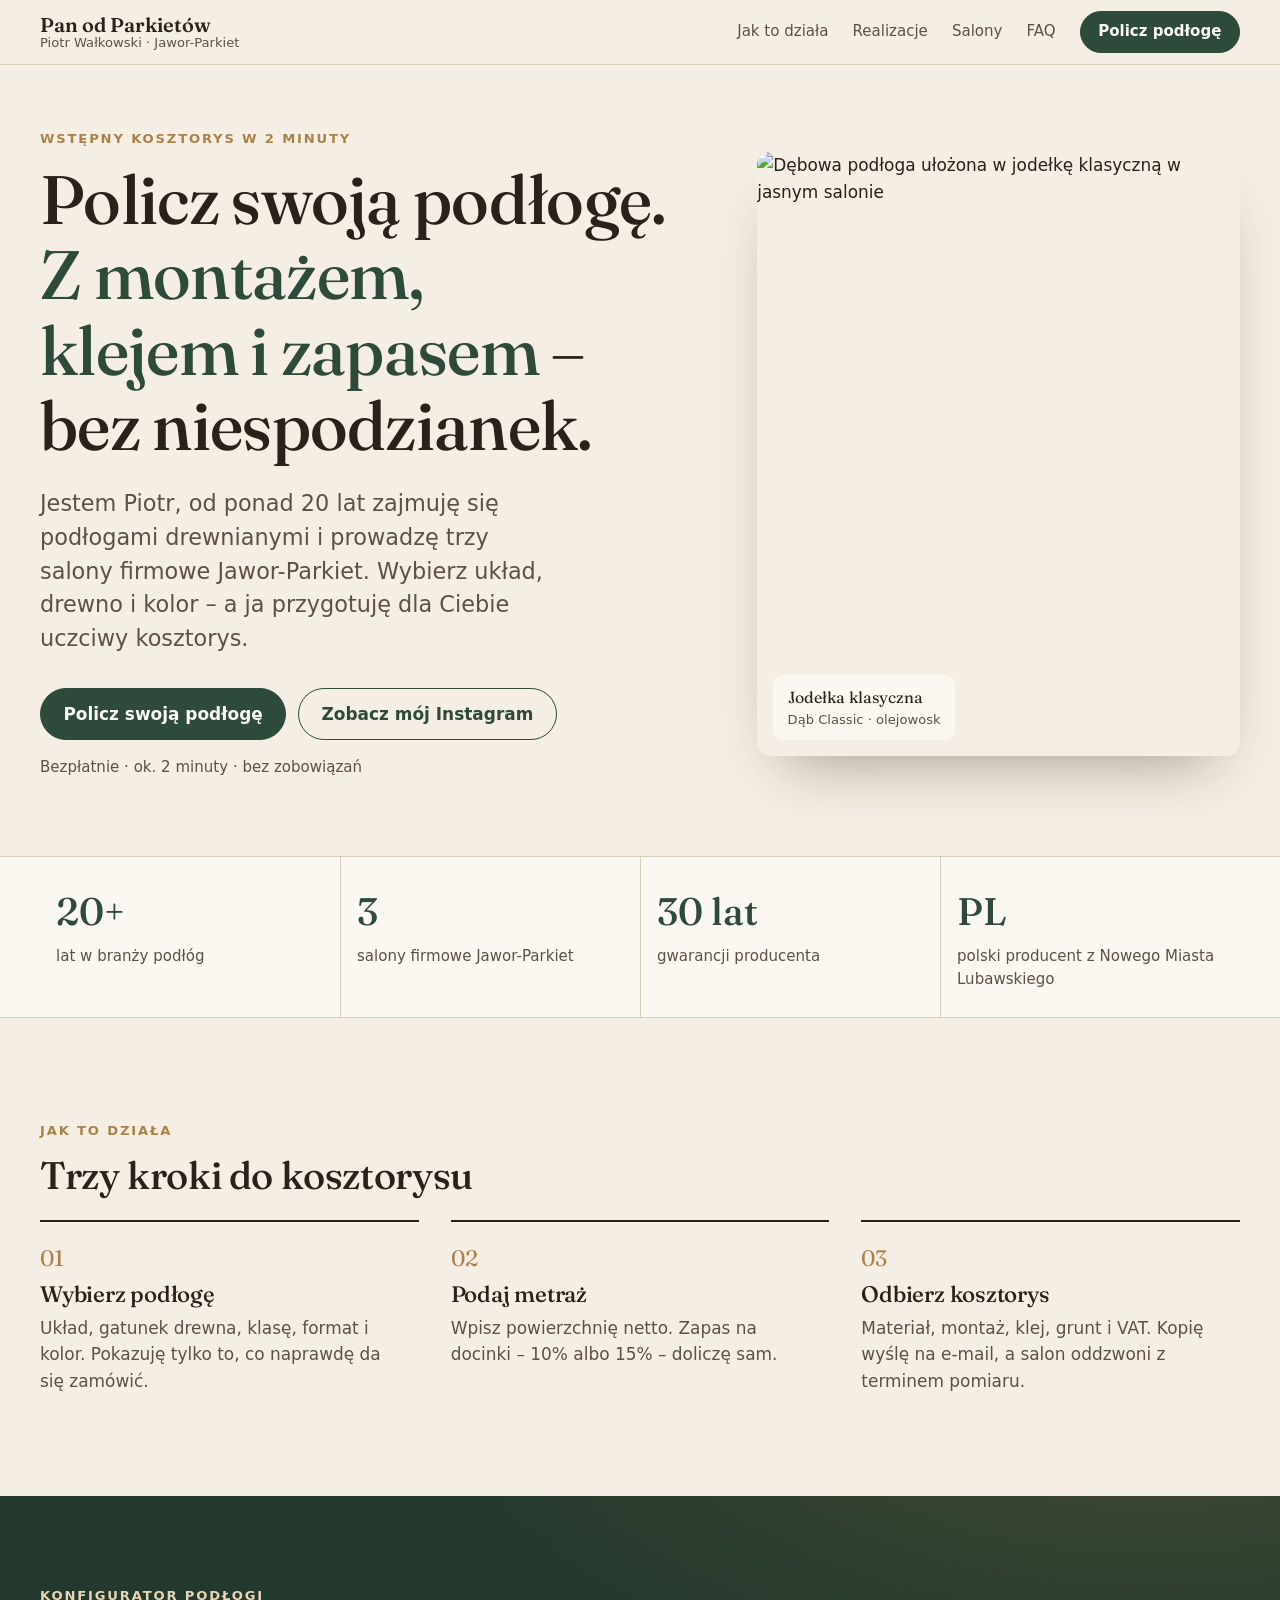
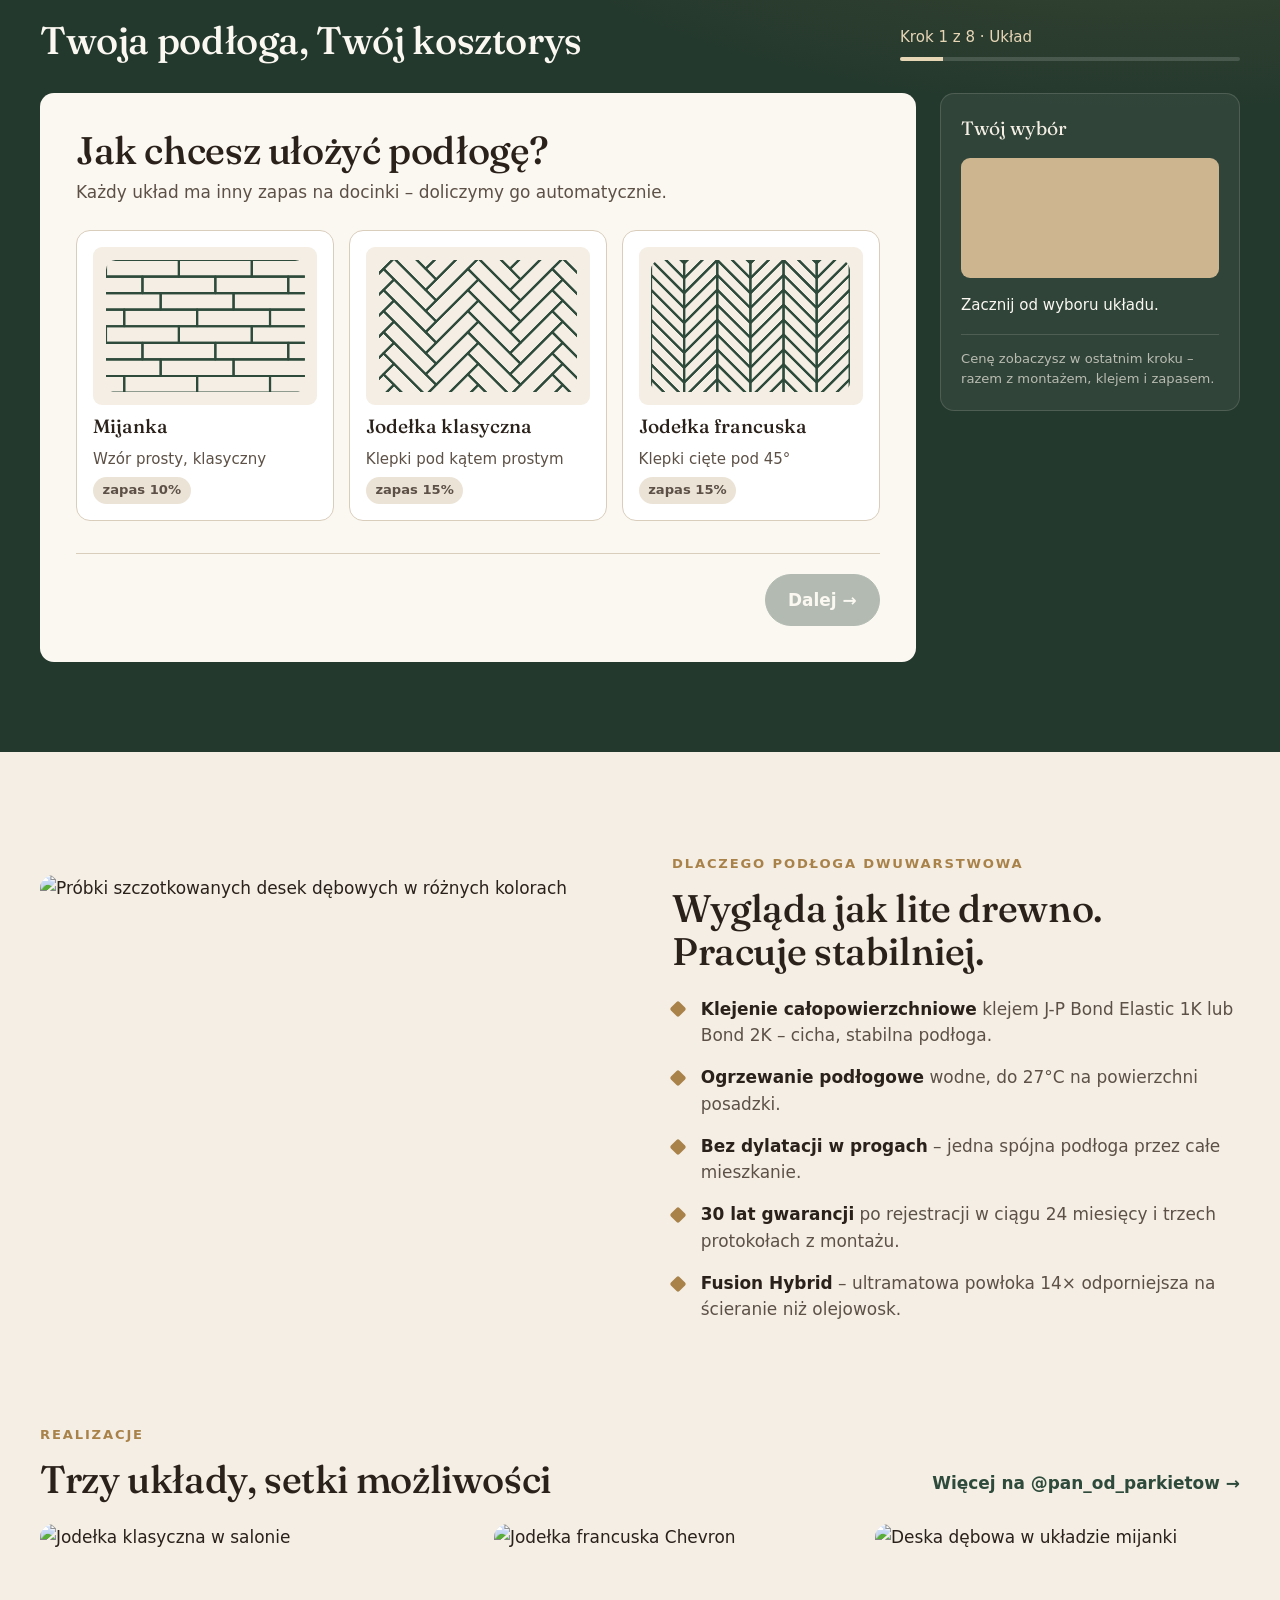
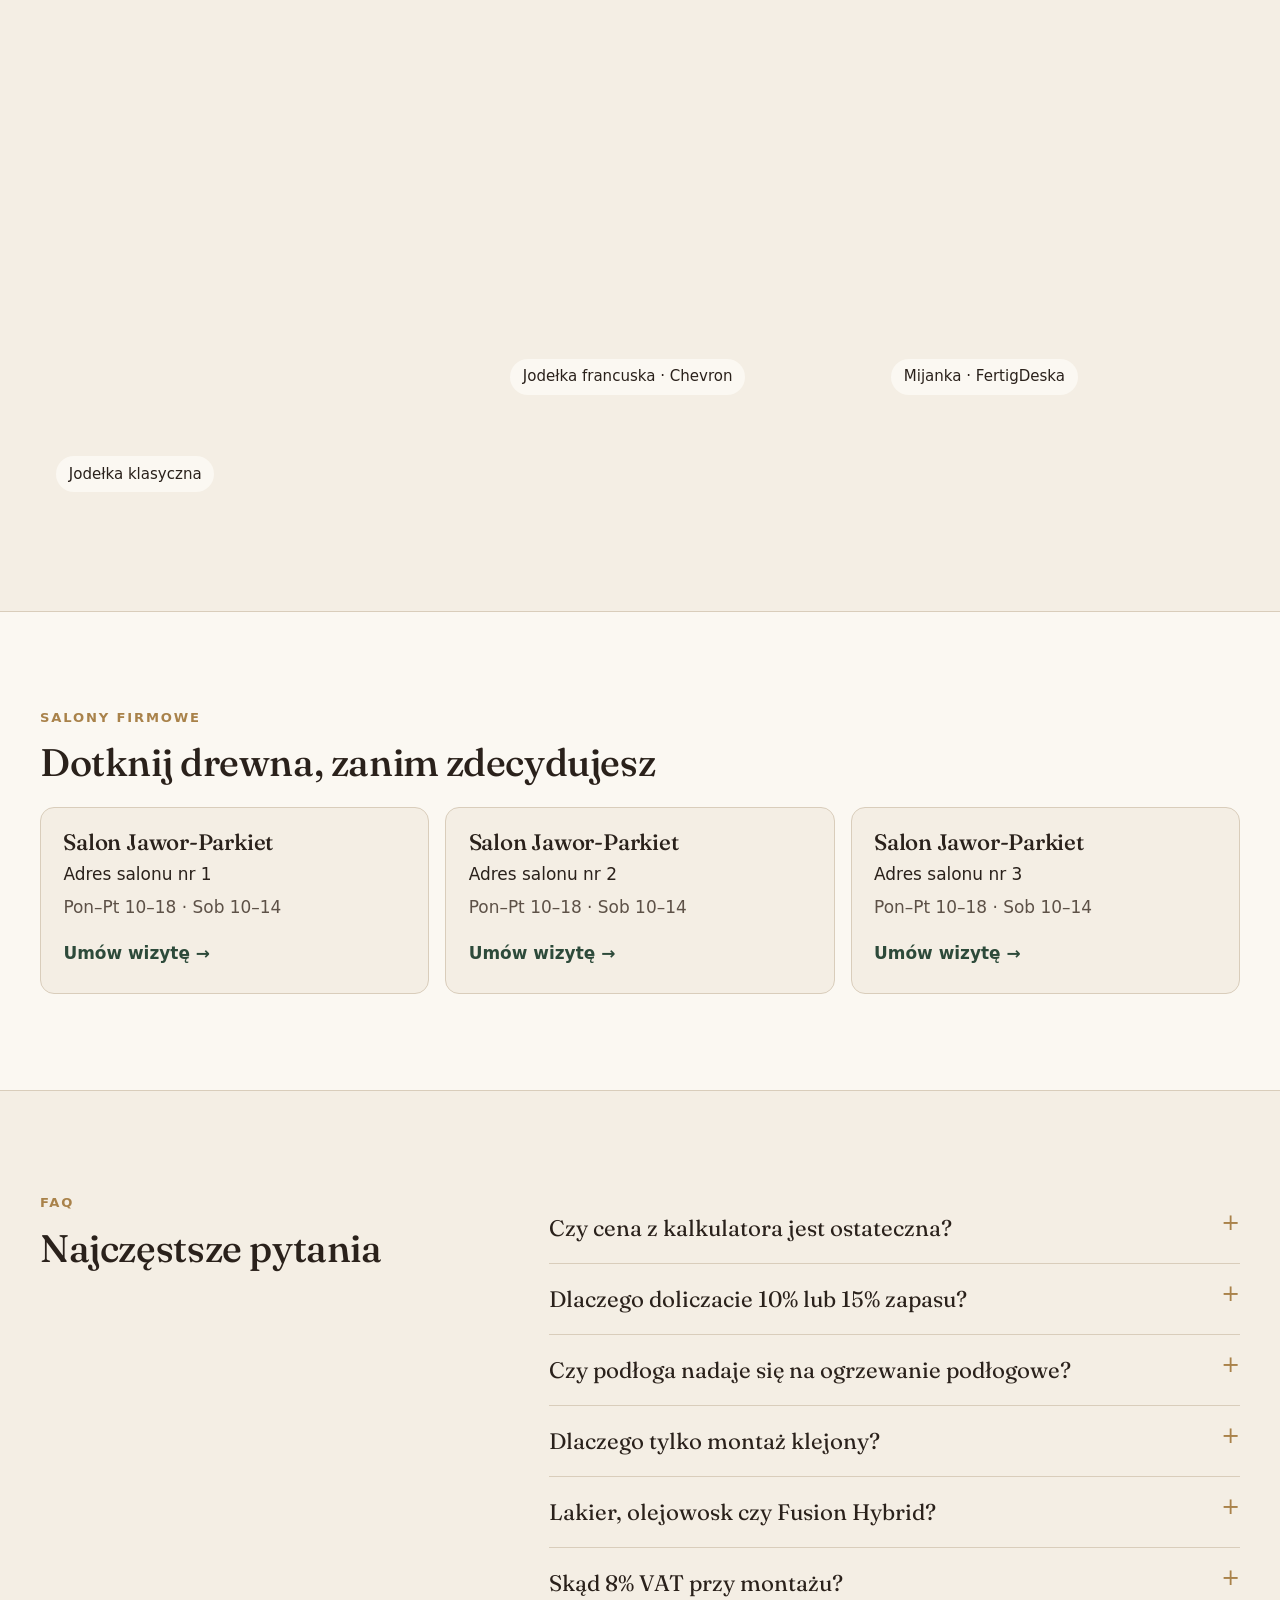
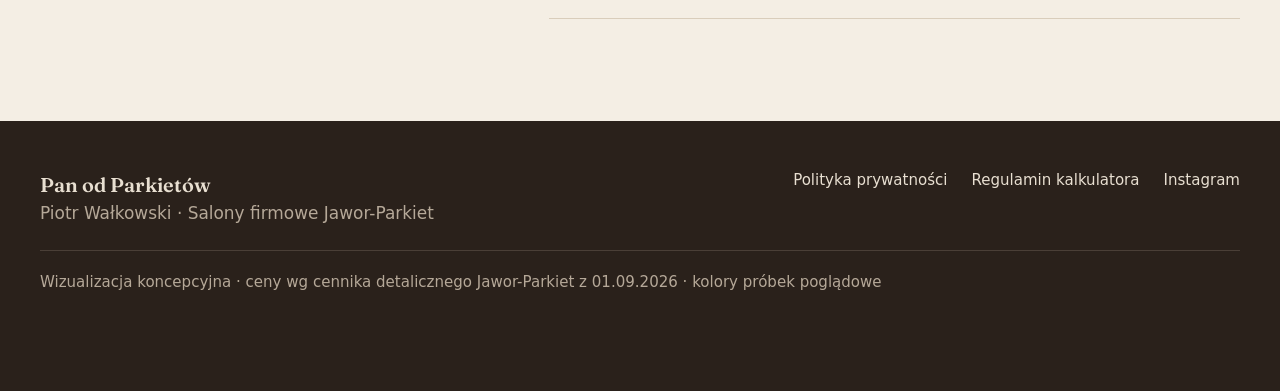
==== index.html @ 178636e3 "Add files via upload" ====
<!doctype html>
<html lang="pl">
<head>
<meta charset="utf-8">
<meta name="viewport" content="width=device-width, initial-scale=1">
<title>Pan od Parkietów – policz swoją podłogę</title>
<meta name="description" content="Wstępny kosztorys podłogi drewnianej Jawor-Parkiet w 2 minuty. Materiał, montaż, klej, zapas i VAT.">
<link rel="preconnect" href="https://fonts.googleapis.com">
<link rel="preconnect" href="https://fonts.gstatic.com" crossorigin>
<link href="https://fonts.googleapis.com/css2?family=Fraunces:opsz,wght@9..144,400;9..144,500;9..144,600&display=swap" rel="stylesheet">
<link href="https://api.fontshare.com/v2/css?f[]=general-sans@400,500,600&display=swap" rel="stylesheet">
<link rel="stylesheet" href="style.css">
<link rel="icon" href="data:image/svg+xml,%3Csvg xmlns=%22http://www.w3.org/2000/svg%22 viewBox=%220 0 32 32%22%3E%3Crect width=%2232%22 height=%2232%22 rx=%226%22 fill=%22%232d4a3a%22/%3E%3Ctext x=%2216%22 y=%2222%22 font-size=%2216%22 text-anchor=%22middle%22 fill=%22%23f4eee4%22 font-family=%22Georgia%22%3EP%3C/text%3E%3C/svg%3E">
</head>
<body>

<header class="topbar">
  <div class="wrap topbar__in">
    <a href="#top" class="brand" aria-label="Pan od Parkietów – strona główna">
      <span class="brand__name">Pan od Parkietów</span>
      <span class="brand__sub">Piotr Wałkowski · Jawor-Parkiet</span>
    </a>
    <nav class="topnav" aria-label="Nawigacja">
      <a href="#jak">Jak to działa</a>
      <a href="#realizacje">Realizacje</a>
      <a href="#salony">Salony</a>
      <a href="#faq">FAQ</a>
    </nav>
    <a href="#kalkulator" class="btn btn--sm">Policz podłogę</a>
  </div>
</header>

<main id="top">

<!-- HERO -->
<section class="hero">
  <div class="wrap hero__grid">
    <div class="hero__copy">
      <p class="eyebrow">Wstępny kosztorys w 2 minuty</p>
      <h1>Policz swoją podłogę. <em>Z montażem, klejem i zapasem</em> – bez niespodzianek.</h1>
      <p class="lead">Jestem Piotr, od ponad 20 lat zajmuję się podłogami drewnianymi i prowadzę trzy salony firmowe Jawor-Parkiet. Wybierz układ, drewno i kolor – a ja przygotuję dla Ciebie uczciwy kosztorys.</p>
      <div class="hero__cta">
        <a href="#kalkulator" class="btn">Policz swoją podłogę</a>
        <a href="https://www.instagram.com/pan_od_parkietow/" target="_blank" rel="noopener" class="btn btn--ghost">Zobacz mój Instagram</a>
      </div>
      <p class="micro">Bezpłatnie · ok. 2 minuty · bez zobowiązań</p>
    </div>
    <figure class="hero__media">
      <img src="img/hero.jpg" alt="Dębowa podłoga ułożona w jodełkę klasyczną w jasnym salonie" width="876" height="1313">
      <figcaption class="hero__tag"><span>Jodełka klasyczna</span>Dąb Classic · olejowosk</figcaption>
    </figure>
  </div>
</section>

<!-- TRUST -->
<section class="trust" aria-label="Dlaczego warto">
  <div class="wrap trust__grid">
    <div><strong>20+</strong><span>lat w branży podłóg</span></div>
    <div><strong>3</strong><span>salony firmowe Jawor-Parkiet</span></div>
    <div><strong>30 lat</strong><span>gwarancji producenta</span></div>
    <div><strong>PL</strong><span>polski producent z Nowego Miasta Lubawskiego</span></div>
  </div>
</section>

<!-- HOW -->
<section class="how" id="jak">
  <div class="wrap">
    <p class="eyebrow">Jak to działa</p>
    <h2>Trzy kroki do kosztorysu</h2>
    <ol class="how__list">
      <li><span class="how__n">01</span><h3>Wybierz podłogę</h3><p>Układ, gatunek drewna, klasę, format i kolor. Pokazuję tylko to, co naprawdę da się zamówić.</p></li>
      <li><span class="how__n">02</span><h3>Podaj metraż</h3><p>Wpisz powierzchnię netto. Zapas na docinki – 10% albo 15% – doliczę sam.</p></li>
      <li><span class="how__n">03</span><h3>Odbierz kosztorys</h3><p>Materiał, montaż, klej, grunt i VAT. Kopię wyślę na e-mail, a salon oddzwoni z terminem pomiaru.</p></li>
    </ol>
  </div>
</section>

<!-- CONFIGURATOR -->
<section class="calc" id="kalkulator" aria-labelledby="calc-title">
  <div class="wrap">
    <div class="calc__head">
      <div>
        <p class="eyebrow eyebrow--light">Konfigurator podłogi</p>
        <h2 id="calc-title">Twoja podłoga, Twój kosztorys</h2>
      </div>
      <div class="progress" aria-live="polite">
        <span class="progress__label" id="progLabel">Krok 1 z 8</span>
        <div class="progress__bar"><i id="progBar"></i></div>
      </div>
    </div>

    <div class="calc__body">
      <div class="calc__panel" id="panel"><!-- steps rendered by JS --></div>
      <aside class="summary" id="summary" aria-label="Twój wybór">
        <p class="summary__title">Twój wybór</p>
        <div class="summary__swatch" id="sumSwatch"></div>
        <dl id="sumList"></dl>
        <p class="summary__note">Cenę zobaczysz w ostatnim kroku – razem z montażem, klejem i zapasem.</p>
      </aside>
    </div>
  </div>
</section>

<!-- WHY -->
<section class="why">
  <div class="wrap why__grid">
    <figure class="why__img"><img src="img/craft.jpg" alt="Próbki szczotkowanych desek dębowych w różnych kolorach" loading="lazy"></figure>
    <div>
      <p class="eyebrow">Dlaczego podłoga dwuwarstwowa</p>
      <h2>Wygląda jak lite drewno. Pracuje stabilniej.</h2>
      <ul class="ticks">
        <li><b>Klejenie całopowierzchniowe</b> klejem J-P Bond Elastic 1K lub Bond 2K – cicha, stabilna podłoga.</li>
        <li><b>Ogrzewanie podłogowe</b> wodne, do 27°C na powierzchni posadzki.</li>
        <li><b>Bez dylatacji w progach</b> – jedna spójna podłoga przez całe mieszkanie.</li>
        <li><b>30 lat gwarancji</b> po rejestracji w ciągu 24 miesięcy i trzech protokołach z montażu.</li>
        <li><b>Fusion Hybrid</b> – ultramatowa powłoka 14× odporniejsza na ścieranie niż olejowosk.</li>
      </ul>
    </div>
  </div>
</section>

<!-- GALLERY -->
<section class="gallery" id="realizacje">
  <div class="wrap">
    <div class="gallery__head">
      <div><p class="eyebrow">Realizacje</p><h2>Trzy układy, setki możliwości</h2></div>
      <a href="https://www.instagram.com/pan_od_parkietow/" target="_blank" rel="noopener" class="link">Więcej na @pan_od_parkietow →</a>
    </div>
    <div class="gallery__grid">
      <figure><img src="img/hero.jpg" alt="Jodełka klasyczna w salonie" loading="lazy"><figcaption>Jodełka klasyczna</figcaption></figure>
      <figure><img src="img/chevron.jpg" alt="Jodełka francuska Chevron" loading="lazy"><figcaption>Jodełka francuska · Chevron</figcaption></figure>
      <figure><img src="img/mijanka.jpg" alt="Deska dębowa w układzie mijanki" loading="lazy"><figcaption>Mijanka · FertigDeska</figcaption></figure>
    </div>
  </div>
</section>

<!-- SALONS -->
<section class="salons" id="salony">
  <div class="wrap">
    <p class="eyebrow">Salony firmowe</p>
    <h2>Dotknij drewna, zanim zdecydujesz</h2>
    <div class="salons__grid">
      <article class="salon"><h3>Salon Jawor-Parkiet</h3><p class="salon__addr">Adres salonu nr 1</p><p class="muted">Pon–Pt 10–18 · Sob 10–14</p><a href="#kalkulator" class="link">Umów wizytę →</a></article>
      <article class="salon"><h3>Salon Jawor-Parkiet</h3><p class="salon__addr">Adres salonu nr 2</p><p class="muted">Pon–Pt 10–18 · Sob 10–14</p><a href="#kalkulator" class="link">Umów wizytę →</a></article>
      <article class="salon"><h3>Salon Jawor-Parkiet</h3><p class="salon__addr">Adres salonu nr 3</p><p class="muted">Pon–Pt 10–18 · Sob 10–14</p><a href="#kalkulator" class="link">Umów wizytę →</a></article>
    </div>
  </div>
</section>

<!-- FAQ -->
<section class="faq" id="faq">
  <div class="wrap faq__wrap">
    <div><p class="eyebrow">FAQ</p><h2>Najczęstsze pytania</h2></div>
    <div class="faq__list">
      <details><summary>Czy cena z kalkulatora jest ostateczna?</summary><p>To wstępny kosztorys. Ostateczną cenę potwierdzamy po pomiarze i sprawdzeniu podłoża (wilgotność CM, równość).</p></details>
      <details><summary>Dlaczego doliczacie 10% lub 15% zapasu?</summary><p>To zapas na docinki. Przy mijance wystarcza 10%, przy jodełce klasycznej i francuskiej docinek jest więcej – dlatego 15%.</p></details>
      <details><summary>Czy podłoga nadaje się na ogrzewanie podłogowe?</summary><p>Tak – na wodne ogrzewanie podłogowe, przy temperaturze powierzchni do 27°C. Przed montażem wymagany jest 30-dniowy cykl wygrzewania jastrychu.</p></details>
      <details><summary>Dlaczego tylko montaż klejony?</summary><p>Tego wymaga producent i warunki 30-letniej gwarancji. Klej całopowierzchniowy daje ciszę, stabilność i dobre przewodzenie ciepła.</p></details>
      <details><summary>Lakier, olejowosk czy Fusion Hybrid?</summary><p>Lakier UV (8 warstw) – najłatwiejszy w utrzymaniu. Olejowosk – naturalny dotyk, możliwa miejscowa renowacja. Fusion Hybrid – ultramatowy wygląd surowego drewna i 14× wyższa odporność na ścieranie niż olejowosk.</p></details>
      <details><summary>Skąd 8% VAT przy montażu?</summary><p>Obniżona stawka obowiązuje przy dostawie z montażem w budownictwie mieszkaniowym. Przy zakupie samego materiału obowiązuje 23%.</p></details>
    </div>
  </div>
</section>

</main>

<footer class="footer">
  <div class="wrap footer__in">
    <div><span class="brand__name">Pan od Parkietów</span><p class="muted">Piotr Wałkowski · Salony firmowe Jawor-Parkiet</p></div>
    <div class="footer__links"><a href="#">Polityka prywatności</a><a href="#">Regulamin kalkulatora</a><a href="https://www.instagram.com/pan_od_parkietow/" target="_blank" rel="noopener">Instagram</a></div>
    <p class="muted small">Wizualizacja koncepcyjna · ceny wg cennika detalicznego Jawor-Parkiet z 01.09.2026 · kolory próbek poglądowe</p>
  </div>
</footer>

<div class="mobile-cta" id="mobileCta"><a href="#kalkulator" class="btn btn--block">Policz swoją podłogę</a></div>
<div class="toast" id="toast" role="status"></div>

<script src="data.js"></script>
<script src="app.js"></script>
</body>
</html>
---- style.css ----
:root{
  --bg:#f4eee4; --bg2:#ebe3d5; --paper:#fbf8f2; --ink:#2a211b; --ink2:#5d5147; --line:#d9cdbb;
  --green:#2d4a3a; --green2:#24392d; --brass:#a9824a; --brass-l:#e7d6b6; --ok:#3f6b4f; --bad:#a3402a;
  --serif:'Fraunces', Georgia, serif; --sans:'General Sans', system-ui, sans-serif;
  --r:14px; --r-s:9px;
  --t-xs:clamp(.75rem,.72rem + .15vw,.82rem); --t-sm:clamp(.86rem,.83rem + .15vw,.94rem); --t-b:clamp(1rem,.97rem + .15vw,1.06rem);
  --t-lg:clamp(1.15rem,1.05rem + .5vw,1.4rem); --t-xl:clamp(1.6rem,1.3rem + 1.4vw,2.4rem); --t-hero:clamp(2.2rem,1.4rem + 3.6vw,4.4rem);
}
*{box-sizing:border-box;margin:0;padding:0}
html{scroll-behavior:smooth;scroll-padding-top:72px;-webkit-text-size-adjust:100%}
body{font-family:var(--sans);font-size:var(--t-b);line-height:1.55;color:var(--ink);background:var(--bg);-webkit-font-smoothing:antialiased}
img{display:block;max-width:100%;height:auto}
a{color:inherit}
button,input,select{font:inherit;color:inherit}
.wrap{width:min(1200px,100% - 2.5rem);margin-inline:auto}
h1,h2,h3{font-family:var(--serif);font-weight:500;line-height:1.1;letter-spacing:-.01em;text-wrap:balance}
h2{font-size:var(--t-xl);margin-bottom:1.5rem}
h1 em,h2 em{font-style:normal;color:var(--green)}
.eyebrow{font-size:var(--t-xs);text-transform:uppercase;letter-spacing:.14em;font-weight:600;color:var(--brass);margin-bottom:.8rem}
.eyebrow--light{color:var(--brass-l)}
.muted{color:var(--ink2)} .small{font-size:var(--t-sm)}
.sr{position:absolute;width:1px;height:1px;overflow:hidden;clip:rect(0 0 0 0)}
:focus-visible{outline:2px solid var(--brass);outline-offset:3px}

.btn{display:inline-flex;align-items:center;justify-content:center;gap:.5rem;min-height:48px;padding:.75rem 1.4rem;border-radius:999px;border:1.5px solid var(--green);background:var(--green);color:#fbf8f2;text-decoration:none;font-weight:600;cursor:pointer;transition:background .2s,transform .15s,opacity .2s}
.btn:hover{background:var(--green2)} .btn:active{transform:translateY(1px)}
.btn:disabled{opacity:.35;cursor:not-allowed}
.btn--ghost{background:transparent;color:var(--green)} .btn--ghost:hover{background:rgba(45,74,58,.07)}
.btn--sm{min-height:40px;padding:.5rem 1.1rem;font-size:var(--t-sm)}
.btn--block{width:100%}
.link{background:none;border:0;color:var(--green);font-weight:600;text-decoration:none;cursor:pointer;padding:.25rem 0}
.link:hover{text-decoration:underline}

/* topbar */
.topbar{position:sticky;top:0;z-index:30;background:rgba(244,238,228,.88);backdrop-filter:blur(10px);border-bottom:1px solid var(--line)}
.topbar__in{display:flex;align-items:center;gap:1.5rem;height:64px}
.brand{text-decoration:none;display:flex;flex-direction:column;line-height:1.1;margin-right:auto}
.brand__name{font-family:var(--serif);font-size:1.25rem;font-weight:600}
.brand__sub{font-size:var(--t-xs);color:var(--ink2)}
.topnav{display:flex;gap:1.5rem;font-size:var(--t-sm)} .topnav a{text-decoration:none;color:var(--ink2)} .topnav a:hover{color:var(--ink)}

/* hero */
.hero{padding:clamp(2.5rem,5vw,5rem) 0 clamp(3rem,6vw,6rem)}
.hero__grid{display:grid;grid-template-columns:1.15fr .85fr;gap:clamp(2rem,5vw,5rem);align-items:center}
.hero h1{font-size:var(--t-hero);margin-bottom:1.5rem}
.lead{font-size:var(--t-lg);color:var(--ink2);max-width:36ch;line-height:1.5;margin-bottom:2rem}
.hero__cta{display:flex;flex-wrap:wrap;gap:.75rem}
.micro{margin-top:1rem;font-size:var(--t-sm);color:var(--ink2)}
.hero__media{position:relative;border-radius:var(--r);overflow:hidden;aspect-ratio:4/5;box-shadow:0 30px 60px -30px rgba(42,33,27,.45)}
.hero__media img{width:100%;height:100%;object-fit:cover}
.hero__tag{position:absolute;left:1rem;bottom:1rem;background:var(--paper);border-radius:var(--r-s);padding:.6rem .9rem;font-size:var(--t-xs);color:var(--ink2);display:flex;flex-direction:column}
.hero__tag span{font-family:var(--serif);font-size:1rem;color:var(--ink)}

/* trust */
.trust{border-block:1px solid var(--line);background:var(--paper)}
.trust__grid{display:grid;grid-template-columns:repeat(4,1fr)}
.trust__grid div{padding:1.6rem 1rem;display:flex;flex-direction:column;gap:.2rem;border-left:1px solid var(--line)}
.trust__grid div:first-child{border-left:0}
.trust strong{font-family:var(--serif);font-size:var(--t-xl);font-weight:500;color:var(--green)}
.trust span{font-size:var(--t-sm);color:var(--ink2)}

/* how */
.how{padding:clamp(4rem,8vw,7rem) 0}
.how__list{list-style:none;display:grid;grid-template-columns:repeat(3,1fr);gap:2rem}
.how__list li{border-top:2px solid var(--ink);padding-top:1.2rem}
.how__n{font-family:var(--serif);color:var(--brass);font-size:var(--t-lg)}
.how__list h3{font-size:var(--t-lg);margin:.4rem 0 .5rem}
.how__list p{color:var(--ink2);max-width:34ch}

/* calculator */
.calc{background:var(--green2);color:#f4eee4;padding:clamp(3.5rem,7vw,6rem) 0;background-image:radial-gradient(1200px 500px at 90% -10%,rgba(169,130,74,.22),transparent 60%)}
.calc h2{color:#fbf8f2;margin:0}
.calc__head{display:flex;justify-content:space-between;align-items:flex-end;gap:2rem;margin-bottom:2rem;flex-wrap:wrap}
.progress{min-width:260px;flex:0 1 340px}
.progress__label{font-size:var(--t-sm);color:var(--brass-l)}
.progress__bar{height:4px;background:rgba(255,255,255,.15);border-radius:4px;margin-top:.5rem;overflow:hidden}
.progress__bar i{display:block;height:100%;background:var(--brass-l);width:12%;transition:width .4s ease}
.calc__body{display:grid;grid-template-columns:1fr 300px;gap:1.5rem;align-items:start}
.calc__panel{background:var(--paper);color:var(--ink);border-radius:var(--r);padding:clamp(1.25rem,3vw,2.25rem);min-height:480px;display:flex;flex-direction:column}
.step{flex:1;animation:fade .2s ease}
@keyframes fade{from{opacity:0;transform:translateY(6px)}to{opacity:1;transform:none}}
.step__t{font-size:var(--t-xl);margin-bottom:.5rem}
.step__s{color:var(--ink2);margin-bottom:1.5rem;max-width:60ch}
.opts{display:grid;gap:.9rem}
.opts--2{grid-template-columns:repeat(2,1fr)} .opts--3{grid-template-columns:repeat(3,1fr)} .opts--4{grid-template-columns:repeat(4,1fr)}
.opts--list{grid-template-columns:1fr 1fr}
.opt{position:relative;text-align:left;background:#fff;border:1.5px solid var(--line);border-radius:var(--r);padding:1rem;display:flex;flex-direction:column;gap:.45rem;cursor:pointer;transition:border-color .2s,box-shadow .2s,transform .15s;min-height:56px}
.opt:hover:not(:disabled){border-color:var(--brass);box-shadow:0 8px 24px -14px rgba(42,33,27,.35)}
.opt.is-sel{border-color:var(--green);box-shadow:0 0 0 2px var(--green) inset}
.opt.is-sel::after{content:"✓";position:absolute;top:.6rem;right:.7rem;width:22px;height:22px;border-radius:50%;background:var(--green);color:#fff;font-size:.75rem;display:grid;place-items:center}
.opt:disabled{opacity:.42;cursor:not-allowed;background:var(--bg)}
.opt__n{font-family:var(--serif);font-size:1.2rem;font-weight:500;display:flex;align-items:center;gap:.5rem;flex-wrap:wrap}
.opt__d{font-size:var(--t-sm);color:var(--ink2);line-height:1.4}
.opt__d--note{color:var(--brass);margin-top:.15rem}
.opt__pic{background:var(--bg);border-radius:var(--r-s);padding:.8rem;color:var(--green);display:block}
.picto{width:100%;height:auto;display:block}
.chip{align-self:flex-start;font-size:var(--t-xs);font-weight:600;padding:.2rem .6rem;border-radius:999px;background:var(--bg2);color:var(--ink2);white-space:nowrap}
.chip--ok{background:#e1ebe3;color:var(--ok)} .chip--acc{background:var(--brass-l);color:#6b4f25}
.row{display:flex;justify-content:space-between;align-items:center;gap:1rem;width:100%}
.row>span{display:flex;flex-direction:column;gap:.3rem}
.plank{width:150px;flex:none;height:auto} .plank rect{fill:#c9a578;stroke:#8a6a43;stroke-width:.8}

/* wood swatches */
.wood{display:block;height:84px;border-radius:var(--r-s);background-color:var(--tone);
  background-image:repeating-linear-gradient(92deg,rgba(0,0,0,.07) 0 2px,transparent 2px 9px,rgba(255,255,255,.06) 9px 11px,transparent 11px 19px),
  repeating-linear-gradient(90deg,transparent 0 31%,rgba(0,0,0,.12) 31% calc(31% + 1px),transparent calc(31% + 1px) 66%,rgba(0,0,0,.12) 66% calc(66% + 1px));
  box-shadow:inset 0 0 0 1px rgba(0,0,0,.08)}
.wood--sq{height:auto;aspect-ratio:1}
.knots{display:flex;gap:4px} .knots i{width:10px;height:10px;border-radius:50%;background:var(--bg2)} .knots i.on{background:var(--brass)}

.tabs{display:inline-flex;background:var(--bg);border-radius:999px;padding:4px;margin:.5rem 0 1.5rem;flex-wrap:wrap}
.tab{border:0;background:none;padding:.55rem 1rem;border-radius:999px;cursor:pointer;font-weight:600;font-size:var(--t-sm);color:var(--ink2);min-height:40px}
.tab.is-sel{background:#fff;color:var(--ink);box-shadow:0 1px 4px rgba(0,0,0,.08)}
.tab:disabled{opacity:.4;cursor:not-allowed}
.toggles{display:grid;grid-template-columns:1fr 1fr;gap:.9rem;margin-top:.9rem}
.toggle{display:flex;align-items:center;gap:.8rem;background:#fff;border:1.5px solid var(--line);border-radius:var(--r);padding:.9rem 1rem;cursor:pointer;position:relative}
.toggle>span:first-child{display:flex;flex-direction:column;margin-right:auto} .toggle small{color:var(--ink2);font-size:var(--t-xs)}
.toggle input{position:absolute;opacity:0;pointer-events:none}
.sw{width:42px;height:24px;border-radius:999px;background:var(--bg2);position:relative;flex:none;transition:background .2s}
.sw::after{content:"";position:absolute;top:3px;left:3px;width:18px;height:18px;border-radius:50%;background:#fff;box-shadow:0 1px 3px rgba(0,0,0,.2);transition:transform .2s}
.toggle input:checked+.sw{background:var(--green)} .toggle input:checked+.sw::after{transform:translateX(18px)}
.toggle input:focus-visible+.sw{outline:2px solid var(--brass);outline-offset:2px}
.toggle.is-inc{cursor:default;background:var(--bg)}
.colors{display:grid;grid-template-columns:repeat(8,1fr);gap:.6rem;margin-bottom:1.25rem}
.color{border:0;background:none;cursor:pointer;display:flex;flex-direction:column;gap:.3rem;font-size:var(--t-xs);color:var(--ink2);padding:3px;border-radius:var(--r-s)}
.color .wood{border-radius:7px}
.color.is-sel{box-shadow:0 0 0 2px var(--green);color:var(--ink);font-weight:600}

.field{display:flex;flex-direction:column;gap:.35rem;font-size:var(--t-sm);font-weight:500}
.field small{font-weight:400;color:var(--ink2)}
.field input,.field select{min-height:48px;border:1.5px solid var(--line);border-radius:var(--r-s);padding:.6rem .85rem;background:#fff;font-size:var(--t-b);width:100%}
.field input:focus,.field select:focus{outline:none;border-color:var(--green);box-shadow:0 0 0 3px rgba(45,74,58,.15)}
.field.is-bad input{border-color:var(--bad)}
.field--big{max-width:420px}
.field__wrap{position:relative;display:block}
.field--big input{font-family:var(--serif);font-size:2rem;min-height:72px;padding-right:3.5rem}
.field__wrap b{position:absolute;right:1rem;top:50%;transform:translateY(-50%);font-family:var(--serif);font-size:1.4rem;color:var(--ink2);font-weight:400}
.hint{margin-top:1rem;color:var(--green);font-weight:600;min-height:1.5em}
.rooms{margin-top:1.5rem;max-width:560px}
.rooms summary{cursor:pointer;color:var(--green);font-weight:600}
.room{display:grid;grid-template-columns:1.4fr 1fr auto 1fr auto;gap:.5rem;align-items:center;margin-top:.6rem}
.room input{min-height:44px;border:1.5px solid var(--line);border-radius:var(--r-s);padding:.5rem .7rem;background:#fff;width:100%;min-width:0}
.room__x{width:36px;height:36px;border-radius:50%;border:1px solid var(--line);background:#fff;cursor:pointer}
.rooms .link{margin-top:.6rem}
.grid2{display:grid;grid-template-columns:1fr 1fr;gap:1rem}
.consents{border:0;margin-top:1.4rem;display:flex;flex-direction:column;gap:.7rem}
.check{display:flex;gap:.7rem;align-items:flex-start;font-size:var(--t-sm);line-height:1.45;cursor:pointer;padding:.2rem;border-radius:6px}
.check input{width:20px;height:20px;flex:none;margin-top:1px;accent-color:var(--green)}
.check b{color:var(--bad)}
.check.is-bad{background:#f6e3dd}
.rodo{font-size:var(--t-xs);color:var(--ink2);border-top:1px solid var(--line);padding-top:.8rem;margin-top:.3rem}
.err{color:var(--bad);font-weight:600;min-height:1.4em;margin-top:.6rem}

.nav{display:flex;justify-content:space-between;align-items:center;gap:1rem;margin-top:2rem;padding-top:1.25rem;border-top:1px solid var(--line)}

/* summary */
.summary{background:rgba(251,248,242,.06);border:1px solid rgba(251,248,242,.14);border-radius:var(--r);padding:1.25rem;position:sticky;top:84px}
.summary__title{font-family:var(--serif);font-size:1.2rem;margin-bottom:.9rem}
.summary__swatch{--tone:#cdb58f;height:120px;border-radius:var(--r-s);background:var(--tone);margin-bottom:1rem;color:rgba(0,0,0,.35);overflow:hidden;transition:background .3s}
.summary__swatch .picto{height:100%;width:100%;object-fit:cover} .summary__swatch .picto g{stroke-width:1.6}
.summary dl{display:grid;grid-template-columns:auto 1fr;gap:.45rem .9rem;font-size:var(--t-sm)}
.summary dt{color:var(--brass-l)} .summary dd{color:#fbf8f2}
.summary__note{margin-top:1rem;font-size:var(--t-xs);color:rgba(244,238,228,.7);border-top:1px solid rgba(251,248,242,.14);padding-top:.9rem}

/* quote */
.quote{animation:fade .4s ease}
.quote__head{display:flex;justify-content:space-between;gap:1rem;flex-wrap:wrap;align-items:flex-start;margin-bottom:1.25rem}
.quote__meta{display:flex;flex-direction:column;text-align:right;font-size:var(--t-xs);color:var(--ink2)}
.quote__spec{display:grid;grid-template-columns:160px 1fr;gap:1.25rem;align-items:center;background:var(--bg);border-radius:var(--r);padding:1rem;margin-bottom:1.25rem}
.quote__vis{--tone:#cdb58f;background:var(--tone);border-radius:var(--r-s);aspect-ratio:3/2;color:rgba(0,0,0,.35);overflow:hidden}
.quote__spec dl{display:grid;grid-template-columns:auto 1fr;gap:.35rem 1rem;font-size:var(--t-sm)} .quote__spec dt{color:var(--ink2)} .quote__spec dd{font-weight:500}
.qt{width:100%;border-collapse:collapse;font-variant-numeric:tabular-nums}
.qt td{padding:.8rem 0;border-bottom:1px solid var(--line);vertical-align:top}
.qt td:last-child{text-align:right;white-space:nowrap;padding-left:1rem;font-weight:500}
.qt small{display:block;color:var(--ink2);font-size:var(--t-xs);margin-top:.15rem}
.qt__sub td{font-weight:600}
.qt tfoot td{border:0;padding-top:1rem;font-family:var(--serif);font-size:var(--t-xl);color:var(--green)}
.qt tfoot td:first-child{font-size:var(--t-lg);color:var(--ink)}
.quote__glue,.quote__tech{background:var(--bg);border-radius:var(--r);padding:1rem 1.1rem;margin-top:1rem}
.quote__glue ul{list-style:none;margin:.5rem 0;display:flex;flex-direction:column;gap:.4rem}
.quote__glue small{color:var(--ink2)}
.bucket{display:inline-grid;place-items:center;min-width:2.4rem;height:2rem;border-radius:6px;background:var(--green);color:#fff;font-weight:600;margin-right:.5rem;font-size:var(--t-sm)}
.disclaimer{font-size:var(--t-xs);color:var(--ink2);margin-top:1rem}
.quote__cta{display:flex;flex-wrap:wrap;gap:.7rem;margin-top:1.5rem}
.restart{margin-top:1rem}

/* why */
.why{padding:clamp(4rem,8vw,7rem) 0}
.why__grid{display:grid;grid-template-columns:1fr 1fr;gap:clamp(2rem,5vw,5rem);align-items:center}
.why__img{border-radius:var(--r);overflow:hidden;aspect-ratio:4/3} .why__img img{width:100%;height:100%;object-fit:cover}
.ticks{list-style:none;display:flex;flex-direction:column;gap:1rem}
.ticks li{padding-left:1.8rem;position:relative;color:var(--ink2)}
.ticks li::before{content:"";position:absolute;left:0;top:.45em;width:12px;height:12px;border-radius:2px;background:var(--brass);transform:rotate(45deg)}
.ticks b{color:var(--ink);font-weight:600}

/* gallery */
.gallery{padding:0 0 clamp(4rem,8vw,7rem)}
.gallery__head{display:flex;justify-content:space-between;align-items:flex-end;gap:1rem;flex-wrap:wrap;margin-bottom:1.5rem} .gallery__head h2{margin:0}
.gallery__grid{display:grid;grid-template-columns:1.2fr 1fr 1fr;gap:1rem}
.gallery figure{border-radius:var(--r);overflow:hidden;position:relative;aspect-ratio:3/4}
.gallery img{width:100%;height:100%;object-fit:cover;transition:transform .6s ease}
.gallery figure:hover img{transform:scale(1.04)}
.gallery figcaption{position:absolute;left:1rem;bottom:1rem;background:var(--paper);padding:.4rem .8rem;border-radius:999px;font-size:var(--t-sm);font-weight:500}

/* salons */
.salons{background:var(--paper);border-block:1px solid var(--line);padding:clamp(4rem,8vw,6rem) 0}
.salons__grid{display:grid;grid-template-columns:repeat(3,1fr);gap:1rem}
.salon{border:1px solid var(--line);border-radius:var(--r);padding:1.4rem;display:flex;flex-direction:column;gap:.4rem;background:var(--bg)}
.salon h3{font-size:var(--t-lg)} .salon__addr{font-weight:500} .salon .link{margin-top:.6rem;align-self:flex-start}

/* faq */
.faq{padding:clamp(4rem,8vw,7rem) 0}
.faq__wrap{display:grid;grid-template-columns:.8fr 1.2fr;gap:3rem}
.faq details{border-bottom:1px solid var(--line);padding:1.1rem 0}
.faq summary{cursor:pointer;font-family:var(--serif);font-size:var(--t-lg);list-style:none;display:flex;justify-content:space-between;gap:1rem}
.faq summary::after{content:"+";color:var(--brass);font-family:var(--sans);font-size:1.4rem;line-height:1}
.faq details[open] summary::after{content:"–"}
.faq details p{color:var(--ink2);margin-top:.7rem;max-width:62ch}

.footer{background:var(--ink);color:#e8dfd1;padding:3rem 0 6rem}
.footer .muted{color:#b5a898}
.footer__in{display:grid;grid-template-columns:1fr auto;gap:1.5rem}
.footer__links{display:flex;gap:1.5rem;font-size:var(--t-sm)} .footer__links a{text-decoration:none}
.footer__in>p{grid-column:1/-1;border-top:1px solid #4a3f37;padding-top:1.25rem}

.mobile-cta{display:none}
.toast{opacity:0;visibility:hidden;position:fixed;left:50%;bottom:1.5rem;transform:translate(-50%,150%);background:var(--ink);color:#fbf8f2;padding:.9rem 1.2rem;border-radius:var(--r-s);font-size:var(--t-sm);max-width:min(92vw,520px);z-index:50;transition:transform .35s ease;box-shadow:0 12px 30px rgba(0,0,0,.25)}
.toast.is-on{transform:translate(-50%,0);opacity:1;visibility:visible}
.calc__body.is-done{grid-template-columns:minmax(0,860px)} .calc__body.is-done .summary{display:none}

@media (max-width:980px){
  .calc__body{grid-template-columns:1fr} .summary{position:static;order:-1;display:grid;grid-template-columns:90px 1fr;gap:.2rem 1rem;padding:1rem}
  .summary__title{grid-column:1/-1;margin-bottom:.4rem} .summary__swatch{height:70px;margin:0} .summary__note{grid-column:1/-1}
  .opts--4{grid-template-columns:repeat(2,1fr)} .colors{grid-template-columns:repeat(4,1fr)}
  .topnav{display:none}
}
@media (max-width:760px){
  .hero__grid,.why__grid,.faq__wrap{grid-template-columns:1fr}
  .hero__media{aspect-ratio:4/3;order:-1}
  .trust__grid{grid-template-columns:1fr 1fr} .trust__grid div:nth-child(3){border-left:0} .trust__grid div:nth-child(n+3){border-top:1px solid var(--line)}
  .how__list,.salons__grid{grid-template-columns:1fr}
  .gallery__grid{grid-template-columns:1fr 1fr} .gallery__grid figure:first-child{grid-column:1/-1;aspect-ratio:4/3}
  .opts--3,.opts--2,.opts--list,.toggles,.grid2{grid-template-columns:1fr}
  .opts--3 .opt{flex-direction:row;flex-wrap:wrap;align-items:center}
  .opts--3 .opt__pic{width:110px;padding:.5rem}
  .opts--3 .opt__n{flex:1 1 140px}
  .opts--3 .opt__d{flex-basis:100%}
  .quote__spec{grid-template-columns:1fr} .quote__vis{max-width:220px}
  .quote__meta{text-align:left}
  .footer__in{grid-template-columns:1fr}
  .mobile-cta{display:block;position:fixed;left:0;right:0;bottom:0;padding:.75rem 1rem calc(.75rem + env(safe-area-inset-bottom));background:rgba(244,238,228,.94);backdrop-filter:blur(8px);border-top:1px solid var(--line);z-index:40;transition:transform .3s}
  .mobile-cta.is-hidden{transform:translateY(110%)}
  .topbar .btn--sm{display:none}
  .room{grid-template-columns:1fr 1fr auto 1fr auto}
  .summary{grid-template-columns:64px 1fr;align-items:center}
  .summary__title,.summary__note{display:none}
  .summary__swatch{height:48px}
  .summary dl{display:flex;flex-wrap:wrap;gap:0;font-size:var(--t-xs)}
  .summary dt{display:none}
  .summary dd:not(:last-child)::after{content:" · ";color:var(--brass-l);white-space:pre}
  .plank{width:96px}
}
@media (prefers-reduced-motion:reduce){*{animation:none!important;transition:none!important}html{scroll-behavior:auto}}
@media print{
  .topbar,.hero,.trust,.how,.why,.gallery,.salons,.faq,.footer,.mobile-cta,.summary,.calc__head,.quote__cta,.restart,.toast{display:none!important}
  body,.calc{background:#fff!important;color:#000} .calc{padding:0} .calc__panel{box-shadow:none;padding:0}
}
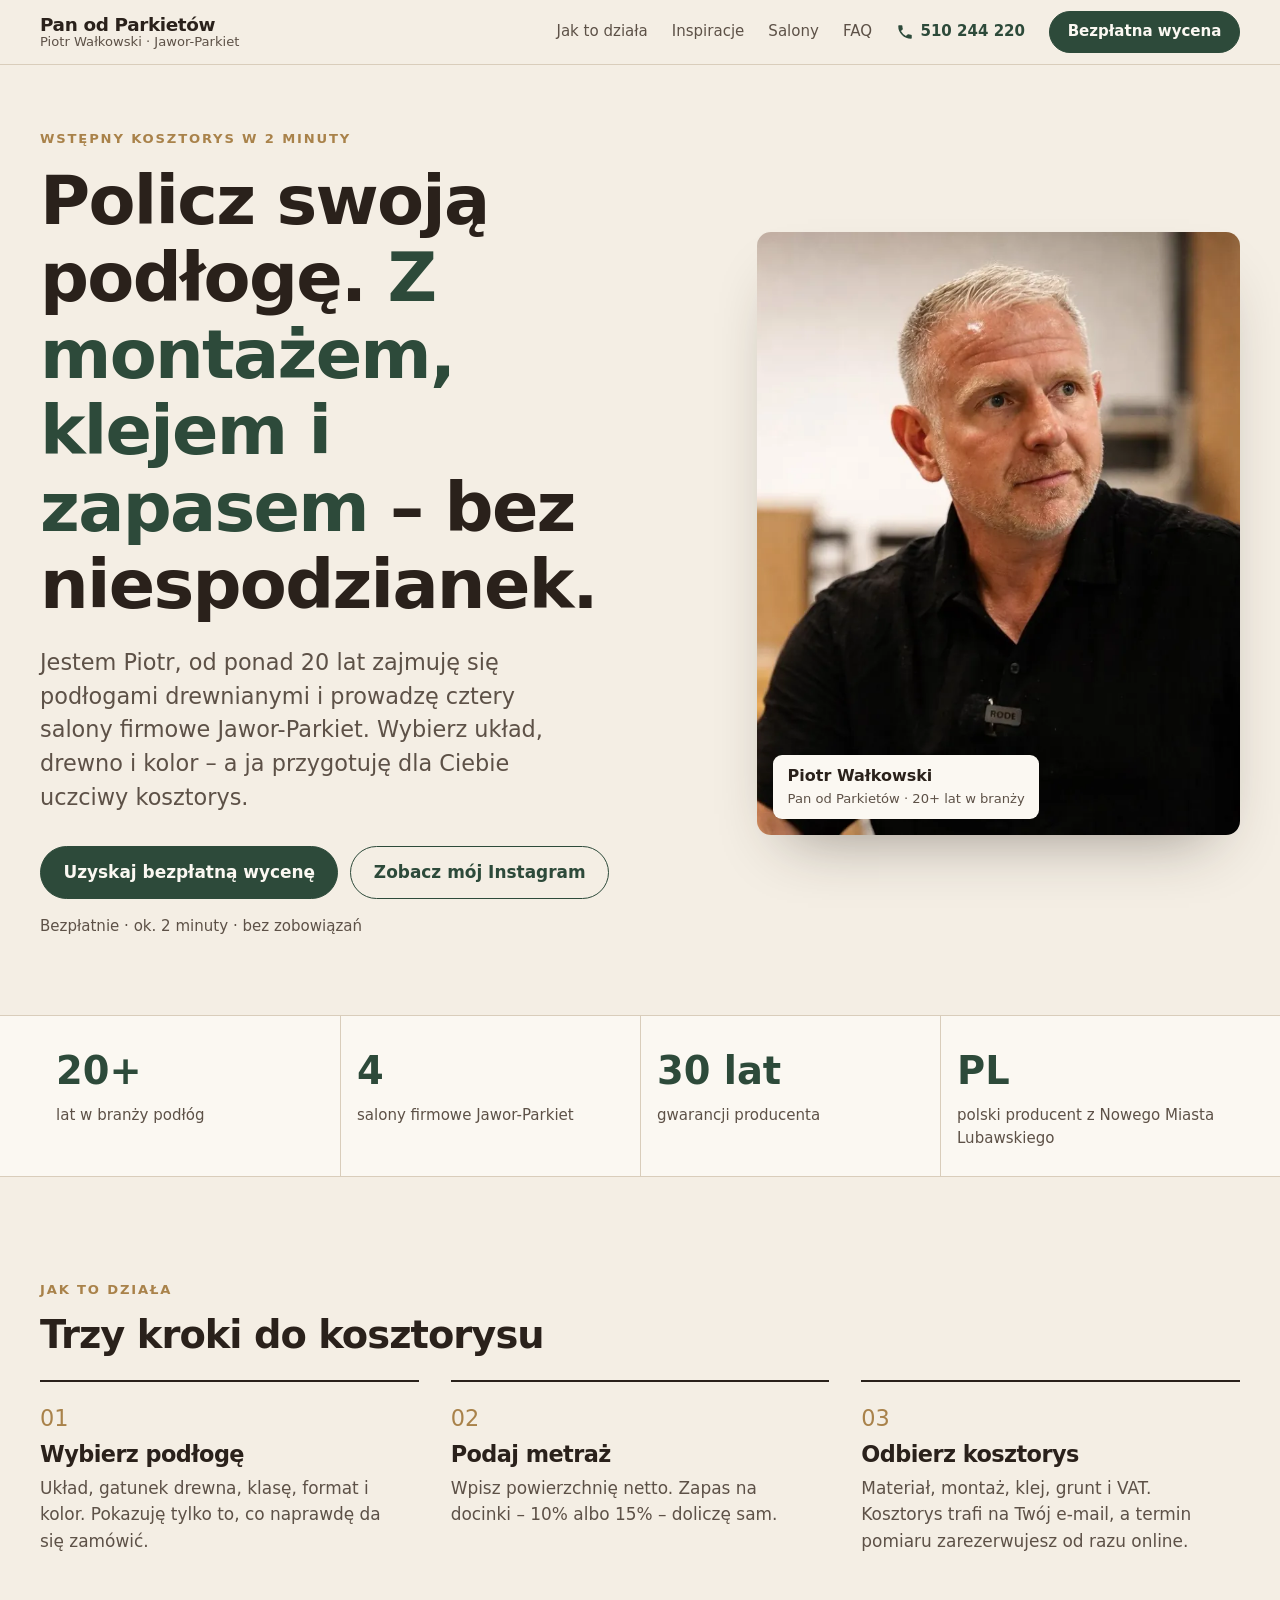
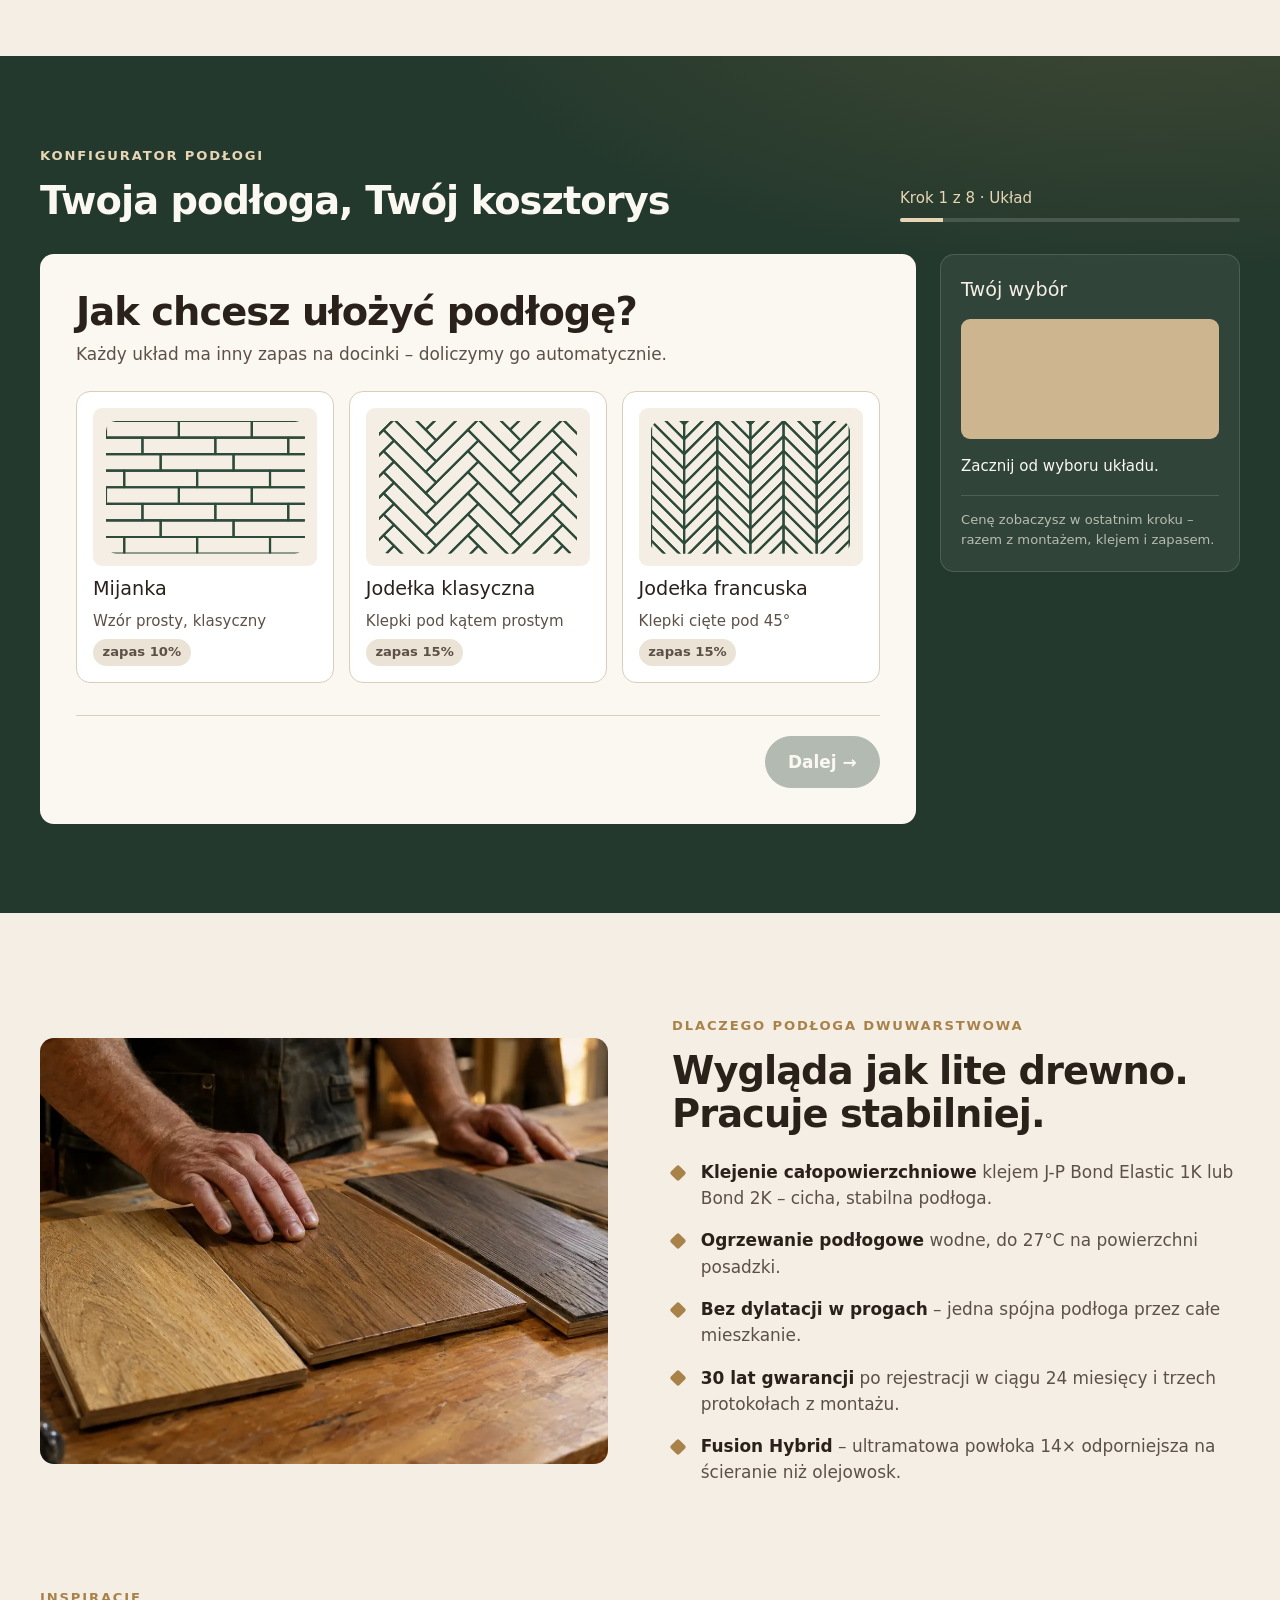
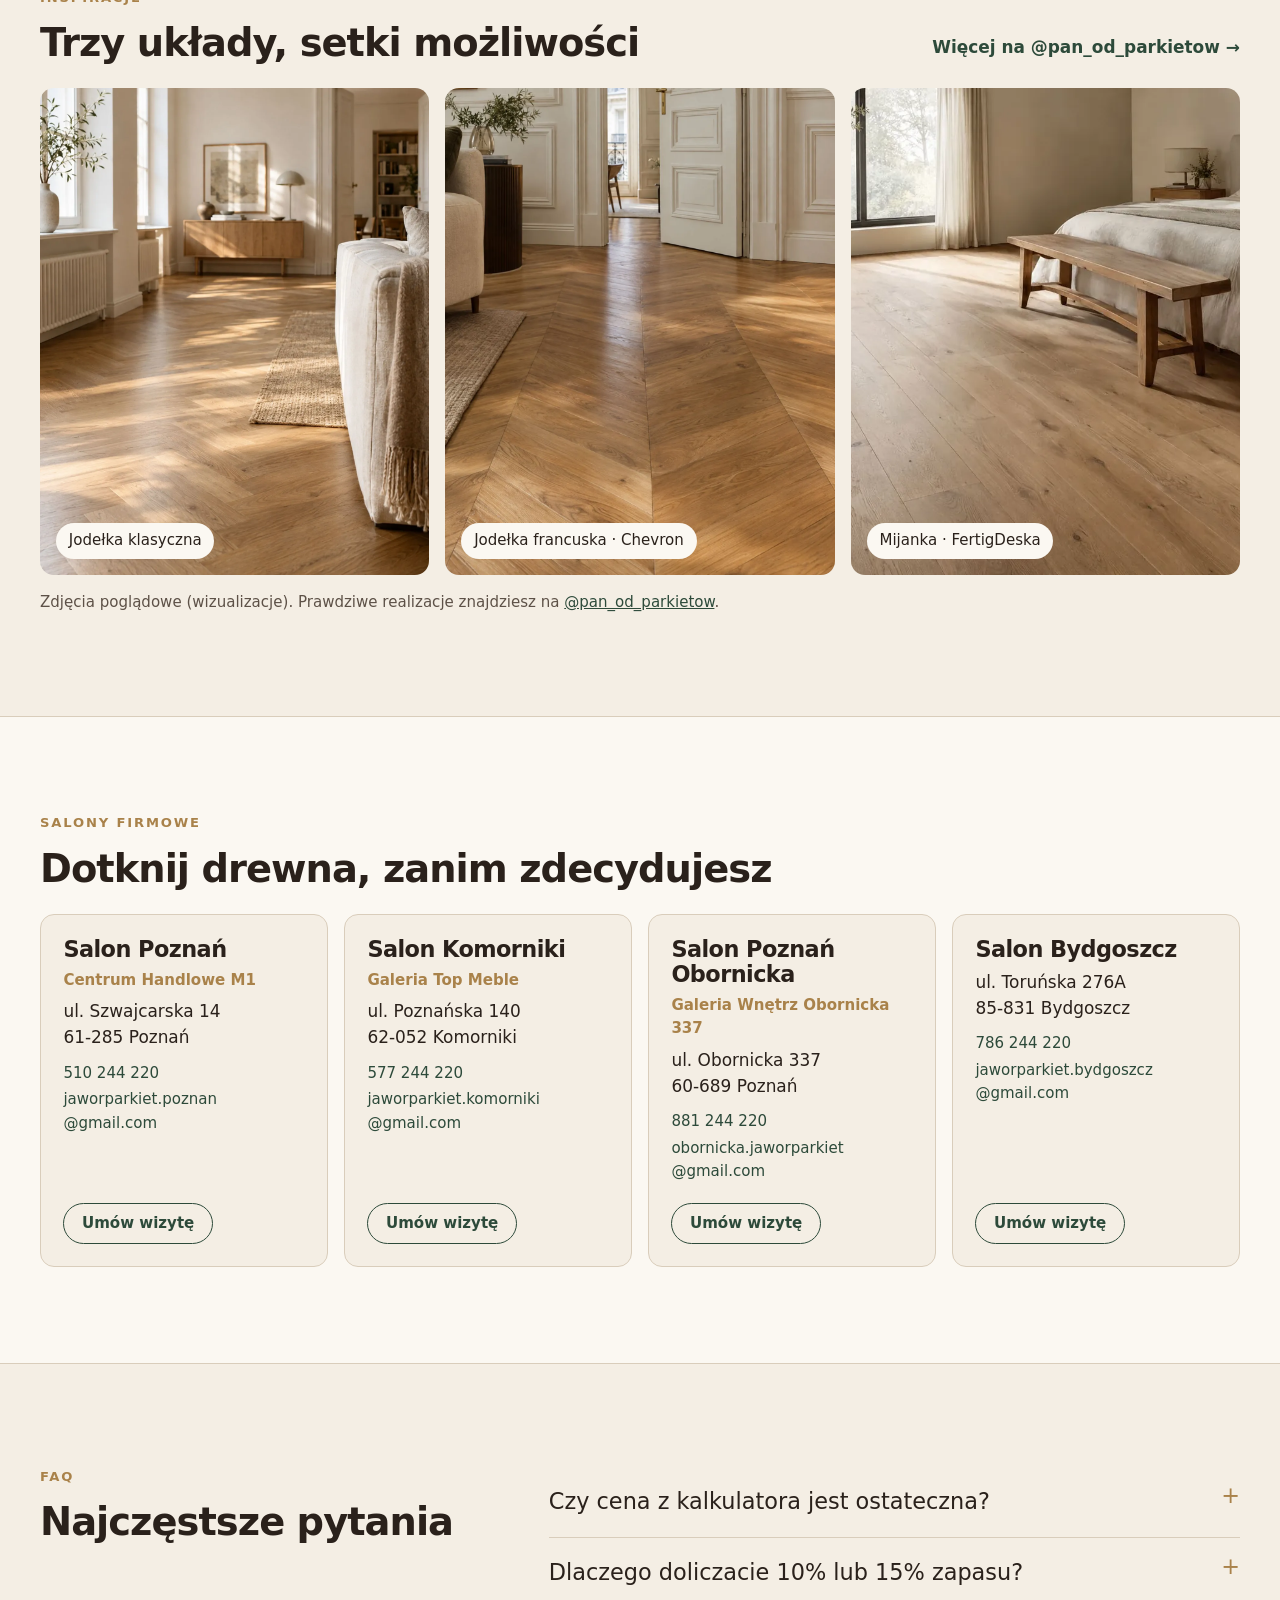
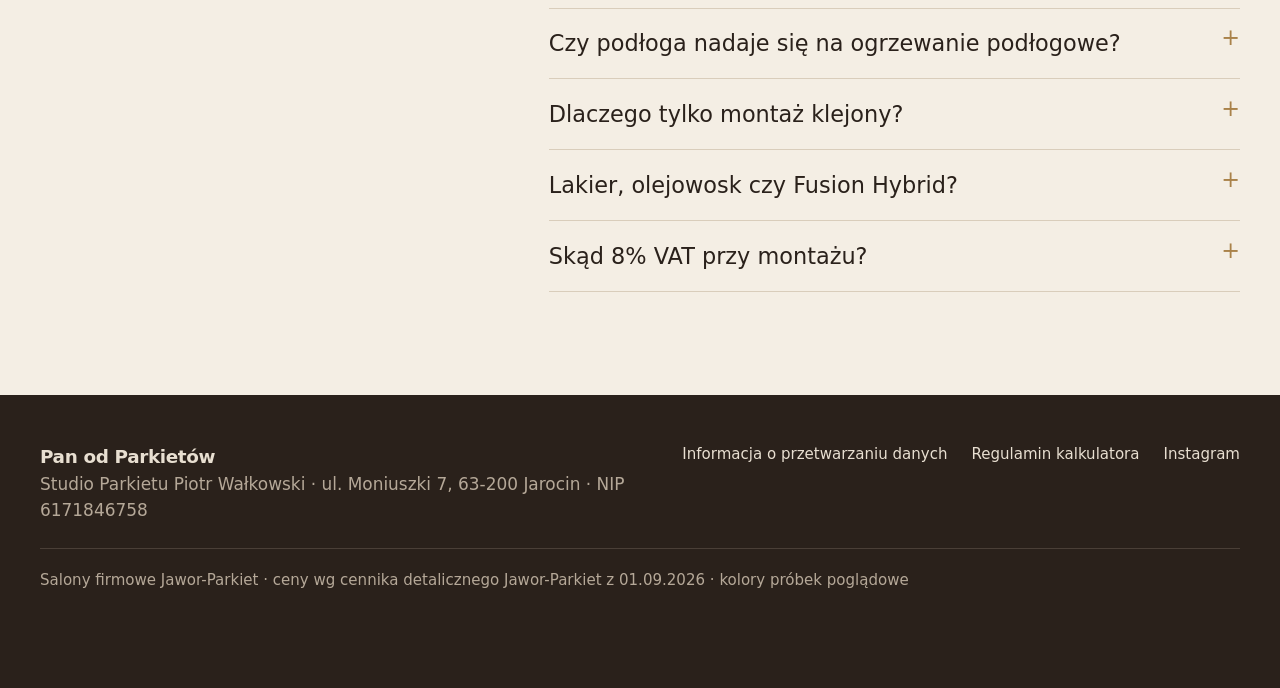
==== commit 7c025606: "Demo konfiguratora Pan od Parkietów (v3) Zastępuje poprzednią wersję: wycena liczona na serwerze, ka" ====
--- a/index.html
+++ b/index.html
@@ -3,16 +3,36 @@
 <head>
 <meta charset="utf-8">
 <meta name="viewport" content="width=device-width, initial-scale=1">
+<meta name="robots" content="noindex, nofollow"><!-- DEMO: usuń przed publikacją na docelowej domenie -->
 <title>Pan od Parkietów – policz swoją podłogę</title>
 <meta name="description" content="Wstępny kosztorys podłogi drewnianej Jawor-Parkiet w 2 minuty. Materiał, montaż, klej, zapas i VAT.">
-<link rel="preconnect" href="https://fonts.googleapis.com">
-<link rel="preconnect" href="https://fonts.gstatic.com" crossorigin>
-<link href="https://fonts.googleapis.com/css2?family=Fraunces:opsz,wght@9..144,400;9..144,500;9..144,600&display=swap" rel="stylesheet">
-<link href="https://api.fontshare.com/v2/css?f[]=general-sans@400,500,600&display=swap" rel="stylesheet">
+<meta name="theme-color" content="#24392d">
+<!-- SITE_URL: po publikacji podmień https://panodparkietow.pl na właściwą domenę (canonical, og:url, og:image, schema) -->
+<link rel="canonical" href="https://panodparkietow.pl/">
+<meta property="og:type" content="website">
+<meta property="og:locale" content="pl_PL">
+<meta property="og:site_name" content="Pan od Parkietów">
+<meta property="og:title" content="Pan od Parkietów – policz swoją podłogę w 2 minuty">
+<meta property="og:description" content="Wstępny kosztorys podłogi drewnianej Jawor-Parkiet: materiał, montaż, klej, zapas i VAT. 4 salony – Poznań, Komorniki, Bydgoszcz.">
+<meta property="og:url" content="https://panodparkietow.pl/">
+<meta property="og:image" content="https://panodparkietow.pl/img/og.jpg">
+<meta property="og:image:width" content="1200"><meta property="og:image:height" content="630">
+<meta name="twitter:card" content="summary_large_image">
+<link rel="preload" href="fonts/InterVariable.woff2" as="font" type="font/woff2" crossorigin>
 <link rel="stylesheet" href="style.css">
+<script type="application/ld+json">
+{"@context":"https://schema.org","@graph":[
+{"@type":"Organization","@id":"https://panodparkietow.pl/#org","name":"Studio Parkietu Piotr Wałkowski","alternateName":"Pan od Parkietów","url":"https://panodparkietow.pl/","logo":"https://panodparkietow.pl/img/og.jpg","vatID":"PL6171846758","founder":{"@type":"Person","name":"Piotr Wałkowski"},"sameAs":["https://www.instagram.com/pan_od_parkietow/"],"address":{"@type":"PostalAddress","streetAddress":"ul. Moniuszki 7","postalCode":"63-200","addressLocality":"Jarocin","addressCountry":"PL"}},
+{"@type":"HomeGoodsStore","name":"Jawor-Parkiet Salon Poznań – CH M1","parentOrganization":{"@id":"https://panodparkietow.pl/#org"},"telephone":"+48510244220","email":"jaworparkiet.poznan@gmail.com","address":{"@type":"PostalAddress","streetAddress":"ul. Szwajcarska 14","postalCode":"61-285","addressLocality":"Poznań","addressCountry":"PL"}},
+{"@type":"HomeGoodsStore","name":"Jawor-Parkiet Salon Komorniki – Galeria Top Meble","parentOrganization":{"@id":"https://panodparkietow.pl/#org"},"telephone":"+48577244220","email":"jaworparkiet.komorniki@gmail.com","address":{"@type":"PostalAddress","streetAddress":"ul. Poznańska 140","postalCode":"62-052","addressLocality":"Komorniki","addressCountry":"PL"}},
+{"@type":"HomeGoodsStore","name":"Jawor-Parkiet Salon Poznań Obornicka","parentOrganization":{"@id":"https://panodparkietow.pl/#org"},"telephone":"+48881244220","email":"obornicka.jaworparkiet@gmail.com","address":{"@type":"PostalAddress","streetAddress":"ul. Obornicka 337","postalCode":"60-689","addressLocality":"Poznań","addressCountry":"PL"}},
+{"@type":"HomeGoodsStore","name":"Jawor-Parkiet Salon Bydgoszcz","parentOrganization":{"@id":"https://panodparkietow.pl/#org"},"telephone":"+48786244220","email":"jaworparkiet.bydgoszcz@gmail.com","address":{"@type":"PostalAddress","streetAddress":"ul. Toruńska 276A","postalCode":"85-831","addressLocality":"Bydgoszcz","addressCountry":"PL"}}
+]}
+</script>
 <link rel="icon" href="data:image/svg+xml,%3Csvg xmlns=%22http://www.w3.org/2000/svg%22 viewBox=%220 0 32 32%22%3E%3Crect width=%2232%22 height=%2232%22 rx=%226%22 fill=%22%232d4a3a%22/%3E%3Ctext x=%2216%22 y=%2222%22 font-size=%2216%22 text-anchor=%22middle%22 fill=%22%23f4eee4%22 font-family=%22Georgia%22%3EP%3C/text%3E%3C/svg%3E">
 </head>
 <body>
+<a href="#kalkulator" class="skip">Przejdź do kalkulatora</a>
 
 <header class="topbar">
   <div class="wrap topbar__in">
@@ -22,11 +42,12 @@
     </a>
     <nav class="topnav" aria-label="Nawigacja">
       <a href="#jak">Jak to działa</a>
-      <a href="#realizacje">Realizacje</a>
+      <a href="#realizacje">Inspiracje</a>
       <a href="#salony">Salony</a>
       <a href="#faq">FAQ</a>
     </nav>
-    <a href="#kalkulator" class="btn btn--sm">Policz podłogę</a>
+    <a href="tel:+48510244220" class="topcall" aria-label="Zadzwoń: 510 244 220"><svg viewBox="0 0 24 24" width="18" height="18" aria-hidden="true"><path fill="currentColor" d="M6.6 10.8a15.1 15.1 0 0 0 6.6 6.6l2.2-2.2a1 1 0 0 1 1-.25 11.4 11.4 0 0 0 3.6.57 1 1 0 0 1 1 1V20a1 1 0 0 1-1 1A17 17 0 0 1 3 4a1 1 0 0 1 1-1h3.5a1 1 0 0 1 1 1c0 1.25.2 2.45.57 3.57a1 1 0 0 1-.25 1z"/></svg><span>510 244 220</span></a>
+    <a href="#kalkulator" class="btn btn--sm">Bezpłatna wycena</a>
   </div>
 </header>
 
@@ -38,16 +59,16 @@
     <div class="hero__copy">
       <p class="eyebrow">Wstępny kosztorys w 2 minuty</p>
       <h1>Policz swoją podłogę. <em>Z montażem, klejem i zapasem</em> – bez niespodzianek.</h1>
-      <p class="lead">Jestem Piotr, od ponad 20 lat zajmuję się podłogami drewnianymi i prowadzę trzy salony firmowe Jawor-Parkiet. Wybierz układ, drewno i kolor – a ja przygotuję dla Ciebie uczciwy kosztorys.</p>
+      <p class="lead">Jestem Piotr, od ponad 20 lat zajmuję się podłogami drewnianymi i prowadzę cztery salony firmowe Jawor-Parkiet. Wybierz układ, drewno i kolor – a ja przygotuję dla Ciebie uczciwy kosztorys.</p>
       <div class="hero__cta">
-        <a href="#kalkulator" class="btn">Policz swoją podłogę</a>
+        <a href="#kalkulator" class="btn">Uzyskaj bezpłatną wycenę</a>
         <a href="https://www.instagram.com/pan_od_parkietow/" target="_blank" rel="noopener" class="btn btn--ghost">Zobacz mój Instagram</a>
       </div>
       <p class="micro">Bezpłatnie · ok. 2 minuty · bez zobowiązań</p>
     </div>
     <figure class="hero__media">
-      <img src="img/hero.jpg" alt="Dębowa podłoga ułożona w jodełkę klasyczną w jasnym salonie" width="876" height="1313">
-      <figcaption class="hero__tag"><span>Jodełka klasyczna</span>Dąb Classic · olejowosk</figcaption>
+      <img src="img/piotr.webp" alt="Piotr Wałkowski – Pan od Parkietów" width="900" height="900" fetchpriority="high">
+      <figcaption class="hero__tag"><span>Piotr Wałkowski</span>Pan od Parkietów · 20+ lat w branży</figcaption>
     </figure>
   </div>
 </section>
@@ -56,7 +77,7 @@
 <section class="trust" aria-label="Dlaczego warto">
   <div class="wrap trust__grid">
     <div><strong>20+</strong><span>lat w branży podłóg</span></div>
-    <div><strong>3</strong><span>salony firmowe Jawor-Parkiet</span></div>
+    <div><strong>4</strong><span>salony firmowe Jawor-Parkiet</span></div>
     <div><strong>30 lat</strong><span>gwarancji producenta</span></div>
     <div><strong>PL</strong><span>polski producent z Nowego Miasta Lubawskiego</span></div>
   </div>
@@ -70,7 +91,7 @@
     <ol class="how__list">
       <li><span class="how__n">01</span><h3>Wybierz podłogę</h3><p>Układ, gatunek drewna, klasę, format i kolor. Pokazuję tylko to, co naprawdę da się zamówić.</p></li>
       <li><span class="how__n">02</span><h3>Podaj metraż</h3><p>Wpisz powierzchnię netto. Zapas na docinki – 10% albo 15% – doliczę sam.</p></li>
-      <li><span class="how__n">03</span><h3>Odbierz kosztorys</h3><p>Materiał, montaż, klej, grunt i VAT. Kopię wyślę na e-mail, a salon oddzwoni z terminem pomiaru.</p></li>
+      <li><span class="how__n">03</span><h3>Odbierz kosztorys</h3><p>Materiał, montaż, klej, grunt i VAT. Kosztorys trafi na Twój e-mail, a termin pomiaru zarezerwujesz od razu online.</p></li>
     </ol>
   </div>
 </section>
@@ -104,7 +125,7 @@
 <!-- WHY -->
 <section class="why">
   <div class="wrap why__grid">
-    <figure class="why__img"><img src="img/craft.jpg" alt="Próbki szczotkowanych desek dębowych w różnych kolorach" loading="lazy"></figure>
+    <figure class="why__img"><img src="img/craft.webp" alt="Próbki szczotkowanych desek dębowych w różnych kolorach" width="1200" height="800" loading="lazy" decoding="async"></figure>
     <div>
       <p class="eyebrow">Dlaczego podłoga dwuwarstwowa</p>
       <h2>Wygląda jak lite drewno. Pracuje stabilniej.</h2>
@@ -123,14 +144,15 @@
 <section class="gallery" id="realizacje">
   <div class="wrap">
     <div class="gallery__head">
-      <div><p class="eyebrow">Realizacje</p><h2>Trzy układy, setki możliwości</h2></div>
+      <div><p class="eyebrow">Inspiracje</p><h2>Trzy układy, setki możliwości</h2></div>
       <a href="https://www.instagram.com/pan_od_parkietow/" target="_blank" rel="noopener" class="link">Więcej na @pan_od_parkietow →</a>
     </div>
     <div class="gallery__grid">
-      <figure><img src="img/hero.jpg" alt="Jodełka klasyczna w salonie" loading="lazy"><figcaption>Jodełka klasyczna</figcaption></figure>
-      <figure><img src="img/chevron.jpg" alt="Jodełka francuska Chevron" loading="lazy"><figcaption>Jodełka francuska · Chevron</figcaption></figure>
-      <figure><img src="img/mijanka.jpg" alt="Deska dębowa w układzie mijanki" loading="lazy"><figcaption>Mijanka · FertigDeska</figcaption></figure>
-    </div>
+      <figure><img src="img/hero.webp" alt="Wizualizacja: dębowa jodełka klasyczna w jasnym salonie" width="1400" height="2100" loading="lazy" decoding="async"><figcaption>Jodełka klasyczna</figcaption></figure>
+      <figure><img src="img/chevron.webp" alt="Wizualizacja: dębowa jodełka francuska Chevron" width="1200" height="1800" loading="lazy" decoding="async"><figcaption>Jodełka francuska · Chevron</figcaption></figure>
+      <figure><img src="img/mijanka.webp" alt="Wizualizacja: szeroka deska dębowa w układzie mijanki w sypialni" width="1200" height="800" loading="lazy" decoding="async"><figcaption>Mijanka · FertigDeska</figcaption></figure>
+    </div>
+    <p class="muted small gallery__note">Zdjęcia poglądowe (wizualizacje). Prawdziwe realizacje znajdziesz na <a href="https://www.instagram.com/pan_od_parkietow/" target="_blank" rel="noopener">@pan_od_parkietow</a>.</p>
   </div>
 </section>
 
@@ -139,11 +161,7 @@
   <div class="wrap">
     <p class="eyebrow">Salony firmowe</p>
     <h2>Dotknij drewna, zanim zdecydujesz</h2>
-    <div class="salons__grid">
-      <article class="salon"><h3>Salon Jawor-Parkiet</h3><p class="salon__addr">Adres salonu nr 1</p><p class="muted">Pon–Pt 10–18 · Sob 10–14</p><a href="#kalkulator" class="link">Umów wizytę →</a></article>
-      <article class="salon"><h3>Salon Jawor-Parkiet</h3><p class="salon__addr">Adres salonu nr 2</p><p class="muted">Pon–Pt 10–18 · Sob 10–14</p><a href="#kalkulator" class="link">Umów wizytę →</a></article>
-      <article class="salon"><h3>Salon Jawor-Parkiet</h3><p class="salon__addr">Adres salonu nr 3</p><p class="muted">Pon–Pt 10–18 · Sob 10–14</p><a href="#kalkulator" class="link">Umów wizytę →</a></article>
-    </div>
+    <div class="salons__grid" id="salonsGrid"><!-- JS --></div>
   </div>
 </section>
 
@@ -166,16 +184,50 @@
 
 <footer class="footer">
   <div class="wrap footer__in">
-    <div><span class="brand__name">Pan od Parkietów</span><p class="muted">Piotr Wałkowski · Salony firmowe Jawor-Parkiet</p></div>
-    <div class="footer__links"><a href="#">Polityka prywatności</a><a href="#">Regulamin kalkulatora</a><a href="https://www.instagram.com/pan_od_parkietow/" target="_blank" rel="noopener">Instagram</a></div>
-    <p class="muted small">Wizualizacja koncepcyjna · ceny wg cennika detalicznego Jawor-Parkiet z 01.09.2026 · kolory próbek poglądowe</p>
+    <div><span class="brand__name">Pan od Parkietów</span><p class="muted">Studio Parkietu Piotr Wałkowski · ul. Moniuszki 7, 63-200 Jarocin · NIP 6171846758</p></div>
+    <div class="footer__links"><a href="polityka-prywatnosci.html" target="_blank" rel="noopener">Informacja o przetwarzaniu danych</a><a href="regulamin.html" target="_blank" rel="noopener">Regulamin kalkulatora</a><a href="https://www.instagram.com/pan_od_parkietow/" target="_blank" rel="noopener">Instagram</a></div>
+    <p class="muted small">Salony firmowe Jawor-Parkiet · ceny wg cennika detalicznego Jawor-Parkiet z 01.09.2026 · kolory próbek poglądowe</p>
   </div>
 </footer>
 
-<div class="mobile-cta" id="mobileCta"><a href="#kalkulator" class="btn btn--block">Policz swoją podłogę</a></div>
+<div class="mobile-cta" id="mobileCta"><a href="tel:+48510244220" class="btn btn--ghost btn--icon" aria-label="Zadzwoń: 510 244 220"><svg viewBox="0 0 24 24" width="20" height="20" aria-hidden="true"><path fill="currentColor" d="M6.6 10.8a15.1 15.1 0 0 0 6.6 6.6l2.2-2.2a1 1 0 0 1 1-.25 11.4 11.4 0 0 0 3.6.57 1 1 0 0 1 1 1V20a1 1 0 0 1-1 1A17 17 0 0 1 3 4a1 1 0 0 1 1-1h3.5a1 1 0 0 1 1 1c0 1.25.2 2.45.57 3.57a1 1 0 0 1-.25 1z"/></svg></a><a href="#kalkulator" class="btn btn--block">Uzyskaj bezpłatną wycenę</a></div>
 <div class="toast" id="toast" role="status"></div>
 
+<dialog class="modal" id="measureDlg" aria-labelledby="mTitle">
+  <form class="modal__in" id="measureForm" novalidate>
+    <button type="button" class="modal__x" id="mClose" aria-label="Zamknij">×</button>
+    <p class="eyebrow">Kalendarz salonu</p>
+    <h3 class="step__t" id="mTitle">Umów wizytę</h3>
+    <p class="step__s">Wybierz salon, rodzaj wizyty i wolny termin. Potwierdzenie i zaproszenie do kalendarza przyjdą na Twój e-mail.</p>
+    <div class="grid2">
+      <label class="field"><span>Salon</span><select name="salon" id="mSalon"></select></label>
+      <label class="field"><span>Rodzaj wizyty</span><select name="vtype" id="mType"></select></label>
+    </div>
+    <p class="field" style="margin-top:1rem" id="mDaysL"><span>Dzień</span></p>
+    <div class="days" id="mDays" role="group" aria-labelledby="mDaysL"></div>
+    <p class="field" style="margin-top:.8rem" id="mSlotsL"><span>Godzina</span></p>
+    <div class="slots" id="mSlots" role="group" aria-labelledby="mSlotsL" aria-live="polite"></div>
+    <p class="picked" id="mPicked" aria-live="polite"></p>
+    <div class="grid2" style="margin-top:.6rem">
+      <label class="field"><span>Imię i nazwisko</span><input name="name" autocomplete="name" required maxlength="80"></label>
+      <label class="field"><span>Telefon</span><input name="phone" type="tel" autocomplete="tel" placeholder="+48 ___ ___ ___" required maxlength="20"></label>
+      <label class="field"><span>E-mail</span><input name="email" type="email" autocomplete="email" required maxlength="120"></label>
+      <label class="field"><span>Miejscowość inwestycji <small>(wymagana przy pomiarze)</small></span><input name="city" autocomplete="address-level2" maxlength="60"></label>
+      <label class="field field--full"><span>Uwagi <small>(opcjonalnie)</small></span><input name="note" maxlength="500" placeholder="np. metraż, rodzaj podłoża, ogrzewanie podłogowe"></label>
+      <input name="website" tabindex="-1" autocomplete="off" class="sr" aria-hidden="true">
+    </div>
+    <label class="check" style="margin-top:1rem"><input type="checkbox" name="agree" required><span><b>*</b> Akceptuję <a href="regulamin.html" target="_blank" rel="noopener">regulamin</a> i zapoznałem/am się z <a href="polityka-prywatnosci.html" target="_blank" rel="noopener">informacją o przetwarzaniu danych osobowych</a>. Zgadzam się na kontakt w sprawie wizyty.</span></label>
+    <div class="ts" id="tsBook"></div>
+    <p class="err" id="mErr" role="alert"></p>
+    <div class="modal__foot">
+      <a class="link" id="mCall" href="#">Wolisz zadzwonić?</a>
+      <button type="submit" class="btn" id="mSend">Zarezerwuj termin</button>
+    </div>
+  </form>
+</dialog>
+
 <script src="data.js"></script>
+<script src="pricing.js"></script>
 <script src="app.js"></script>
 </body>
 </html>
--- a/style.css
+++ b/style.css
@@ -1,7 +1,10 @@
+/* Inter hostowany lokalnie (bez Google Fonts – brak przekazywania IP do Google).
+   Plik fonts/InterVariable.woff2: https://rsms.me/inter/ (licencja SIL OFL). Gdy go brak, strona użyje czcionki systemowej. */
+@font-face{font-family:'Inter';font-style:normal;font-weight:100 900;font-display:swap;src:url(fonts/InterVariable.woff2) format('woff2')}
 :root{
   --bg:#f4eee4; --bg2:#ebe3d5; --paper:#fbf8f2; --ink:#2a211b; --ink2:#5d5147; --line:#d9cdbb;
   --green:#2d4a3a; --green2:#24392d; --brass:#a9824a; --brass-l:#e7d6b6; --ok:#3f6b4f; --bad:#a3402a;
-  --serif:'Fraunces', Georgia, serif; --sans:'General Sans', system-ui, sans-serif;
+  --serif:'Inter', system-ui, -apple-system, 'Segoe UI', Roboto, sans-serif; --sans:var(--serif);
   --r:14px; --r-s:9px;
   --t-xs:clamp(.75rem,.72rem + .15vw,.82rem); --t-sm:clamp(.86rem,.83rem + .15vw,.94rem); --t-b:clamp(1rem,.97rem + .15vw,1.06rem);
   --t-lg:clamp(1.15rem,1.05rem + .5vw,1.4rem); --t-xl:clamp(1.6rem,1.3rem + 1.4vw,2.4rem); --t-hero:clamp(2.2rem,1.4rem + 3.6vw,4.4rem);
@@ -13,13 +16,14 @@
 a{color:inherit}
 button,input,select{font:inherit;color:inherit}
 .wrap{width:min(1200px,100% - 2.5rem);margin-inline:auto}
-h1,h2,h3{font-family:var(--serif);font-weight:500;line-height:1.1;letter-spacing:-.01em;text-wrap:balance}
+h1,h2,h3{font-family:var(--serif);font-weight:600;line-height:1.12;letter-spacing:-.025em;text-wrap:balance}
 h2{font-size:var(--t-xl);margin-bottom:1.5rem}
 h1 em,h2 em{font-style:normal;color:var(--green)}
 .eyebrow{font-size:var(--t-xs);text-transform:uppercase;letter-spacing:.14em;font-weight:600;color:var(--brass);margin-bottom:.8rem}
 .eyebrow--light{color:var(--brass-l)}
 .muted{color:var(--ink2)} .small{font-size:var(--t-sm)}
-.sr{position:absolute;width:1px;height:1px;overflow:hidden;clip:rect(0 0 0 0)}
+.sr{position:absolute!important;width:1px;height:1px;overflow:hidden;clip:rect(0 0 0 0);white-space:nowrap;border:0;padding:0;margin:-1px}
+.skip{position:absolute;left:1rem;top:-60px;z-index:100;background:var(--ink);color:#fff;padding:.6rem 1rem;border-radius:var(--r-s);text-decoration:none}.skip:focus{top:1rem}
 :focus-visible{outline:2px solid var(--brass);outline-offset:3px}
 
 .btn{display:inline-flex;align-items:center;justify-content:center;gap:.5rem;min-height:48px;padding:.75rem 1.4rem;border-radius:999px;border:1.5px solid var(--green);background:var(--green);color:#fbf8f2;text-decoration:none;font-weight:600;cursor:pointer;transition:background .2s,transform .15s,opacity .2s}
@@ -35,7 +39,7 @@
 .topbar{position:sticky;top:0;z-index:30;background:rgba(244,238,228,.88);backdrop-filter:blur(10px);border-bottom:1px solid var(--line)}
 .topbar__in{display:flex;align-items:center;gap:1.5rem;height:64px}
 .brand{text-decoration:none;display:flex;flex-direction:column;line-height:1.1;margin-right:auto}
-.brand__name{font-family:var(--serif);font-size:1.25rem;font-weight:600}
+.brand__name{font-family:var(--serif);font-size:1.15rem;font-weight:700;letter-spacing:-.02em}
 .brand__sub{font-size:var(--t-xs);color:var(--ink2)}
 .topnav{display:flex;gap:1.5rem;font-size:var(--t-sm)} .topnav a{text-decoration:none;color:var(--ink2)} .topnav a:hover{color:var(--ink)}
 
@@ -47,16 +51,16 @@
 .hero__cta{display:flex;flex-wrap:wrap;gap:.75rem}
 .micro{margin-top:1rem;font-size:var(--t-sm);color:var(--ink2)}
 .hero__media{position:relative;border-radius:var(--r);overflow:hidden;aspect-ratio:4/5;box-shadow:0 30px 60px -30px rgba(42,33,27,.45)}
-.hero__media img{width:100%;height:100%;object-fit:cover}
+.hero__media img{width:100%;height:100%;object-fit:cover;object-position:50% 20%}
 .hero__tag{position:absolute;left:1rem;bottom:1rem;background:var(--paper);border-radius:var(--r-s);padding:.6rem .9rem;font-size:var(--t-xs);color:var(--ink2);display:flex;flex-direction:column}
-.hero__tag span{font-family:var(--serif);font-size:1rem;color:var(--ink)}
+.hero__tag span{font-family:var(--serif);font-size:1rem;font-weight:600;color:var(--ink)}
 
 /* trust */
 .trust{border-block:1px solid var(--line);background:var(--paper)}
 .trust__grid{display:grid;grid-template-columns:repeat(4,1fr)}
 .trust__grid div{padding:1.6rem 1rem;display:flex;flex-direction:column;gap:.2rem;border-left:1px solid var(--line)}
 .trust__grid div:first-child{border-left:0}
-.trust strong{font-family:var(--serif);font-size:var(--t-xl);font-weight:500;color:var(--green)}
+.trust strong{font-family:var(--serif);font-size:var(--t-xl);font-weight:700;color:var(--green)}
 .trust span{font-size:var(--t-sm);color:var(--ink2)}
 
 /* how */
@@ -196,17 +200,33 @@
 /* gallery */
 .gallery{padding:0 0 clamp(4rem,8vw,7rem)}
 .gallery__head{display:flex;justify-content:space-between;align-items:flex-end;gap:1rem;flex-wrap:wrap;margin-bottom:1.5rem} .gallery__head h2{margin:0}
-.gallery__grid{display:grid;grid-template-columns:1.2fr 1fr 1fr;gap:1rem}
-.gallery figure{border-radius:var(--r);overflow:hidden;position:relative;aspect-ratio:3/4}
+.gallery__grid{display:grid;grid-template-columns:repeat(3,1fr);gap:1rem}
+.gallery figure{border-radius:var(--r);overflow:hidden;position:relative;aspect-ratio:4/5}
 .gallery img{width:100%;height:100%;object-fit:cover;transition:transform .6s ease}
 .gallery figure:hover img{transform:scale(1.04)}
 .gallery figcaption{position:absolute;left:1rem;bottom:1rem;background:var(--paper);padding:.4rem .8rem;border-radius:999px;font-size:var(--t-sm);font-weight:500}
 
 /* salons */
 .salons{background:var(--paper);border-block:1px solid var(--line);padding:clamp(4rem,8vw,6rem) 0}
-.salons__grid{display:grid;grid-template-columns:repeat(3,1fr);gap:1rem}
+.salons__grid{display:grid;grid-template-columns:repeat(4,1fr);gap:1rem}
 .salon{border:1px solid var(--line);border-radius:var(--r);padding:1.4rem;display:flex;flex-direction:column;gap:.4rem;background:var(--bg)}
-.salon h3{font-size:var(--t-lg)} .salon__addr{font-weight:500} .salon .link{margin-top:.6rem;align-self:flex-start}
+.salon h3{font-size:var(--t-lg)} .salon__place{color:var(--brass);font-size:var(--t-sm);font-weight:600} .salon__addr{font-weight:500}
+.salon__contact{display:flex;flex-direction:column;gap:.2rem;font-size:var(--t-sm);margin-top:.3rem;overflow-wrap:normal} .salon__contact a{color:var(--green);text-decoration:none} .salon__contact a:hover{text-decoration:underline}
+.salon .btn{margin-top:auto;align-self:flex-start} .salon__contact{margin-bottom:.8rem}
+/* modal */
+.modal{margin:auto;max-height:92dvh;overflow:auto;border:0;border-radius:var(--r);padding:0;max-width:min(640px,94vw);width:100%;background:var(--paper);color:var(--ink);box-shadow:0 30px 80px rgba(0,0,0,.35)}
+.modal::backdrop{background:rgba(42,33,27,.55)}
+.modal__in{padding:clamp(1.25rem,3vw,2rem);position:relative}
+.modal__x{position:absolute;top:.8rem;right:.8rem;width:40px;height:40px;border-radius:50%;border:1px solid var(--line);background:#fff;cursor:pointer;font-size:1.3rem;line-height:1}
+.field--full{grid-column:1/-1}
+.modal__foot{display:flex;justify-content:space-between;align-items:center;gap:1rem;flex-wrap:wrap;margin-top:1rem}
+.quote__brand{display:flex;justify-content:space-between;gap:1rem;flex-wrap:wrap;font-size:var(--t-xs);color:var(--ink2);border-bottom:1px solid var(--line);padding-bottom:.8rem;margin-bottom:1.2rem}
+.quote__brand b{color:var(--ink)}
+.quote.is-pdf{animation:none;background:#fff;padding:4px}
+/* legal pages */
+.legal{padding:clamp(2.5rem,5vw,4rem) 0 5rem} .legal .wrap{max-width:820px}
+.legal h1{font-size:var(--t-xl);margin-bottom:.6rem} .legal h2{font-size:var(--t-lg);margin:2rem 0 .6rem}
+.legal p,.legal li{color:var(--ink2);margin-bottom:.6rem} .legal ol,.legal ul{padding-left:1.3rem} .legal .meta{font-size:var(--t-sm);margin-bottom:2rem}
 
 /* faq */
 .faq{padding:clamp(4rem,8vw,7rem) 0}
@@ -229,6 +249,7 @@
 .calc__body.is-done{grid-template-columns:minmax(0,860px)} .calc__body.is-done .summary{display:none}
 
 @media (max-width:980px){
+  .salons__grid{grid-template-columns:repeat(2,1fr)}
   .calc__body{grid-template-columns:1fr} .summary{position:static;order:-1;display:grid;grid-template-columns:90px 1fr;gap:.2rem 1rem;padding:1rem}
   .summary__title{grid-column:1/-1;margin-bottom:.4rem} .summary__swatch{height:70px;margin:0} .summary__note{grid-column:1/-1}
   .opts--4{grid-template-columns:repeat(2,1fr)} .colors{grid-template-columns:repeat(4,1fr)}
@@ -236,10 +257,11 @@
 }
 @media (max-width:760px){
   .hero__grid,.why__grid,.faq__wrap{grid-template-columns:1fr}
-  .hero__media{aspect-ratio:4/3;order:-1}
+  .hero__media{order:-1}
   .trust__grid{grid-template-columns:1fr 1fr} .trust__grid div:nth-child(3){border-left:0} .trust__grid div:nth-child(n+3){border-top:1px solid var(--line)}
   .how__list,.salons__grid{grid-template-columns:1fr}
-  .gallery__grid{grid-template-columns:1fr 1fr} .gallery__grid figure:first-child{grid-column:1/-1;aspect-ratio:4/3}
+  .hero__media{aspect-ratio:1}
+  .gallery__grid{grid-template-columns:1fr}
   .opts--3,.opts--2,.opts--list,.toggles,.grid2{grid-template-columns:1fr}
   .opts--3 .opt{flex-direction:row;flex-wrap:wrap;align-items:center}
   .opts--3 .opt__pic{width:110px;padding:.5rem}
@@ -265,3 +287,35 @@
   .topbar,.hero,.trust,.how,.why,.gallery,.salons,.faq,.footer,.mobile-cta,.summary,.calc__head,.quote__cta,.restart,.toast{display:none!important}
   body,.calc{background:#fff!important;color:#000} .calc{padding:0} .calc__panel{box-shadow:none;padding:0}
 }
+.days{display:flex;gap:.45rem;overflow-x:auto;padding-bottom:.3rem;scrollbar-width:thin}
+.day{flex:none;width:62px;border:1.5px solid var(--line);background:#fff;border-radius:var(--r-s);padding:.45rem 0;display:flex;flex-direction:column;align-items:center;cursor:pointer;line-height:1.2}
+.day b{font-size:1.15rem} .day small{font-size:var(--t-xs);color:var(--ink2)}
+.day.is-sel{border-color:var(--green);background:var(--green);color:#fff} .day.is-sel small{color:#dfe8e1}
+.slots{display:flex;flex-wrap:wrap;gap:.45rem;min-height:44px;align-items:center}
+.slot{border:1.5px solid var(--line);background:#fff;border-radius:999px;padding:.5rem 1rem;cursor:pointer;font-weight:600;min-height:40px}
+.slot:hover,.day:hover{border-color:var(--brass)}
+.slot.is-sel{border-color:var(--green);background:var(--green);color:#fff}
+.picked{color:var(--green);font-weight:600;min-height:1.4em;margin-top:.6rem;font-size:var(--t-sm)}
+
+/* --- dodatki v2 --- */
+.topcall{display:inline-flex;align-items:center;gap:.4rem;text-decoration:none;font-weight:600;font-size:var(--t-sm);color:var(--green);white-space:nowrap}
+.topcall:hover{text-decoration:underline}
+.btn--icon{flex:none;width:48px;padding:0}
+.step__t:focus{outline:none}
+.gallery__note{margin-top:1rem} .gallery__note a{color:var(--green)}
+.status{border-radius:var(--r-s);padding:.75rem 1rem;margin:0 0 1.25rem;font-size:var(--t-sm);line-height:1.45}
+.status p+p{margin-top:.3rem}
+.status--wait{background:var(--bg);color:var(--ink2)}
+.status--ok{background:#e1ebe3;color:var(--ok)}
+.status--bad{background:#f6e3dd;color:var(--bad)} .status--bad .link{color:var(--bad);text-decoration:underline}
+.field.is-bad select{border-color:var(--bad)}
+.ts{margin-top:1rem;min-height:0} .ts:empty{display:none} .ts--inline{margin-top:.6rem}
+.calc .micro{color:var(--ink2);font-size:var(--t-xs);margin-top:1rem}
+@media (max-width:760px){
+  .topcall span{display:none}
+  .topcall{width:40px;height:40px;justify-content:center;border:1.5px solid var(--green);border-radius:50%}
+  .mobile-cta{display:flex;gap:.6rem}
+}
+.wood--cls{height:64px;margin-bottom:.15rem}
+.summary__swatch,.quote__vis{background-size:cover;background-position:center}
+.summary__swatch .picto,.quote__vis .picto{opacity:.85}
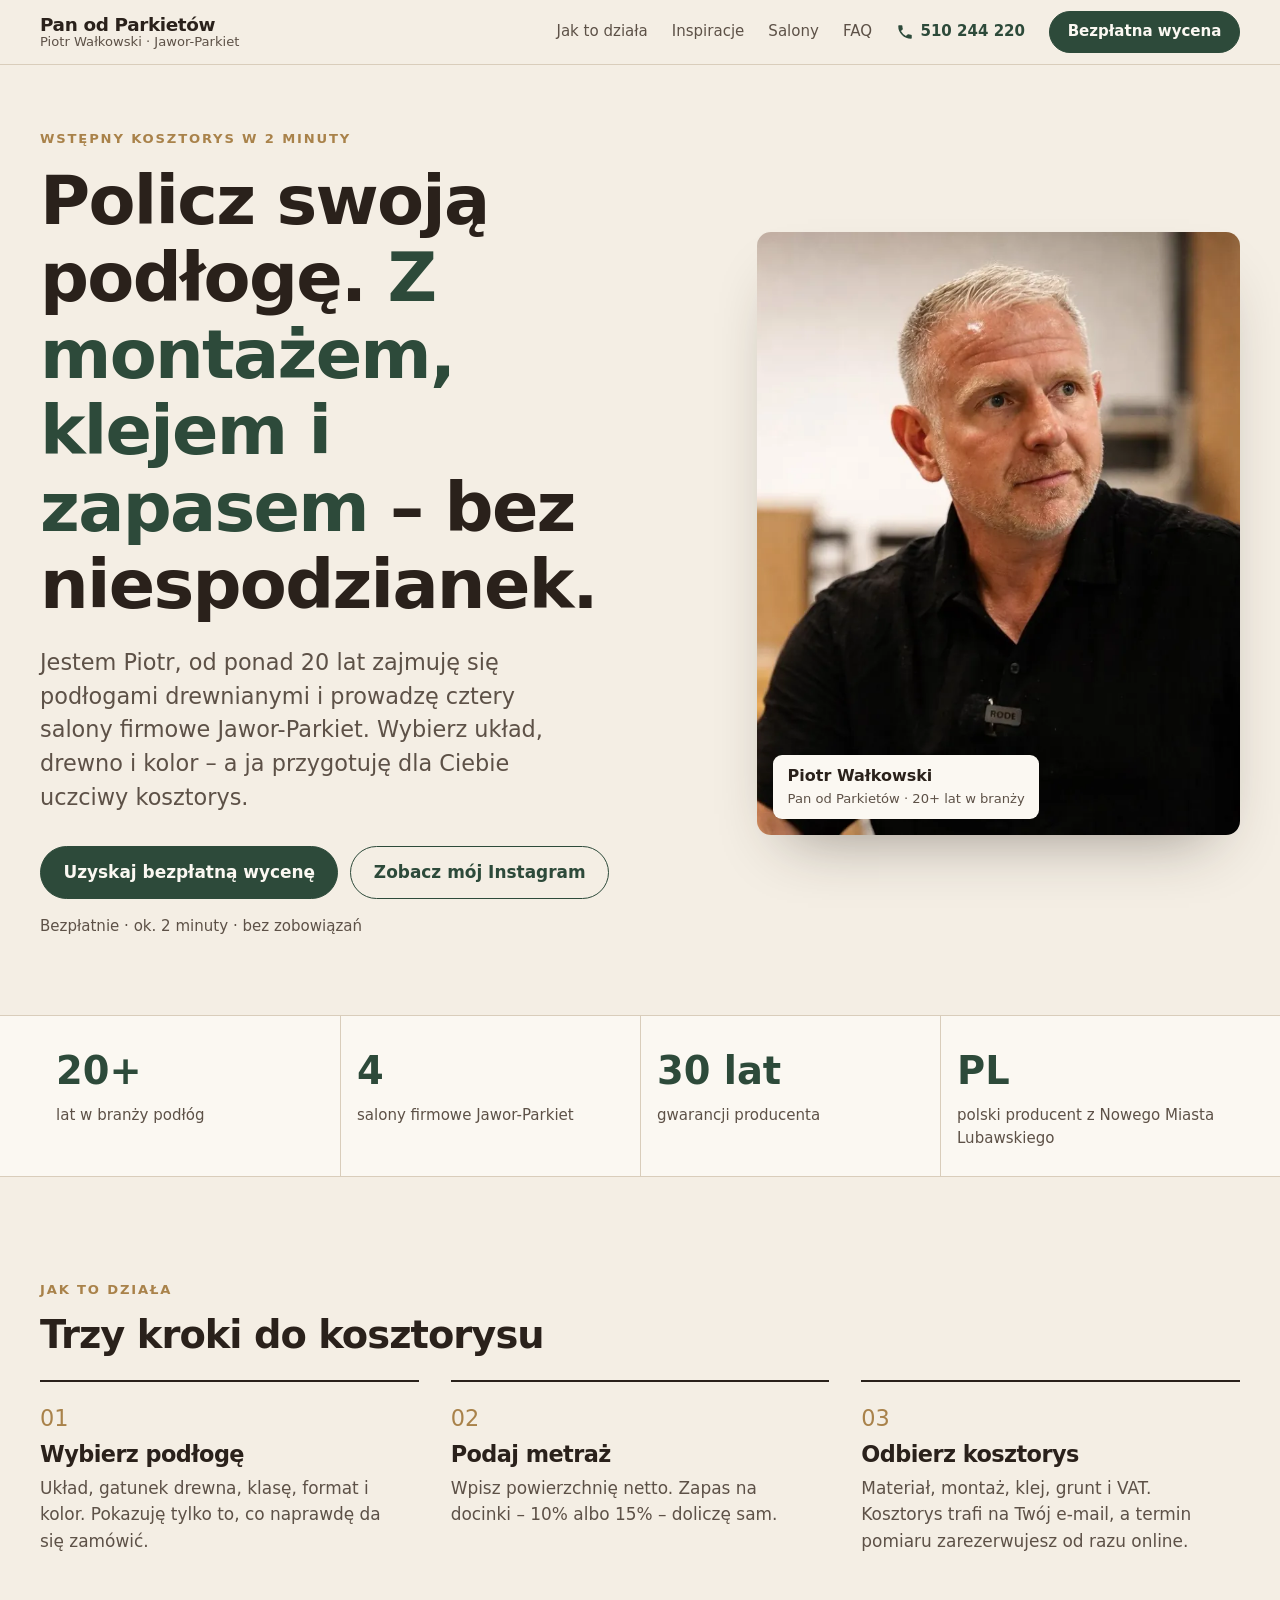
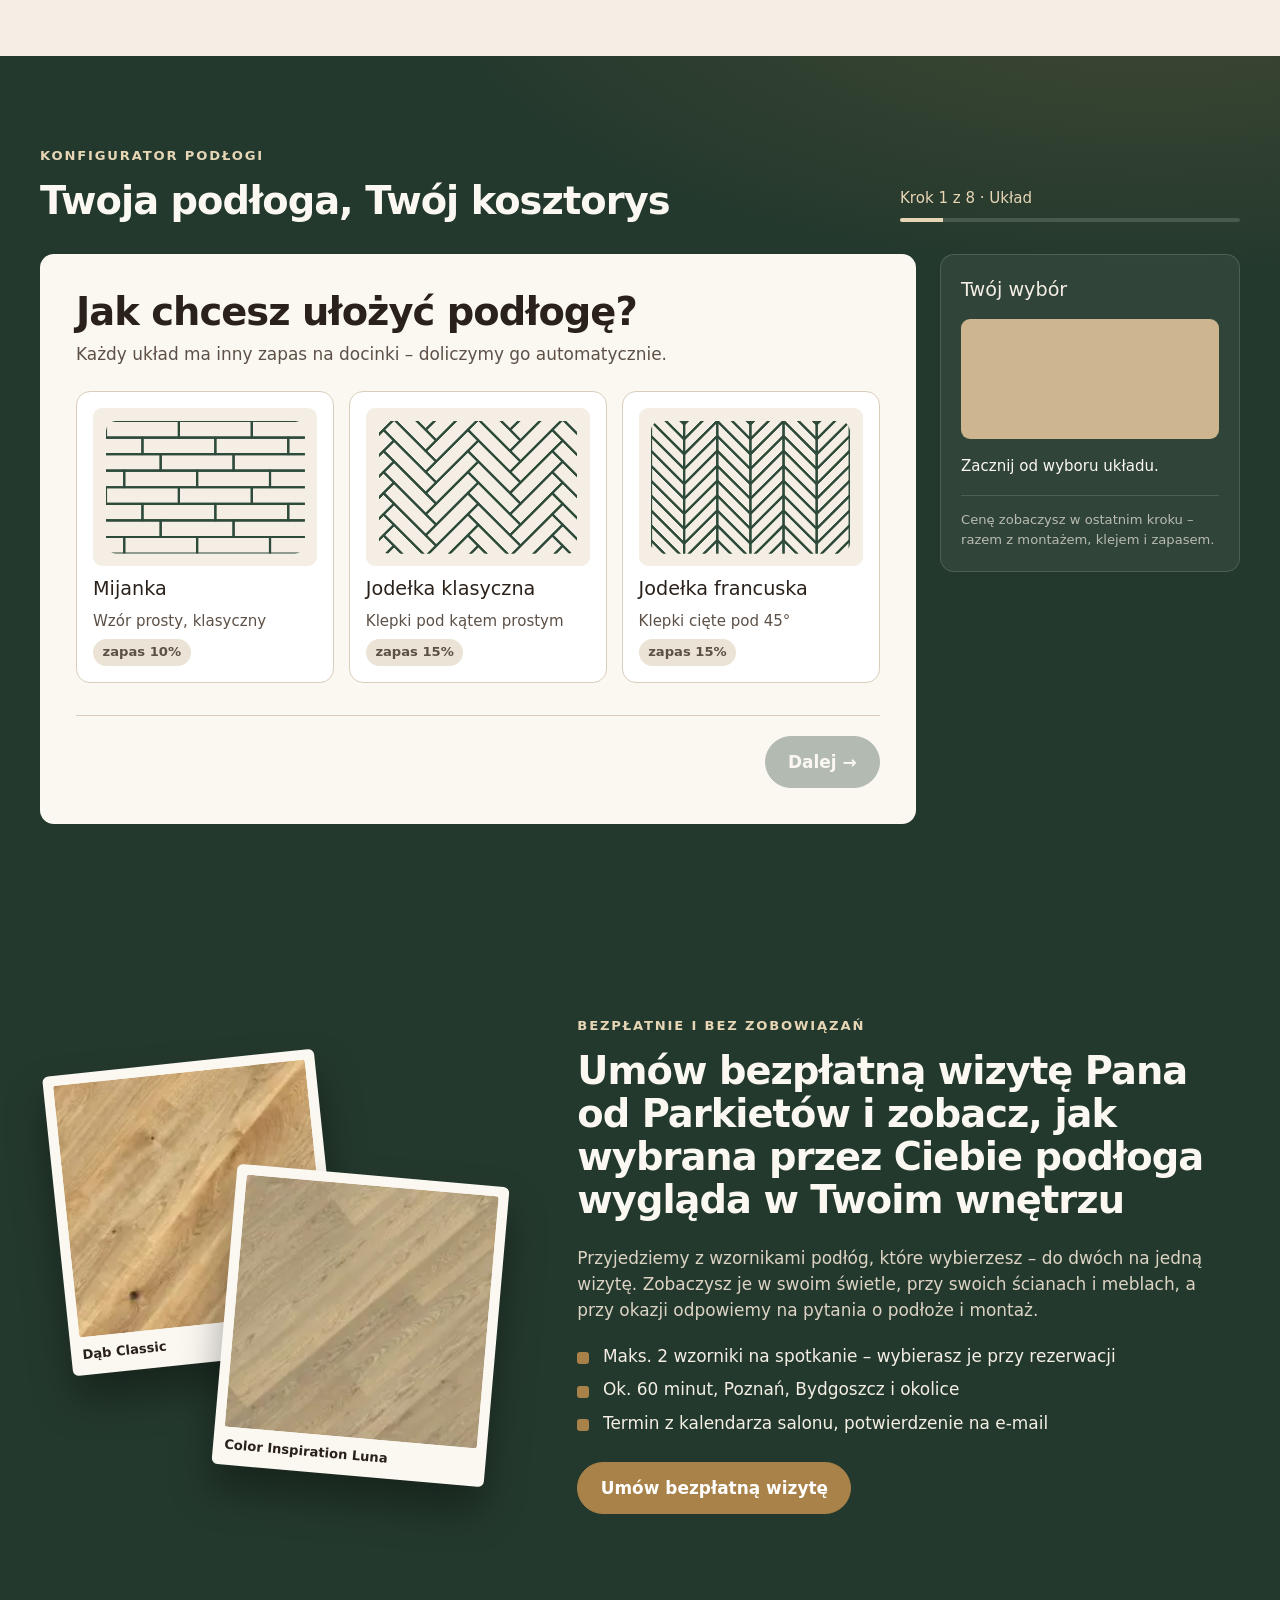
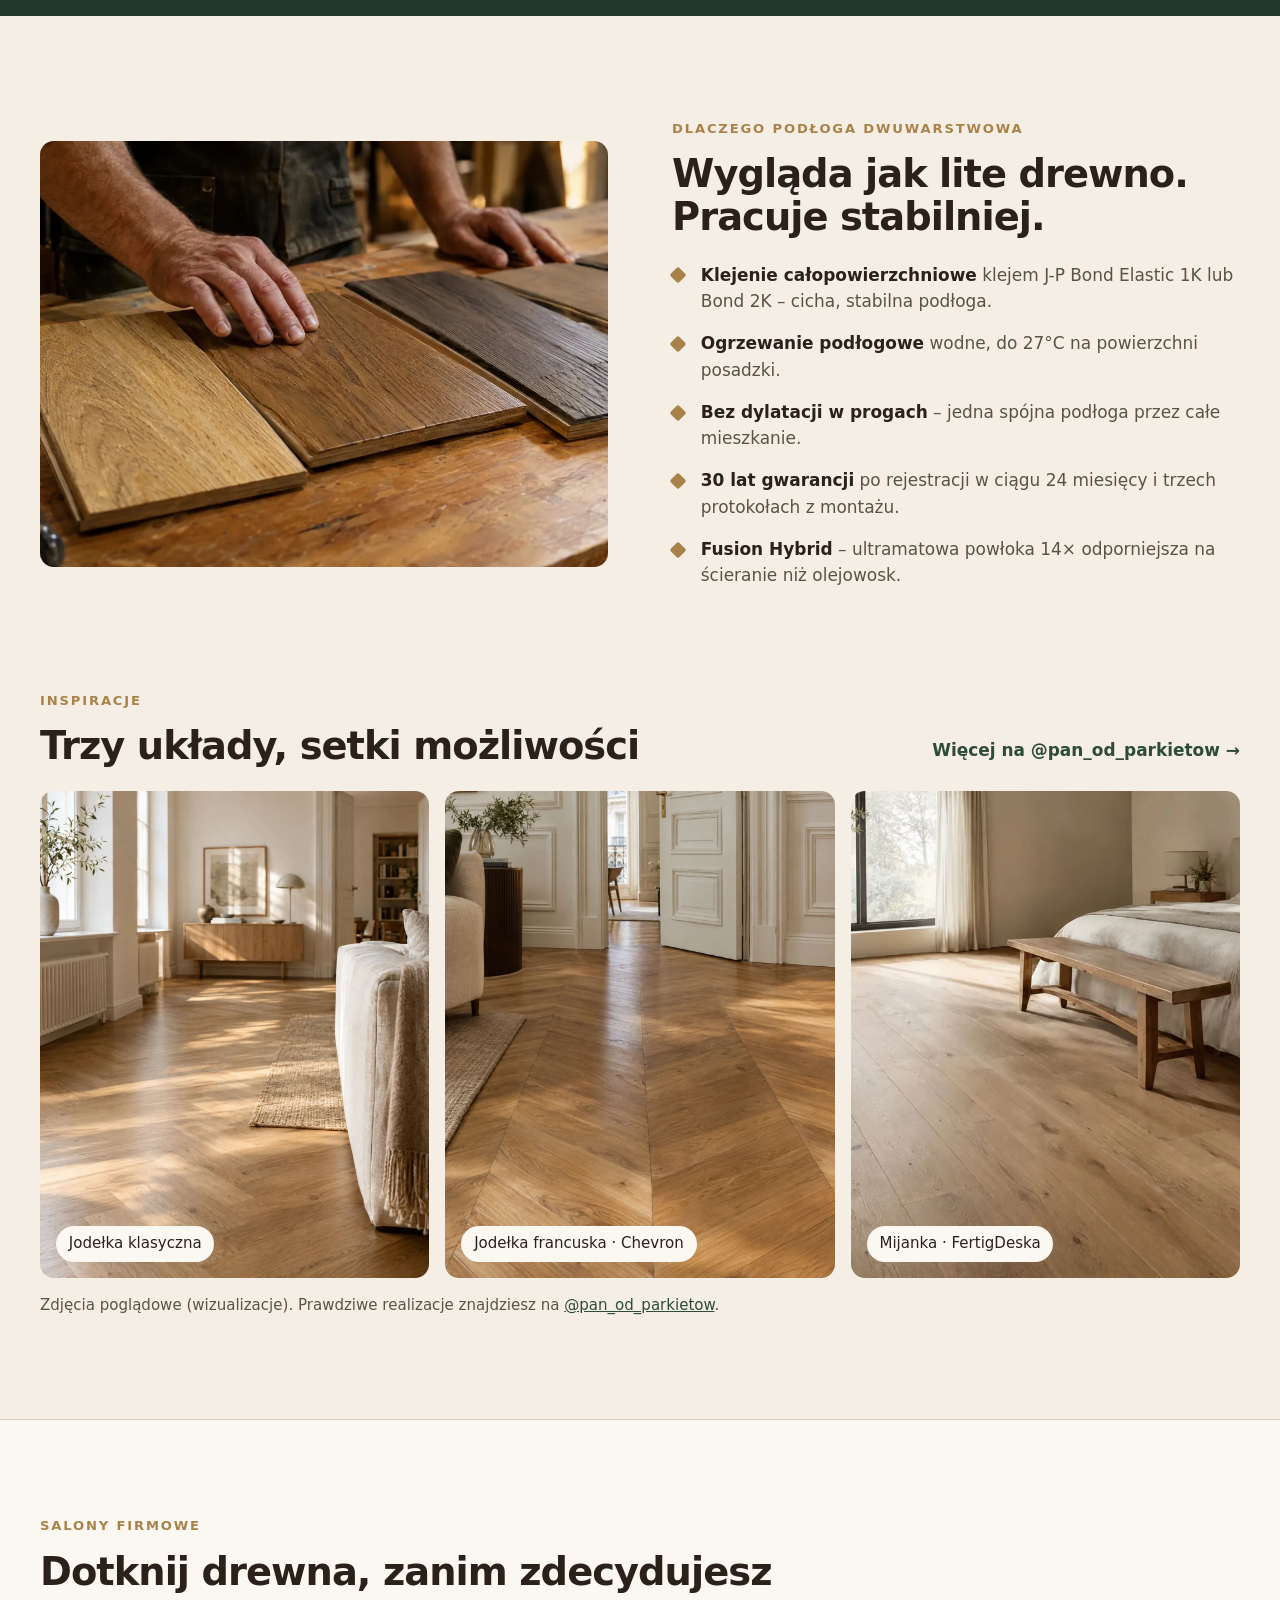
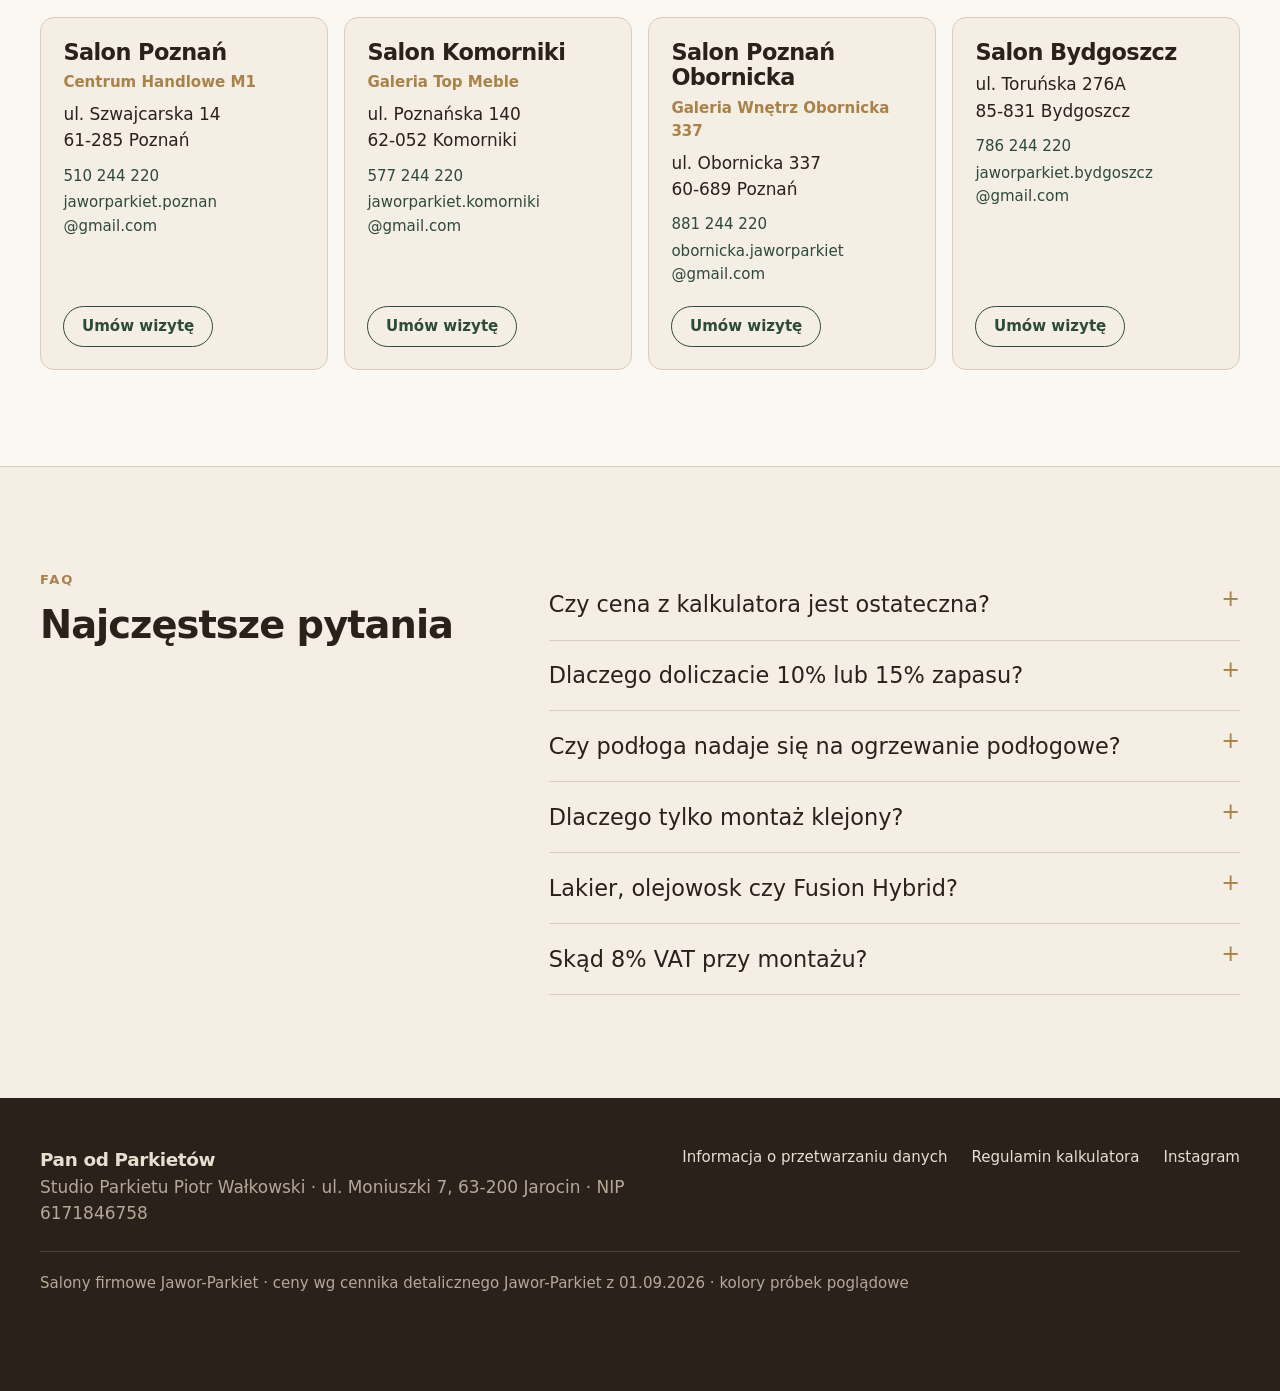
==== commit 7fe82992: "Bezpłatna wizyta Pana od Parkietów z maks. 2 wzornikami Nowa sekcja na stronie, rodzaj wizyty 'dom' " ====
--- a/index.html
+++ b/index.html
@@ -122,6 +122,27 @@
   </div>
 </section>
 
+<!-- WIZYTA DOMOWA -->
+<section class="visit" id="wizyta" aria-labelledby="visit-title">
+  <div class="wrap visit__grid">
+    <div class="visit__samples" aria-hidden="true">
+      <figure class="sample sample--a"><img src="img/drewno/dab-classic.webp" alt="" width="400" height="400" loading="lazy" decoding="async"><figcaption>Dąb Classic</figcaption></figure>
+      <figure class="sample sample--b"><img src="img/drewno/ci-luna.webp" alt="" width="400" height="400" loading="lazy" decoding="async"><figcaption>Color Inspiration Luna</figcaption></figure>
+    </div>
+    <div>
+      <p class="eyebrow eyebrow--light">Bezpłatnie i bez zobowiązań</p>
+      <h2 id="visit-title">Umów bezpłatną wizytę Pana od Parkietów i zobacz, jak wybrana przez Ciebie podłoga wygląda w Twoim wnętrzu</h2>
+      <p class="visit__lead">Przyjedziemy z wzornikami podłóg, które wybierzesz – do dwóch na jedną wizytę. Zobaczysz je w swoim świetle, przy swoich ścianach i meblach, a przy okazji odpowiemy na pytania o podłoże i montaż.</p>
+      <ul class="visit__pts">
+        <li>Maks. 2 wzorniki na spotkanie – wybierasz je przy rezerwacji</li>
+        <li>Ok. 60 minut, Poznań, Bydgoszcz i okolice</li>
+        <li>Termin z kalendarza salonu, potwierdzenie na e-mail</li>
+      </ul>
+      <button type="button" class="btn btn--light" id="visitBtn">Umów bezpłatną wizytę</button>
+    </div>
+  </div>
+</section>
+
 <!-- WHY -->
 <section class="why">
   <div class="wrap why__grid">
@@ -212,7 +233,11 @@
       <label class="field"><span>Imię i nazwisko</span><input name="name" autocomplete="name" required maxlength="80"></label>
       <label class="field"><span>Telefon</span><input name="phone" type="tel" autocomplete="tel" placeholder="+48 ___ ___ ___" required maxlength="20"></label>
       <label class="field"><span>E-mail</span><input name="email" type="email" autocomplete="email" required maxlength="120"></label>
-      <label class="field"><span>Miejscowość inwestycji <small>(wymagana przy pomiarze)</small></span><input name="city" autocomplete="address-level2" maxlength="60"></label>
+      <label class="field"><span>Miejscowość inwestycji <small id="mCityReq">(wymagana przy pomiarze)</small></span><input name="city" autocomplete="address-level2" maxlength="60"></label>
+      <label class="field field--full" id="mAddrF" hidden><span>Ulica i numer domu / mieszkania</span><input name="address" autocomplete="street-address" maxlength="120"></label>
+      <fieldset class="field field--full samples" id="mSamplesF" hidden><legend>Wzorniki do przywiezienia <small>(maks. 2)</small></legend>
+        <div class="grid2"><label class="field"><span>Wzornik 1</span><select name="sample1" id="mS1"></select></label><label class="field"><span>Wzornik 2 <small>(opcjonalnie)</small></span><select name="sample2" id="mS2"></select></label></div>
+      </fieldset>
       <label class="field field--full"><span>Uwagi <small>(opcjonalnie)</small></span><input name="note" maxlength="500" placeholder="np. metraż, rodzaj podłoża, ogrzewanie podłogowe"></label>
       <input name="website" tabindex="-1" autocomplete="off" class="sr" aria-hidden="true">
     </div>
--- a/style.css
+++ b/style.css
@@ -319,3 +319,23 @@
 .wood--cls{height:64px;margin-bottom:.15rem}
 .summary__swatch,.quote__vis{background-size:cover;background-position:center}
 .summary__swatch .picto,.quote__vis .picto{opacity:.85}
+
+/* wizyta domowa z wzornikami */
+.visit{background:var(--green2);color:#f4eee4;padding:clamp(4rem,8vw,7rem) 0;overflow:hidden}
+.visit__grid{display:grid;grid-template-columns:minmax(0,5fr) minmax(0,7fr);gap:clamp(2rem,5vw,4.5rem);align-items:center}
+.visit h2{color:#fbf8f2;text-wrap:balance}
+.visit__lead{margin-top:1rem;color:#dcd3c4;max-width:60ch}
+.visit__pts{list-style:none;padding:0;margin:1.2rem 0 1.6rem;display:grid;gap:.45rem}
+.visit__pts li{padding-left:1.6rem;position:relative;color:#f4eee4}
+.visit__pts li::before{content:"";position:absolute;left:0;top:.55em;width:.75rem;height:.75rem;border-radius:3px;background:var(--brass)}
+.visit__samples{position:relative;aspect-ratio:1/1;max-width:440px;width:100%;margin-inline:auto}
+.sample{position:absolute;width:62%;background:#fbf8f2;padding:.6rem .6rem 0;border-radius:6px;box-shadow:0 24px 40px rgba(0,0,0,.35)}
+.sample img{display:block;width:100%;aspect-ratio:1/1;object-fit:cover;border-radius:3px}
+.sample figcaption{font-size:var(--t-xs);color:#2a211b;padding:.5rem .1rem .6rem;font-weight:600}
+.sample--a{left:0;top:4%;transform:rotate(-6deg)}
+.sample--b{right:0;bottom:2%;transform:rotate(5deg)}
+.btn--light{background:var(--brass);border-color:var(--brass);color:#fff} .btn--light:hover{background:#94703c}
+.samples{border:0;padding:0;margin:.4rem 0 0}
+.samples legend{font-weight:600;margin-bottom:.4rem}
+@media (max-width:760px){.visit__grid{grid-template-columns:1fr}.visit__samples{max-width:320px}}
+@media print{.visit{display:none!important}}
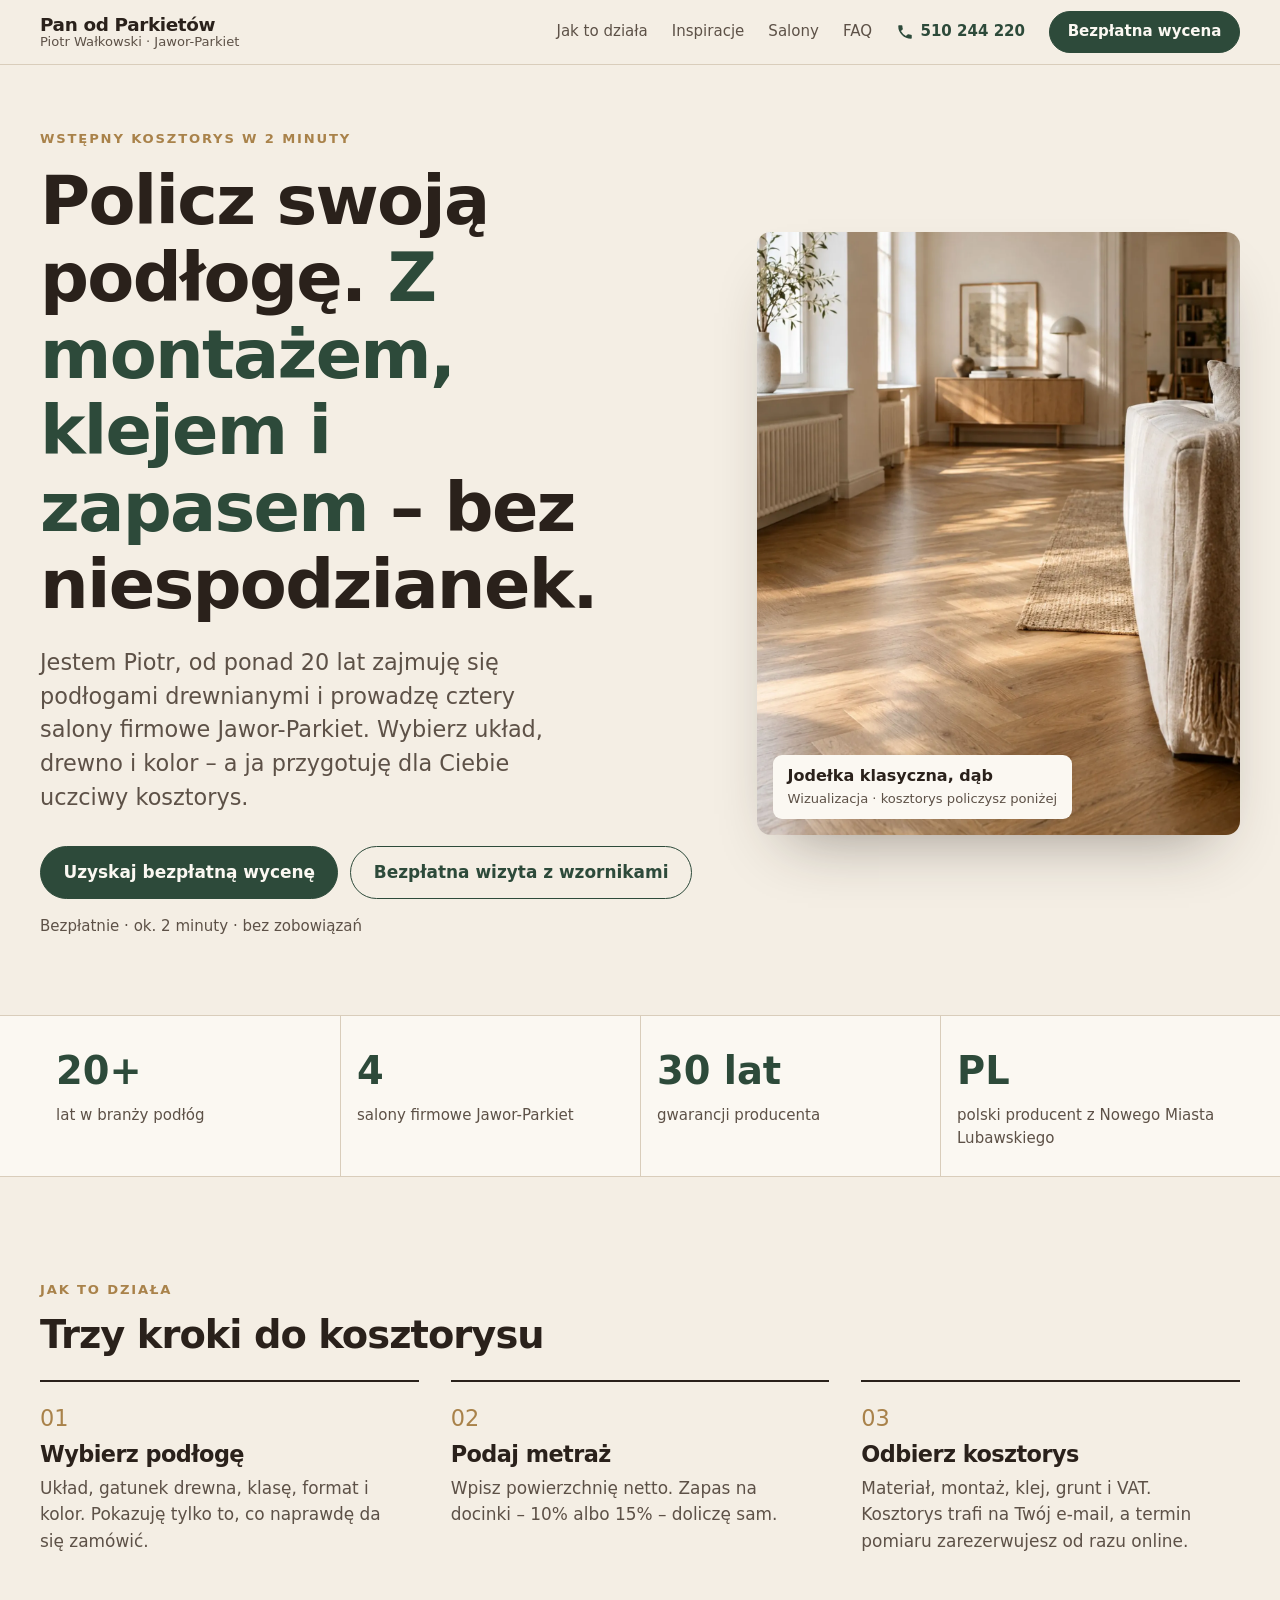
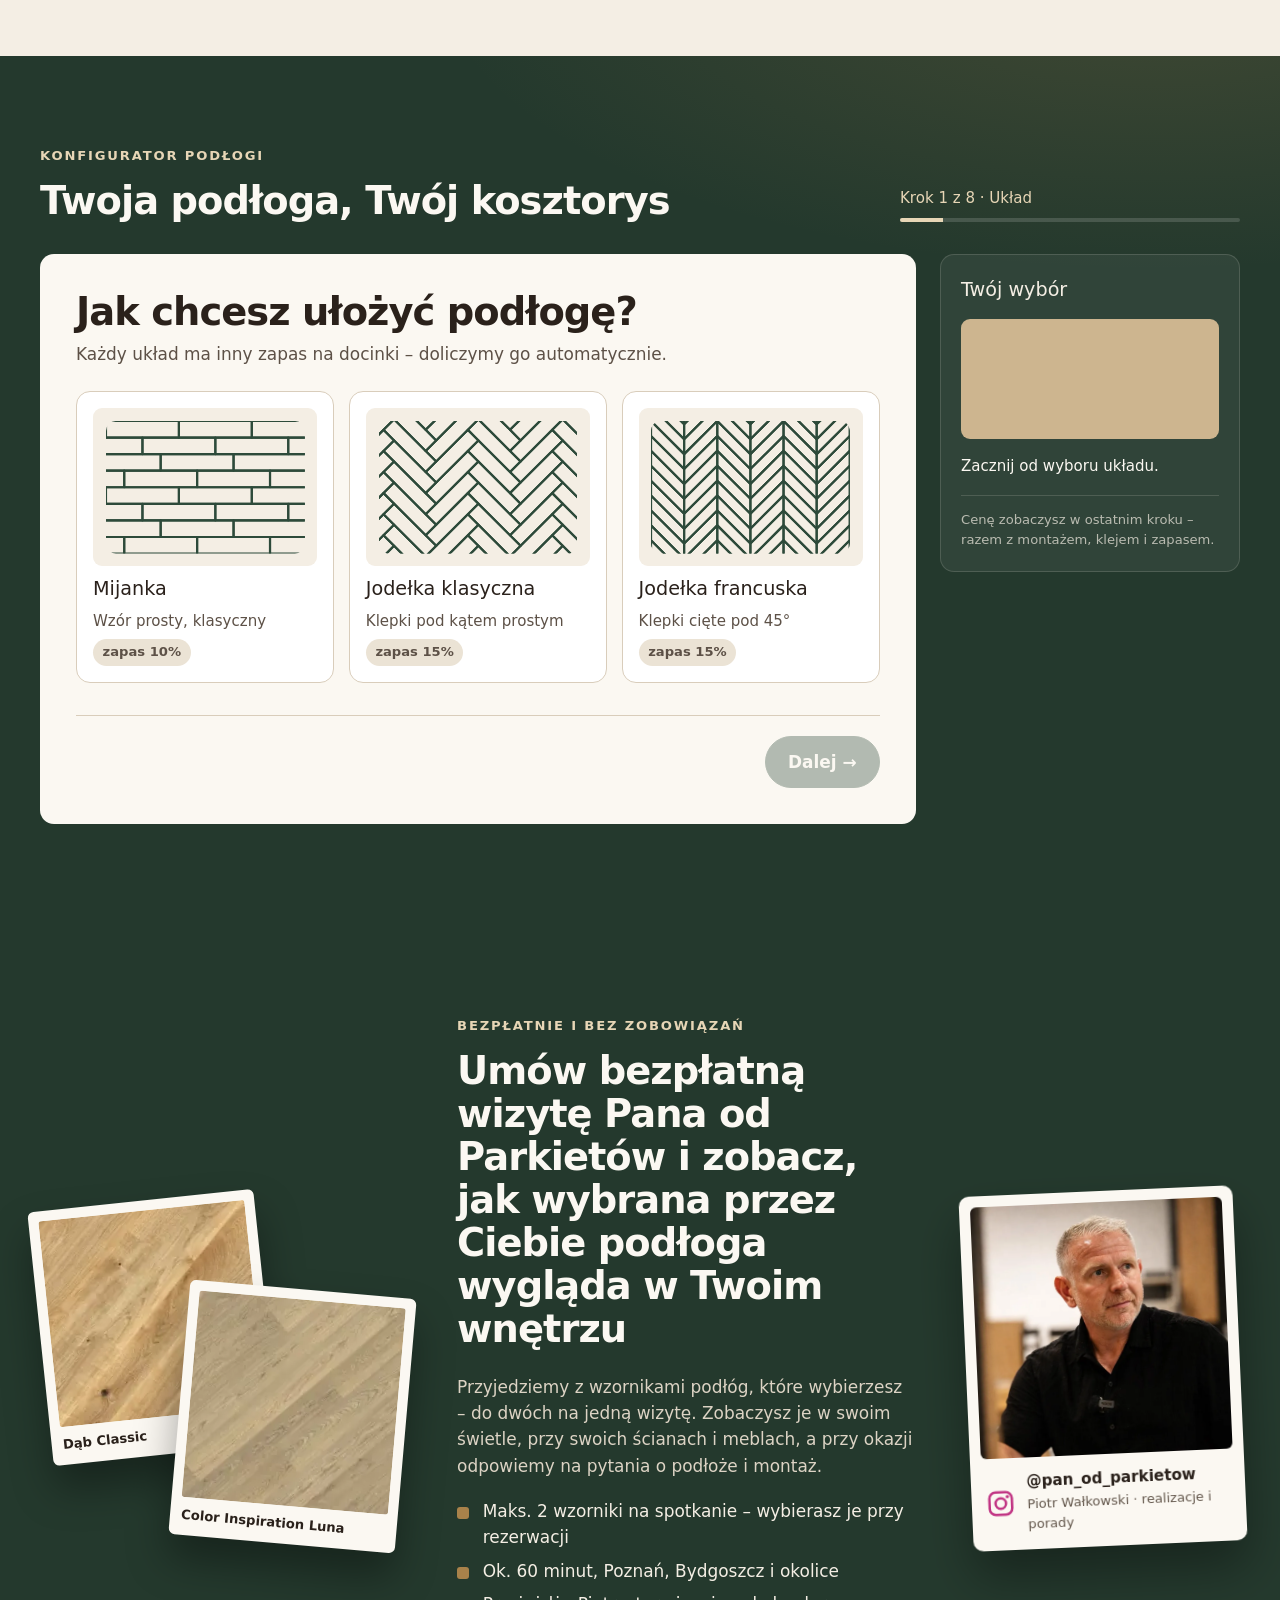
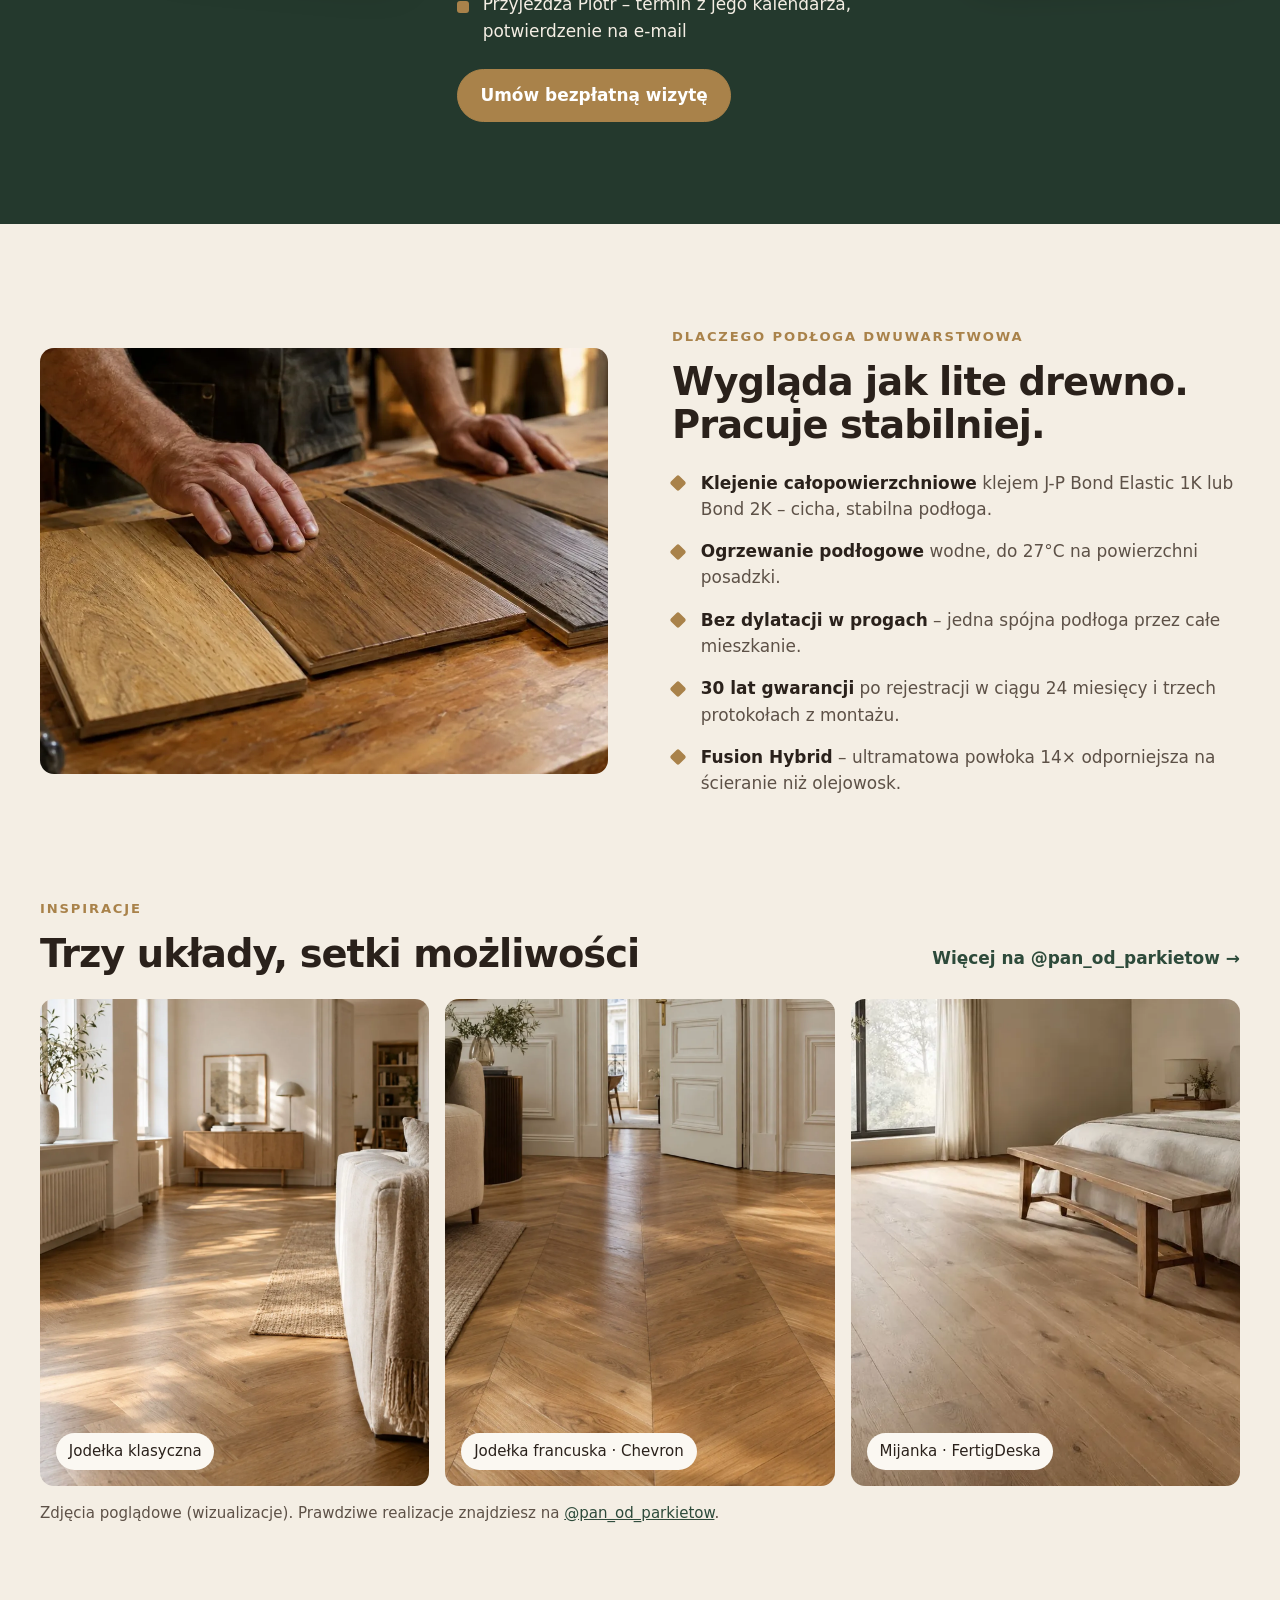
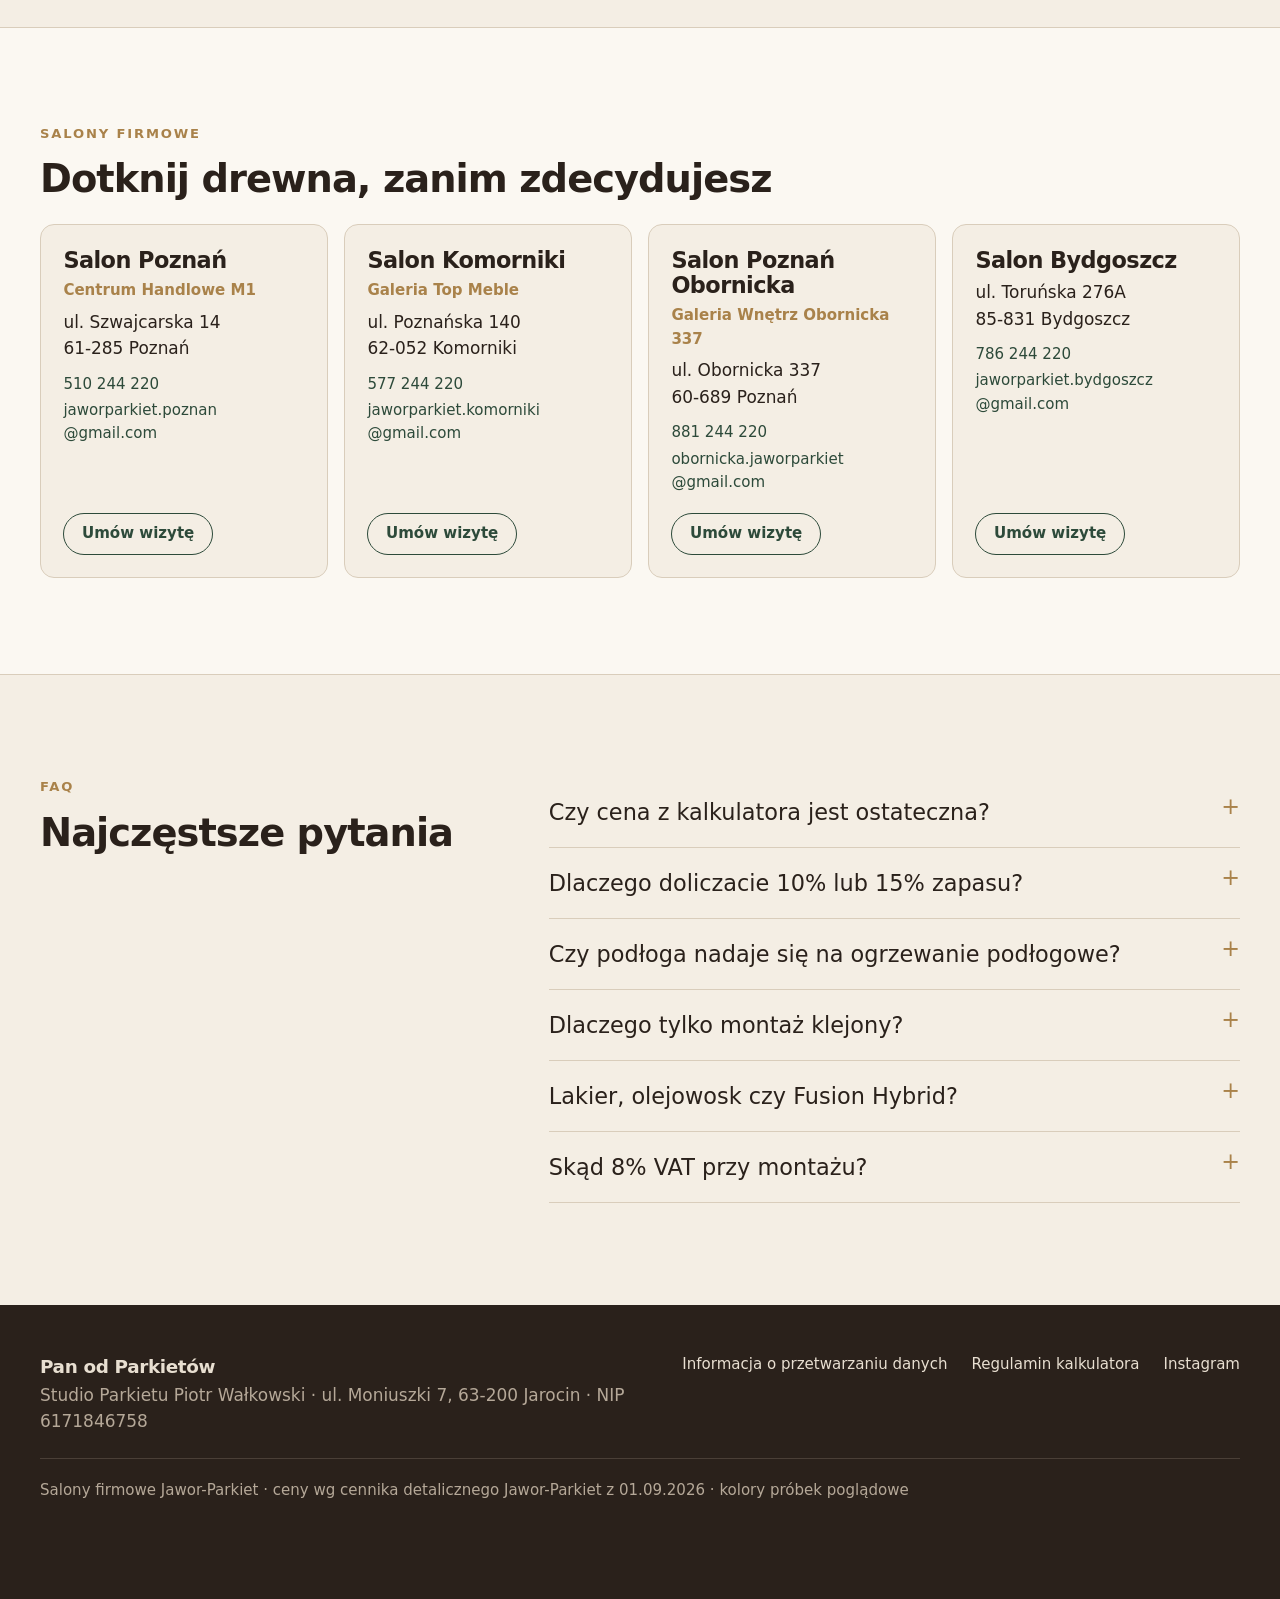
==== commit eecd7806: "Sekcja wizyty: dwa wzorniki + Instagram Piotra po prawej; hero z wizualizacją jodełki Co-Authored-By" ====
--- a/index.html
+++ b/index.html
@@ -62,13 +62,13 @@
       <p class="lead">Jestem Piotr, od ponad 20 lat zajmuję się podłogami drewnianymi i prowadzę cztery salony firmowe Jawor-Parkiet. Wybierz układ, drewno i kolor – a ja przygotuję dla Ciebie uczciwy kosztorys.</p>
       <div class="hero__cta">
         <a href="#kalkulator" class="btn">Uzyskaj bezpłatną wycenę</a>
-        <a href="https://www.instagram.com/pan_od_parkietow/" target="_blank" rel="noopener" class="btn btn--ghost">Zobacz mój Instagram</a>
+        <a href="#wizyta" class="btn btn--ghost">Bezpłatna wizyta z wzornikami</a>
       </div>
       <p class="micro">Bezpłatnie · ok. 2 minuty · bez zobowiązań</p>
     </div>
     <figure class="hero__media">
-      <img src="img/piotr.webp" alt="Piotr Wałkowski – Pan od Parkietów" width="900" height="900" fetchpriority="high">
-      <figcaption class="hero__tag"><span>Piotr Wałkowski</span>Pan od Parkietów · 20+ lat w branży</figcaption>
+      <img src="img/hero.webp" alt="Wizualizacja: dębowa jodełka klasyczna w jasnym salonie" width="1400" height="2100" fetchpriority="high">
+      <figcaption class="hero__tag"><span>Jodełka klasyczna, dąb</span>Wizualizacja · kosztorys policzysz poniżej</figcaption>
     </figure>
   </div>
 </section>
@@ -136,10 +136,17 @@
       <ul class="visit__pts">
         <li>Maks. 2 wzorniki na spotkanie – wybierasz je przy rezerwacji</li>
         <li>Ok. 60 minut, Poznań, Bydgoszcz i okolice</li>
-        <li>Termin z kalendarza salonu, potwierdzenie na e-mail</li>
+        <li>Przyjeżdża Piotr – termin z jego kalendarza, potwierdzenie na e-mail</li>
       </ul>
       <button type="button" class="btn btn--light" id="visitBtn">Umów bezpłatną wizytę</button>
     </div>
+    <a class="ig-card visit__ig" href="https://www.instagram.com/pan_od_parkietow/" target="_blank" rel="noopener" aria-label="Instagram Piotra – @pan_od_parkietow">
+      <img src="img/piotr.webp" alt="Piotr Wałkowski – Pan od Parkietów" width="900" height="900" loading="lazy" decoding="async">
+      <span class="ig-card__bar">
+        <svg class="ig-card__ico" viewBox="0 0 24 24" aria-hidden="true"><rect x="3" y="3" width="18" height="18" rx="5" fill="none" stroke="currentColor" stroke-width="2"/><circle cx="12" cy="12" r="4.2" fill="none" stroke="currentColor" stroke-width="2"/><circle cx="17.4" cy="6.6" r="1.3" fill="currentColor"/></svg>
+        <span><b>@pan_od_parkietow</b><small>Piotr Wałkowski · realizacje i porady</small></span>
+      </span>
+    </a>
   </div>
 </section>
 
--- a/style.css
+++ b/style.css
@@ -51,7 +51,7 @@
 .hero__cta{display:flex;flex-wrap:wrap;gap:.75rem}
 .micro{margin-top:1rem;font-size:var(--t-sm);color:var(--ink2)}
 .hero__media{position:relative;border-radius:var(--r);overflow:hidden;aspect-ratio:4/5;box-shadow:0 30px 60px -30px rgba(42,33,27,.45)}
-.hero__media img{width:100%;height:100%;object-fit:cover;object-position:50% 20%}
+.hero__media img{width:100%;height:100%;object-fit:cover;object-position:50% 65%}
 .hero__tag{position:absolute;left:1rem;bottom:1rem;background:var(--paper);border-radius:var(--r-s);padding:.6rem .9rem;font-size:var(--t-xs);color:var(--ink2);display:flex;flex-direction:column}
 .hero__tag span{font-family:var(--serif);font-size:1rem;font-weight:600;color:var(--ink)}
 
@@ -322,7 +322,9 @@
 
 /* wizyta domowa z wzornikami */
 .visit{background:var(--green2);color:#f4eee4;padding:clamp(4rem,8vw,7rem) 0;overflow:hidden}
-.visit__grid{display:grid;grid-template-columns:minmax(0,5fr) minmax(0,7fr);gap:clamp(2rem,5vw,4.5rem);align-items:center}
+.visit__grid{display:grid;grid-template-columns:minmax(0,4fr) minmax(0,5fr) minmax(0,3fr);grid-template-areas:'s t i';gap:clamp(2rem,4vw,3.5rem);align-items:center}
+.visit__samples{grid-area:s}.visit__grid>div:not(.visit__samples){grid-area:t}.visit__ig{grid-area:i}
+@media (max-width:1100px){.visit__grid{grid-template-columns:minmax(0,5fr) minmax(0,7fr);grid-template-areas:'s t' 'i t'}.visit__ig{max-width:300px}}
 .visit h2{color:#fbf8f2;text-wrap:balance}
 .visit__lead{margin-top:1rem;color:#dcd3c4;max-width:60ch}
 .visit__pts{list-style:none;padding:0;margin:1.2rem 0 1.6rem;display:grid;gap:.45rem}
@@ -337,5 +339,19 @@
 .btn--light{background:var(--brass);border-color:var(--brass);color:#fff} .btn--light:hover{background:#94703c}
 .samples{border:0;padding:0;margin:.4rem 0 0}
 .samples legend{font-weight:600;margin-bottom:.4rem}
-@media (max-width:760px){.visit__grid{grid-template-columns:1fr}.visit__samples{max-width:320px}}
+@media (max-width:760px){.visit__grid{grid-template-columns:1fr;grid-template-areas:'t' 's' 'i'}.visit__samples{max-width:320px}}
 @media print{.visit{display:none!important}}
+
+/* Instagram Piotra w sekcji wizyty */
+.ig-card{display:block;max-width:340px;width:100%;margin-inline:auto;background:#fbf8f2;border-radius:10px;padding:.7rem .7rem 0;box-shadow:0 26px 50px rgba(0,0,0,.35);transform:rotate(-2.5deg);text-decoration:none;color:#2a211b;transition:transform .25s ease}
+.ig-card:hover,.ig-card:focus-visible{transform:rotate(0) translateY(-4px)}
+.ig-card img{display:block;width:100%;aspect-ratio:1/1;object-fit:cover;object-position:50% 20%;border-radius:6px}
+.ig-card__bar{display:flex;align-items:center;gap:.7rem;padding:.8rem .2rem .9rem}
+.ig-card__bar b{display:block;font-size:1rem}
+.ig-card__bar small{display:block;font-size:var(--t-xs);color:#62564b}
+.ig-card__bar>span:nth-child(2){min-width:0}
+.ig-card__bar b{white-space:nowrap;font-size:.95rem}
+.ig-card__ico{width:30px;height:30px;flex:none;color:#c13584}
+.ig-card__go{margin-left:auto;font-weight:600;font-size:var(--t-xs);color:var(--green);white-space:nowrap}
+@media (prefers-reduced-motion:reduce){.ig-card{transition:none}}
+@media (max-width:760px){.ig-card{max-width:320px}}
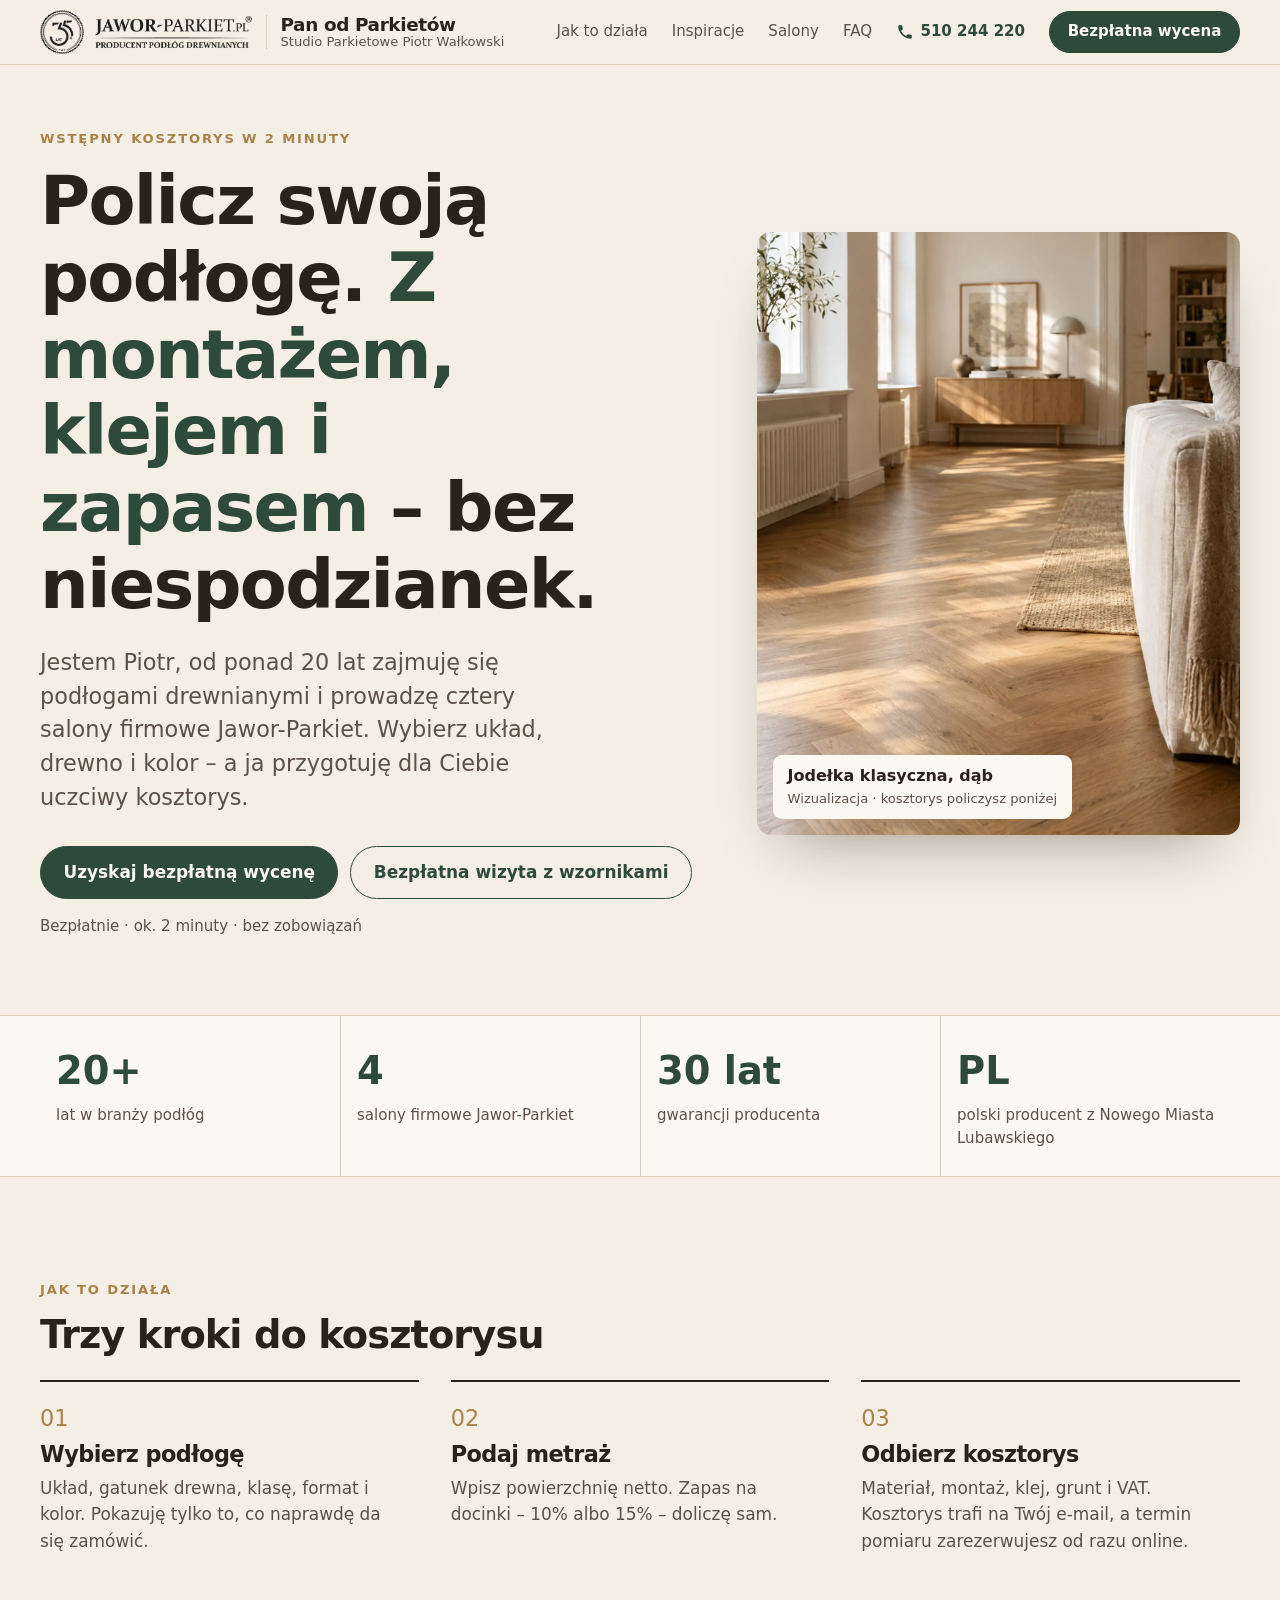
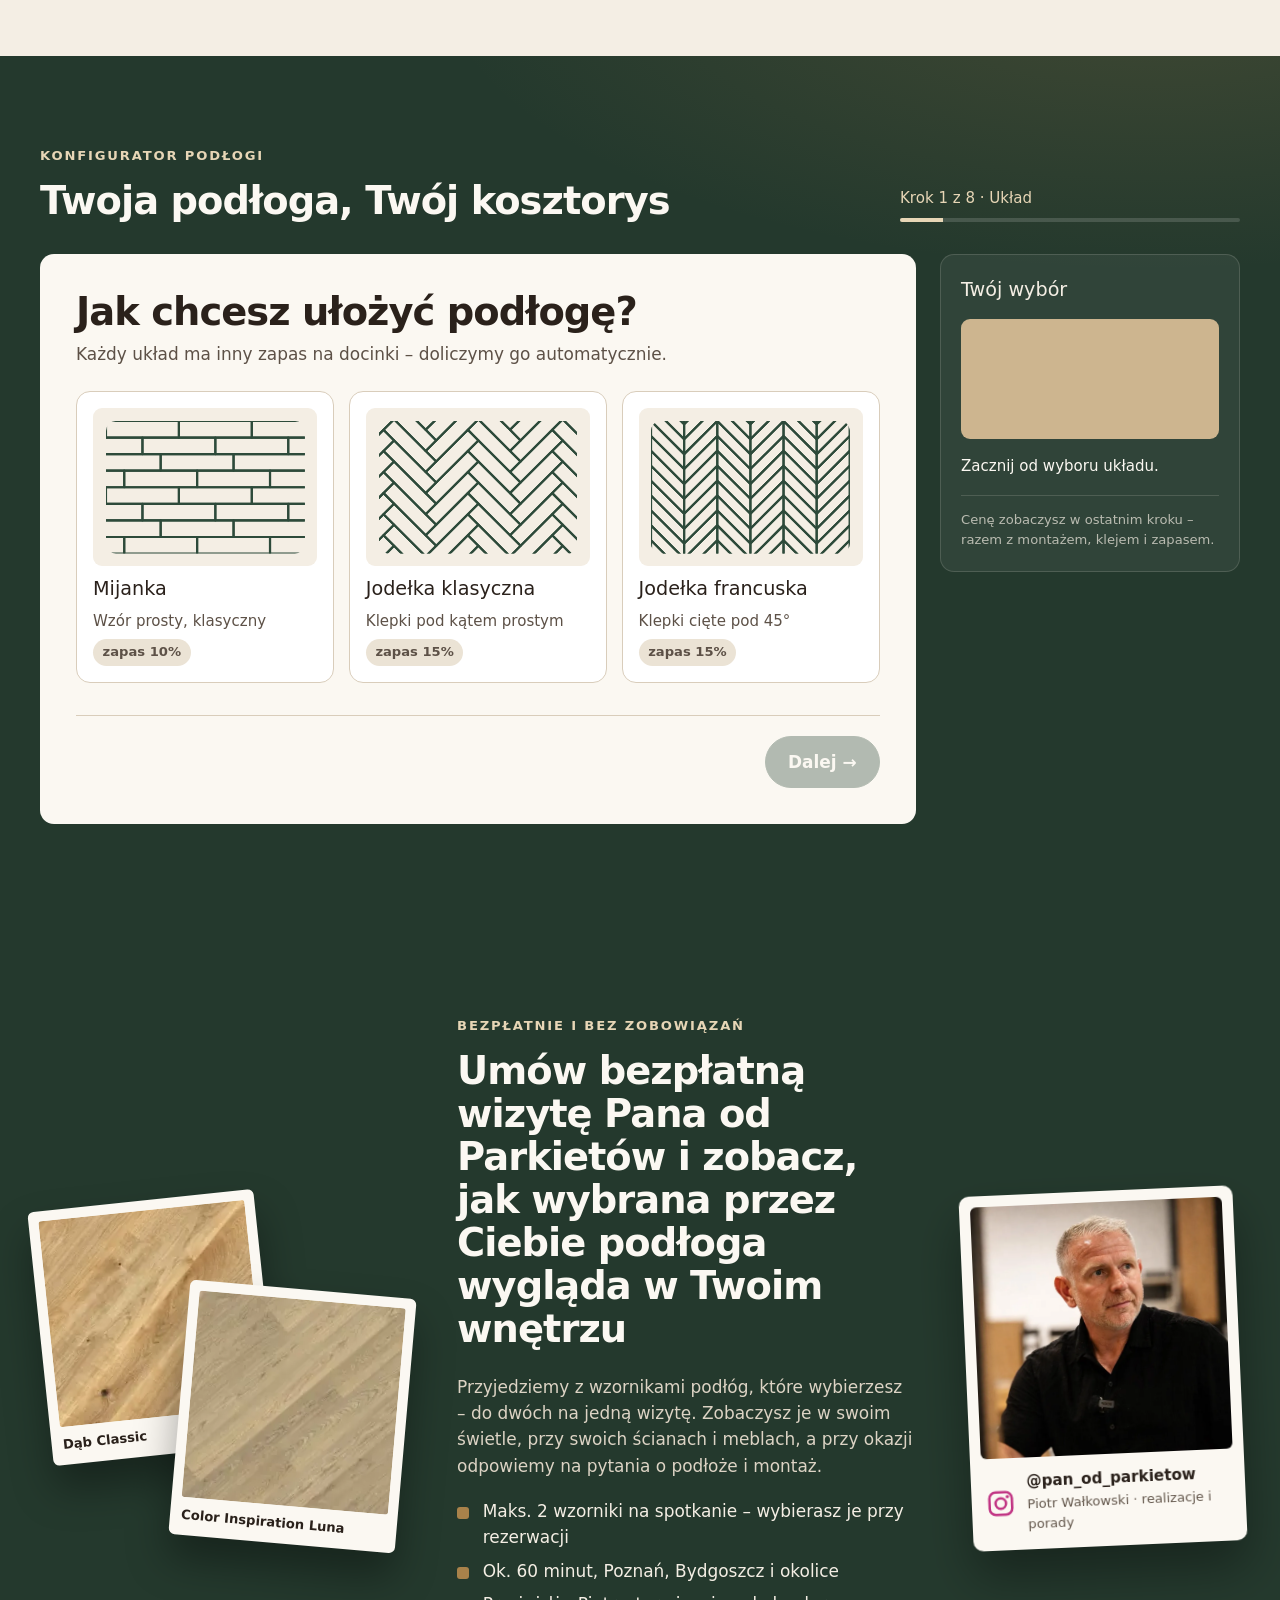
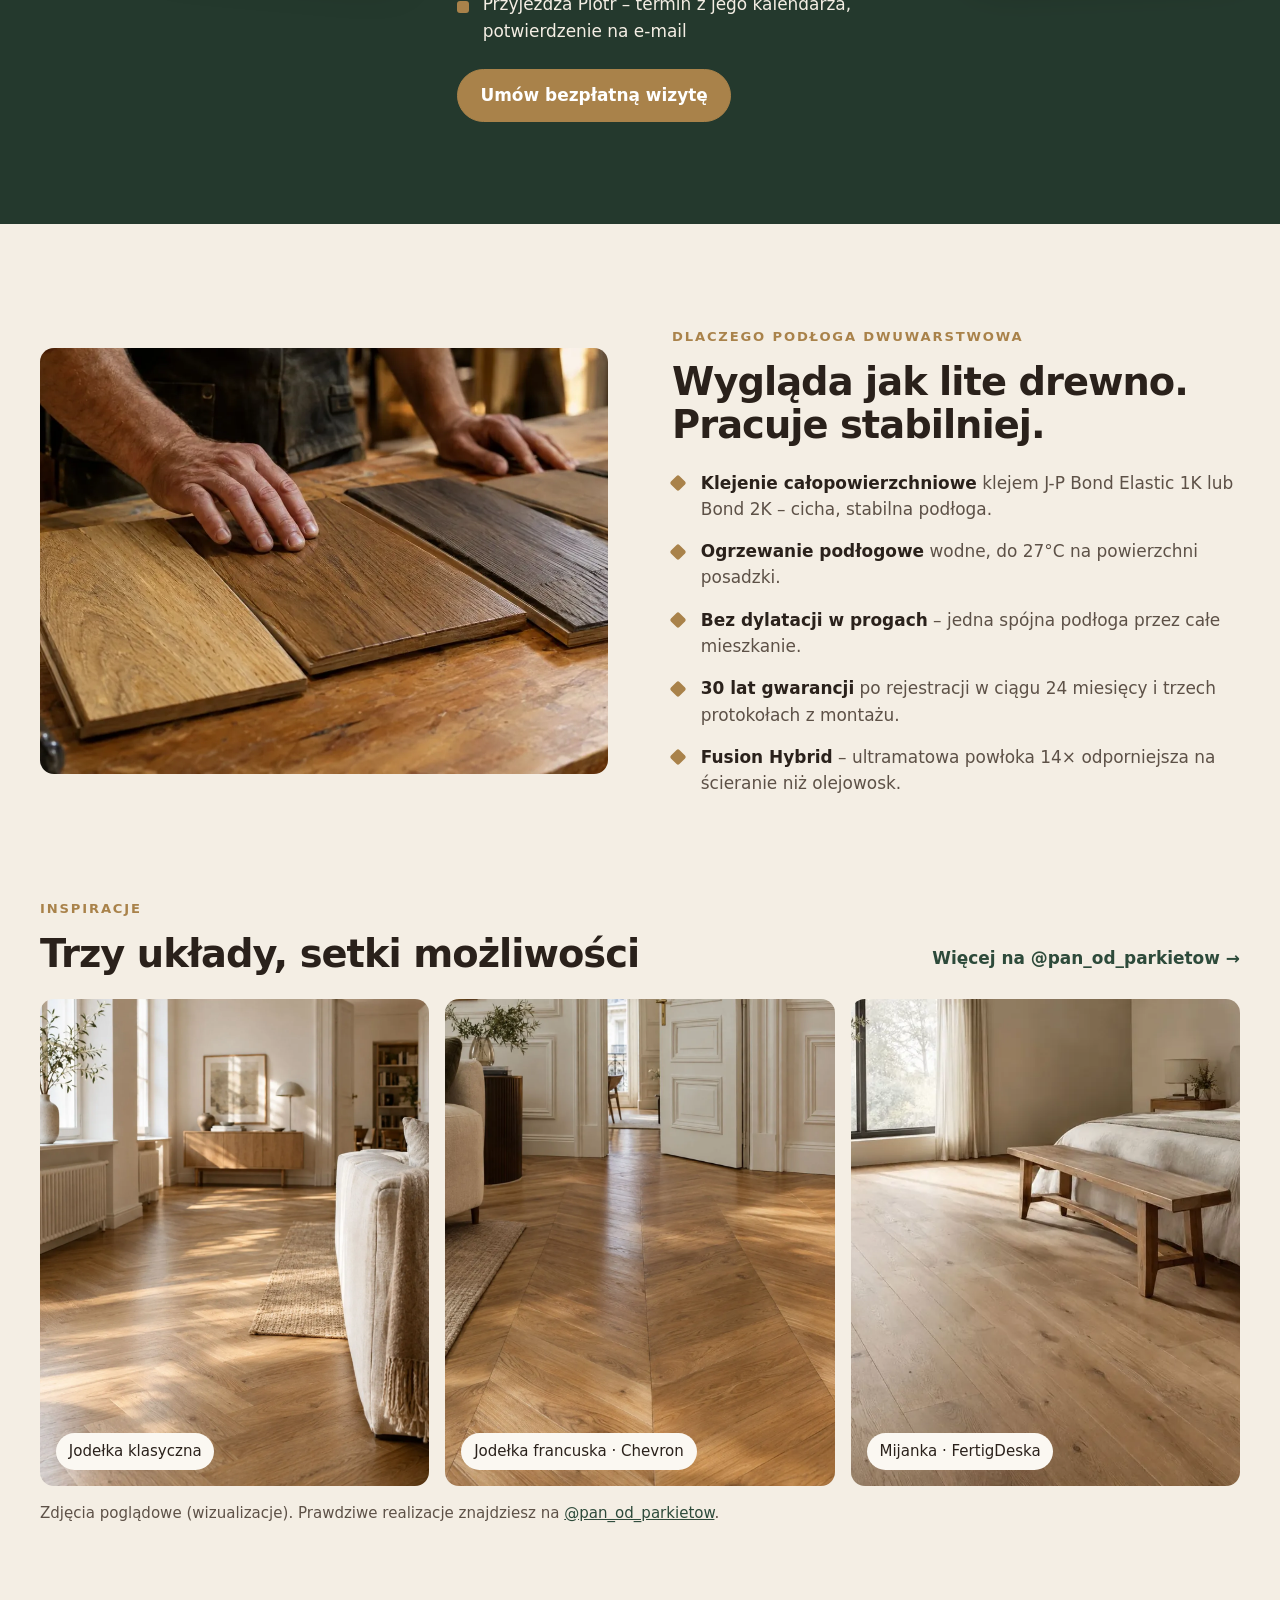
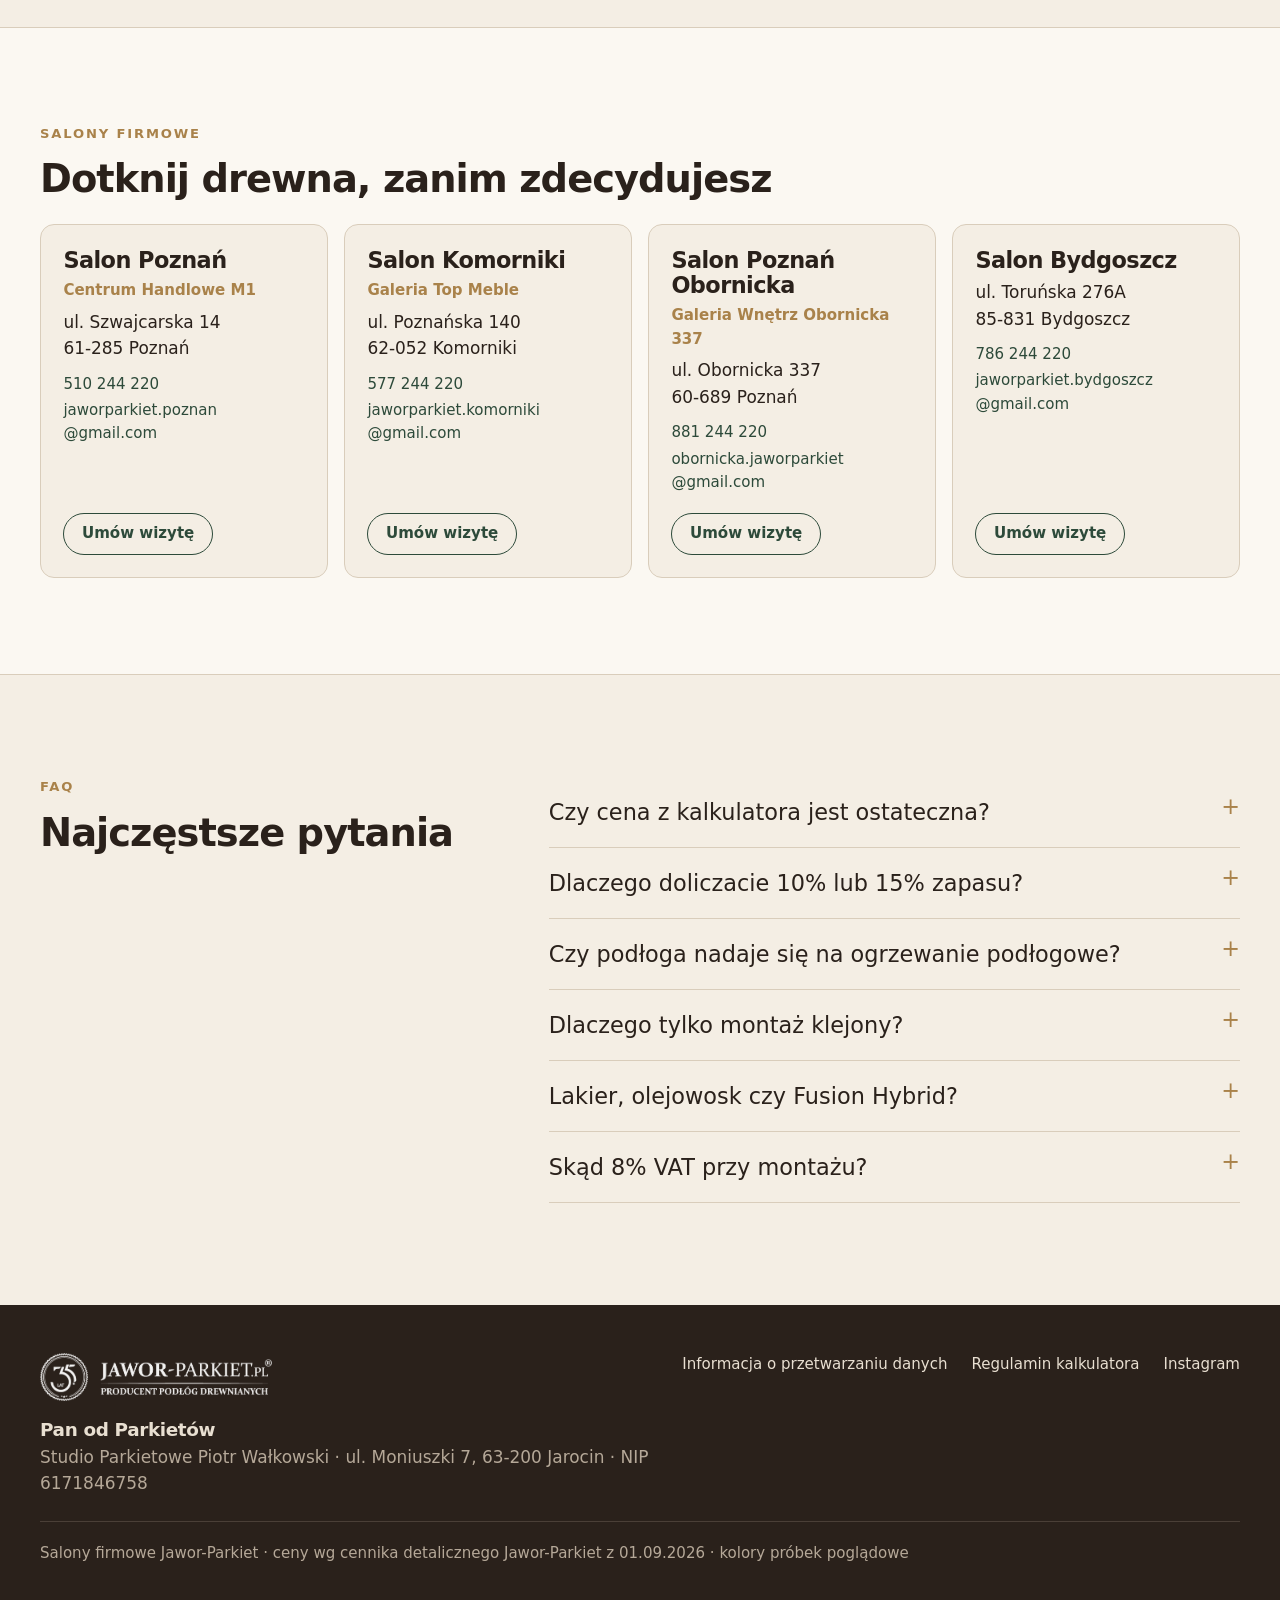
==== commit 859eb493: "Logo Jawor-Parkiet, nazwa Studio Parkietowe Piotr Wałkowski, nowy PDF kosztorysu (A4, 1 strona) Co-A" ====
--- a/index.html
+++ b/index.html
@@ -19,10 +19,10 @@
 <meta property="og:image:width" content="1200"><meta property="og:image:height" content="630">
 <meta name="twitter:card" content="summary_large_image">
 <link rel="preload" href="fonts/InterVariable.woff2" as="font" type="font/woff2" crossorigin>
-<link rel="stylesheet" href="style.css">
+<link rel="stylesheet" href="style.css?v=20261122d">
 <script type="application/ld+json">
 {"@context":"https://schema.org","@graph":[
-{"@type":"Organization","@id":"https://panodparkietow.pl/#org","name":"Studio Parkietu Piotr Wałkowski","alternateName":"Pan od Parkietów","url":"https://panodparkietow.pl/","logo":"https://panodparkietow.pl/img/og.jpg","vatID":"PL6171846758","founder":{"@type":"Person","name":"Piotr Wałkowski"},"sameAs":["https://www.instagram.com/pan_od_parkietow/"],"address":{"@type":"PostalAddress","streetAddress":"ul. Moniuszki 7","postalCode":"63-200","addressLocality":"Jarocin","addressCountry":"PL"}},
+{"@type":"Organization","@id":"https://panodparkietow.pl/#org","name":"Studio Parkietowe Piotr Wałkowski","alternateName":"Pan od Parkietów","url":"https://panodparkietow.pl/","logo":"https://panodparkietow.pl/img/og.jpg","vatID":"PL6171846758","founder":{"@type":"Person","name":"Piotr Wałkowski"},"sameAs":["https://www.instagram.com/pan_od_parkietow/"],"address":{"@type":"PostalAddress","streetAddress":"ul. Moniuszki 7","postalCode":"63-200","addressLocality":"Jarocin","addressCountry":"PL"}},
 {"@type":"HomeGoodsStore","name":"Jawor-Parkiet Salon Poznań – CH M1","parentOrganization":{"@id":"https://panodparkietow.pl/#org"},"telephone":"+48510244220","email":"jaworparkiet.poznan@gmail.com","address":{"@type":"PostalAddress","streetAddress":"ul. Szwajcarska 14","postalCode":"61-285","addressLocality":"Poznań","addressCountry":"PL"}},
 {"@type":"HomeGoodsStore","name":"Jawor-Parkiet Salon Komorniki – Galeria Top Meble","parentOrganization":{"@id":"https://panodparkietow.pl/#org"},"telephone":"+48577244220","email":"jaworparkiet.komorniki@gmail.com","address":{"@type":"PostalAddress","streetAddress":"ul. Poznańska 140","postalCode":"62-052","addressLocality":"Komorniki","addressCountry":"PL"}},
 {"@type":"HomeGoodsStore","name":"Jawor-Parkiet Salon Poznań Obornicka","parentOrganization":{"@id":"https://panodparkietow.pl/#org"},"telephone":"+48881244220","email":"obornicka.jaworparkiet@gmail.com","address":{"@type":"PostalAddress","streetAddress":"ul. Obornicka 337","postalCode":"60-689","addressLocality":"Poznań","addressCountry":"PL"}},
@@ -37,8 +37,9 @@
 <header class="topbar">
   <div class="wrap topbar__in">
     <a href="#top" class="brand" aria-label="Pan od Parkietów – strona główna">
-      <span class="brand__name">Pan od Parkietów</span>
-      <span class="brand__sub">Piotr Wałkowski · Jawor-Parkiet</span>
+      <img class="brand__jp" src="img/brand/jp-logo-h120.png" alt="Jawor-Parkiet – producent podłóg drewnianych" width="256" height="56">
+      <span class="brand__txt"><span class="brand__name">Pan od Parkietów</span>
+      <span class="brand__sub">Studio Parkietowe Piotr Wałkowski</span></span>
     </a>
     <nav class="topnav" aria-label="Nawigacja">
       <a href="#jak">Jak to działa</a>
@@ -143,7 +144,7 @@
     <a class="ig-card visit__ig" href="https://www.instagram.com/pan_od_parkietow/" target="_blank" rel="noopener" aria-label="Instagram Piotra – @pan_od_parkietow">
       <img src="img/piotr.webp" alt="Piotr Wałkowski – Pan od Parkietów" width="900" height="900" loading="lazy" decoding="async">
       <span class="ig-card__bar">
-        <svg class="ig-card__ico" viewBox="0 0 24 24" aria-hidden="true"><rect x="3" y="3" width="18" height="18" rx="5" fill="none" stroke="currentColor" stroke-width="2"/><circle cx="12" cy="12" r="4.2" fill="none" stroke="currentColor" stroke-width="2"/><circle cx="17.4" cy="6.6" r="1.3" fill="currentColor"/></svg>
+        <svg class="ig-card__ico" viewBox="0 0 24 24" width="30" height="30" aria-hidden="true"><rect x="3" y="3" width="18" height="18" rx="5" fill="none" stroke="currentColor" stroke-width="2"/><circle cx="12" cy="12" r="4.2" fill="none" stroke="currentColor" stroke-width="2"/><circle cx="17.4" cy="6.6" r="1.3" fill="currentColor"/></svg>
         <span><b>@pan_od_parkietow</b><small>Piotr Wałkowski · realizacje i porady</small></span>
       </span>
     </a>
@@ -212,7 +213,7 @@
 
 <footer class="footer">
   <div class="wrap footer__in">
-    <div><span class="brand__name">Pan od Parkietów</span><p class="muted">Studio Parkietu Piotr Wałkowski · ul. Moniuszki 7, 63-200 Jarocin · NIP 6171846758</p></div>
+    <div><img class="footer__jp" src="img/brand/jp-logo-white-h120.png" alt="Jawor-Parkiet – producent podłóg drewnianych" width="256" height="56" loading="lazy"><span class="brand__name">Pan od Parkietów</span><p class="muted">Studio Parkietowe Piotr Wałkowski · ul. Moniuszki 7, 63-200 Jarocin · NIP 6171846758</p></div>
     <div class="footer__links"><a href="polityka-prywatnosci.html" target="_blank" rel="noopener">Informacja o przetwarzaniu danych</a><a href="regulamin.html" target="_blank" rel="noopener">Regulamin kalkulatora</a><a href="https://www.instagram.com/pan_od_parkietow/" target="_blank" rel="noopener">Instagram</a></div>
     <p class="muted small">Salony firmowe Jawor-Parkiet · ceny wg cennika detalicznego Jawor-Parkiet z 01.09.2026 · kolory próbek poglądowe</p>
   </div>
@@ -258,8 +259,8 @@
   </form>
 </dialog>
 
-<script src="data.js"></script>
-<script src="pricing.js"></script>
-<script src="app.js"></script>
+<script src="data.js?v=20261122d"></script>
+<script src="pricing.js?v=20261122d"></script>
+<script src="app.js?v=20261122d"></script>
 </body>
 </html>
--- a/style.css
+++ b/style.css
@@ -38,7 +38,11 @@
 /* topbar */
 .topbar{position:sticky;top:0;z-index:30;background:rgba(244,238,228,.88);backdrop-filter:blur(10px);border-bottom:1px solid var(--line)}
 .topbar__in{display:flex;align-items:center;gap:1.5rem;height:64px}
-.brand{text-decoration:none;display:flex;flex-direction:column;line-height:1.1;margin-right:auto}
+.brand{text-decoration:none;display:flex;align-items:center;gap:.85rem;line-height:1.1;margin-right:auto}
+.brand__txt{display:flex;flex-direction:column;padding-left:.85rem;border-left:1px solid var(--line, #ddd2c1)}
+.brand__jp{height:44px;width:auto;flex:none}
+.footer__jp{display:block;height:48px;width:auto;margin-bottom:.9rem;opacity:.95}
+.quote__jp{height:36px;width:auto;display:block;flex-basis:100%;max-width:max-content;margin-bottom:.2rem}
 .brand__name{font-family:var(--serif);font-size:1.15rem;font-weight:700;letter-spacing:-.02em}
 .brand__sub{font-size:var(--t-xs);color:var(--ink2)}
 .topnav{display:flex;gap:1.5rem;font-size:var(--t-sm)} .topnav a{text-decoration:none;color:var(--ink2)} .topnav a:hover{color:var(--ink)}
@@ -355,3 +359,35 @@
 .ig-card__go{margin-left:auto;font-weight:600;font-size:var(--t-xs);color:var(--green);white-space:nowrap}
 @media (prefers-reduced-motion:reduce){.ig-card{transition:none}}
 @media (max-width:760px){.ig-card{max-width:320px}}
+
+/* PDF kosztorysu – osobny układ A4 (190 mm), renderowany poza ekranem */
+.pdfhost{position:fixed;left:-10000px;top:0;width:718px;background:#fff;z-index:-1}
+.pdfdoc{width:718px;padding:0;background:#fff;color:#2a211b;font:13px/1.45 Inter,Arial,sans-serif}
+.pdfdoc__top{display:flex;justify-content:space-between;align-items:center;gap:20px;padding-bottom:14px;border-bottom:2px solid #2a211b}
+.pdfdoc__logo{height:58px;width:auto}
+.pdfdoc__firm{display:flex;flex-direction:column;text-align:right;font-size:11.5px;color:#5d5147;line-height:1.5}
+.pdfdoc__firm b{font-size:14px;color:#2a211b}
+.pdfdoc__head{display:flex;justify-content:space-between;align-items:flex-end;gap:16px;margin:18px 0 14px}
+.pdfdoc__eye{margin:0;font-size:10.5px;letter-spacing:.14em;text-transform:uppercase;color:#a9824a;font-weight:700}
+.pdfdoc__head h1{margin:4px 0 0;font-size:24px;line-height:1.15}
+.pdfdoc__meta{display:flex;flex-direction:column;text-align:right;font-size:11.5px;color:#5d5147;white-space:nowrap}
+.pdfdoc__meta b{color:#2a211b}
+.pdfdoc__spec{display:flex;gap:16px;align-items:center;background:#f6f1e8;border-radius:8px;padding:12px}
+.pdfdoc__spec img,.pdfdoc__spec i{width:112px;height:112px;object-fit:cover;border-radius:6px;flex:none;display:block}
+.pdfdoc__spec dl{display:grid;grid-template-columns:auto 1fr;gap:3px 14px;margin:0;font-size:12.5px}
+.pdfdoc__spec dt{color:#5d5147}.pdfdoc__spec dd{margin:0;font-weight:600}
+.pdfdoc__t{width:100%;border-collapse:collapse;margin:14px 0 4px}
+.pdfdoc__t td{padding:8px 0;border-bottom:1px solid #e5dccd;vertical-align:top}
+.pdfdoc__t td:last-child{text-align:right;white-space:nowrap;font-weight:600;padding-left:16px}
+.pdfdoc__t small{display:block;color:#5d5147;font-size:11px;font-weight:400}
+.pdfdoc__t tr.sub td{font-weight:700}
+.pdfdoc__t tfoot td{border:0;padding-top:12px;font-size:16px;font-weight:700}
+.pdfdoc__t tfoot td:last-child{font-size:22px;color:#2d4a3a}
+.pdfdoc__cols{display:grid;grid-template-columns:1fr 1fr;gap:12px;margin-top:10px}
+.pdfdoc__cols>div{background:#f6f1e8;border-radius:8px;padding:10px 12px;font-size:11.5px}
+.pdfdoc__cols b{display:block;font-size:12.5px;margin-bottom:4px}
+.pdfdoc__cols p{margin:2px 0}.pdfdoc__cols .m{color:#5d5147}
+.pdfdoc__disc{margin:12px 0 0;font-size:10.5px;color:#5d5147}
+.pdfdoc__foot{margin-top:14px;padding-top:8px;border-top:1px solid #e5dccd;font-size:10px;color:#8a7f74;text-align:center}
+
+@media (max-width:600px){.brand__jp{height:32px}.brand{gap:.6rem}.brand__txt{padding-left:.6rem}.brand__sub{display:none}}
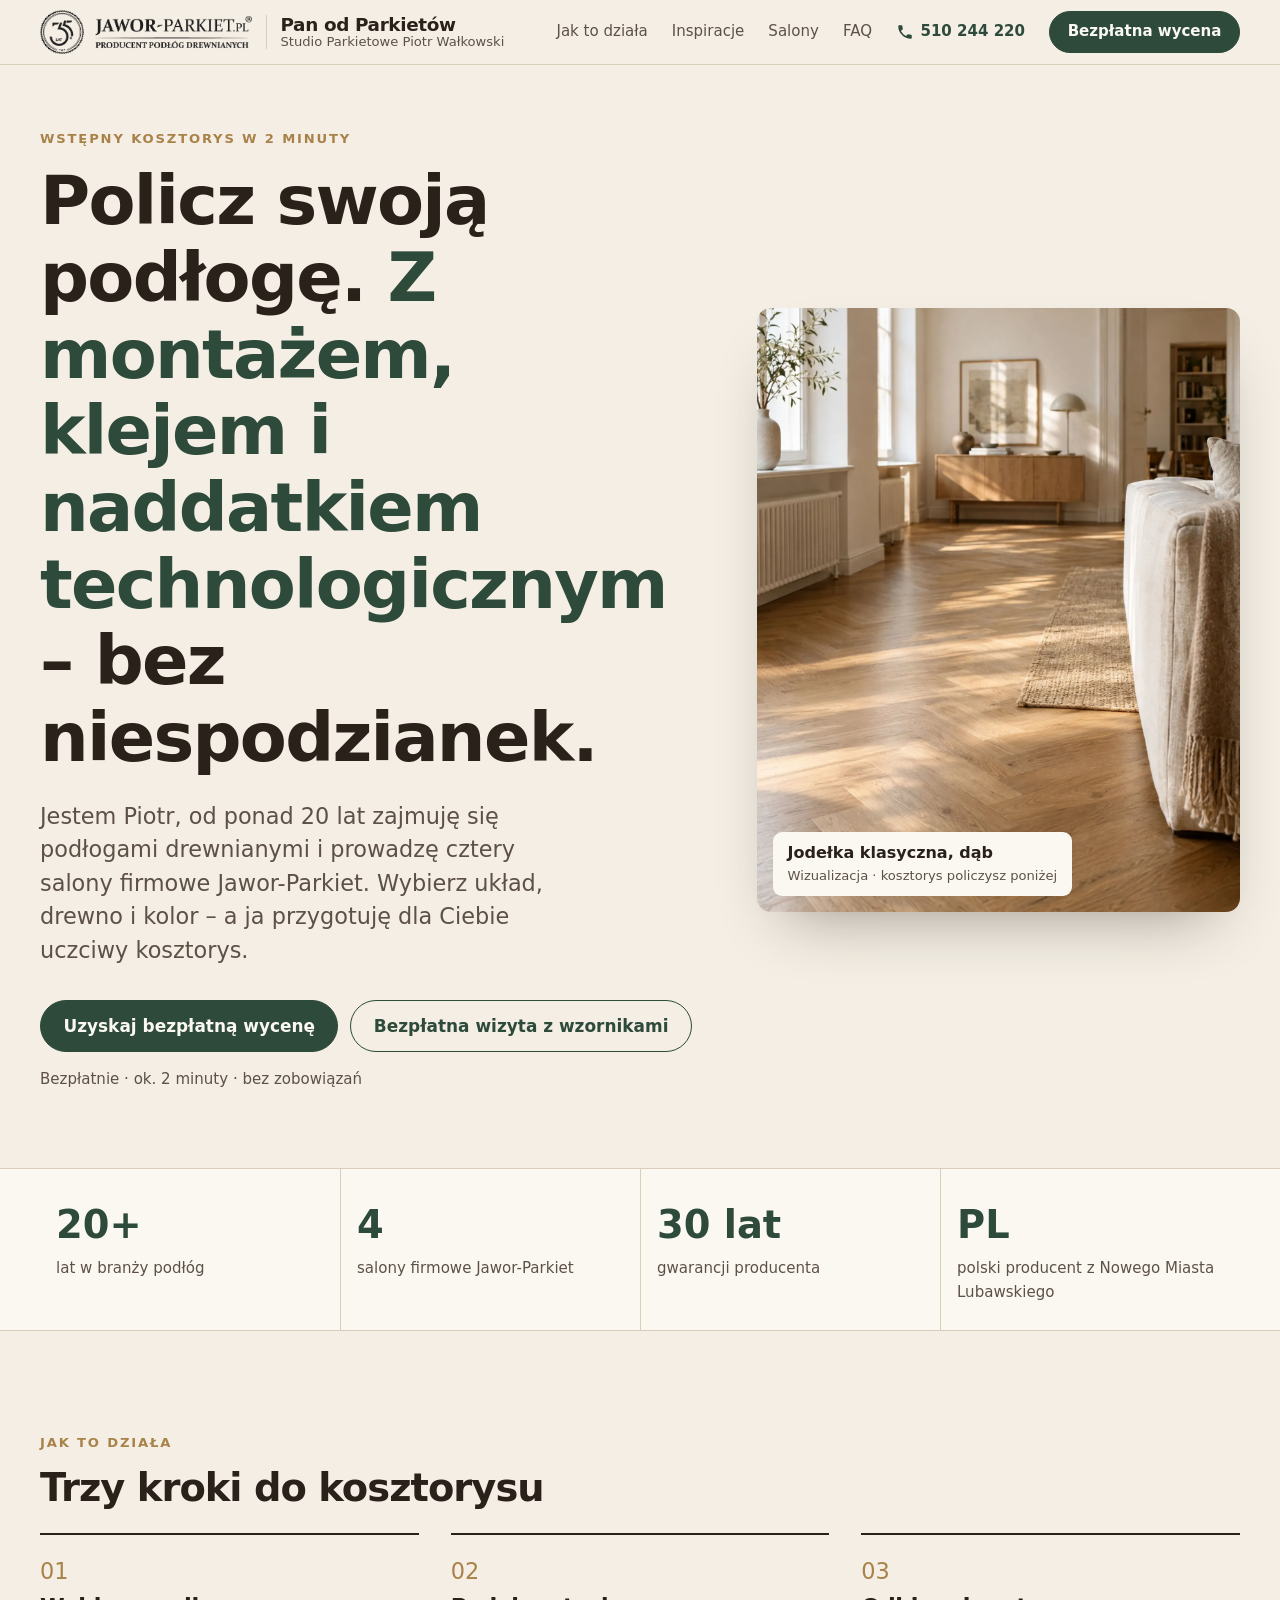
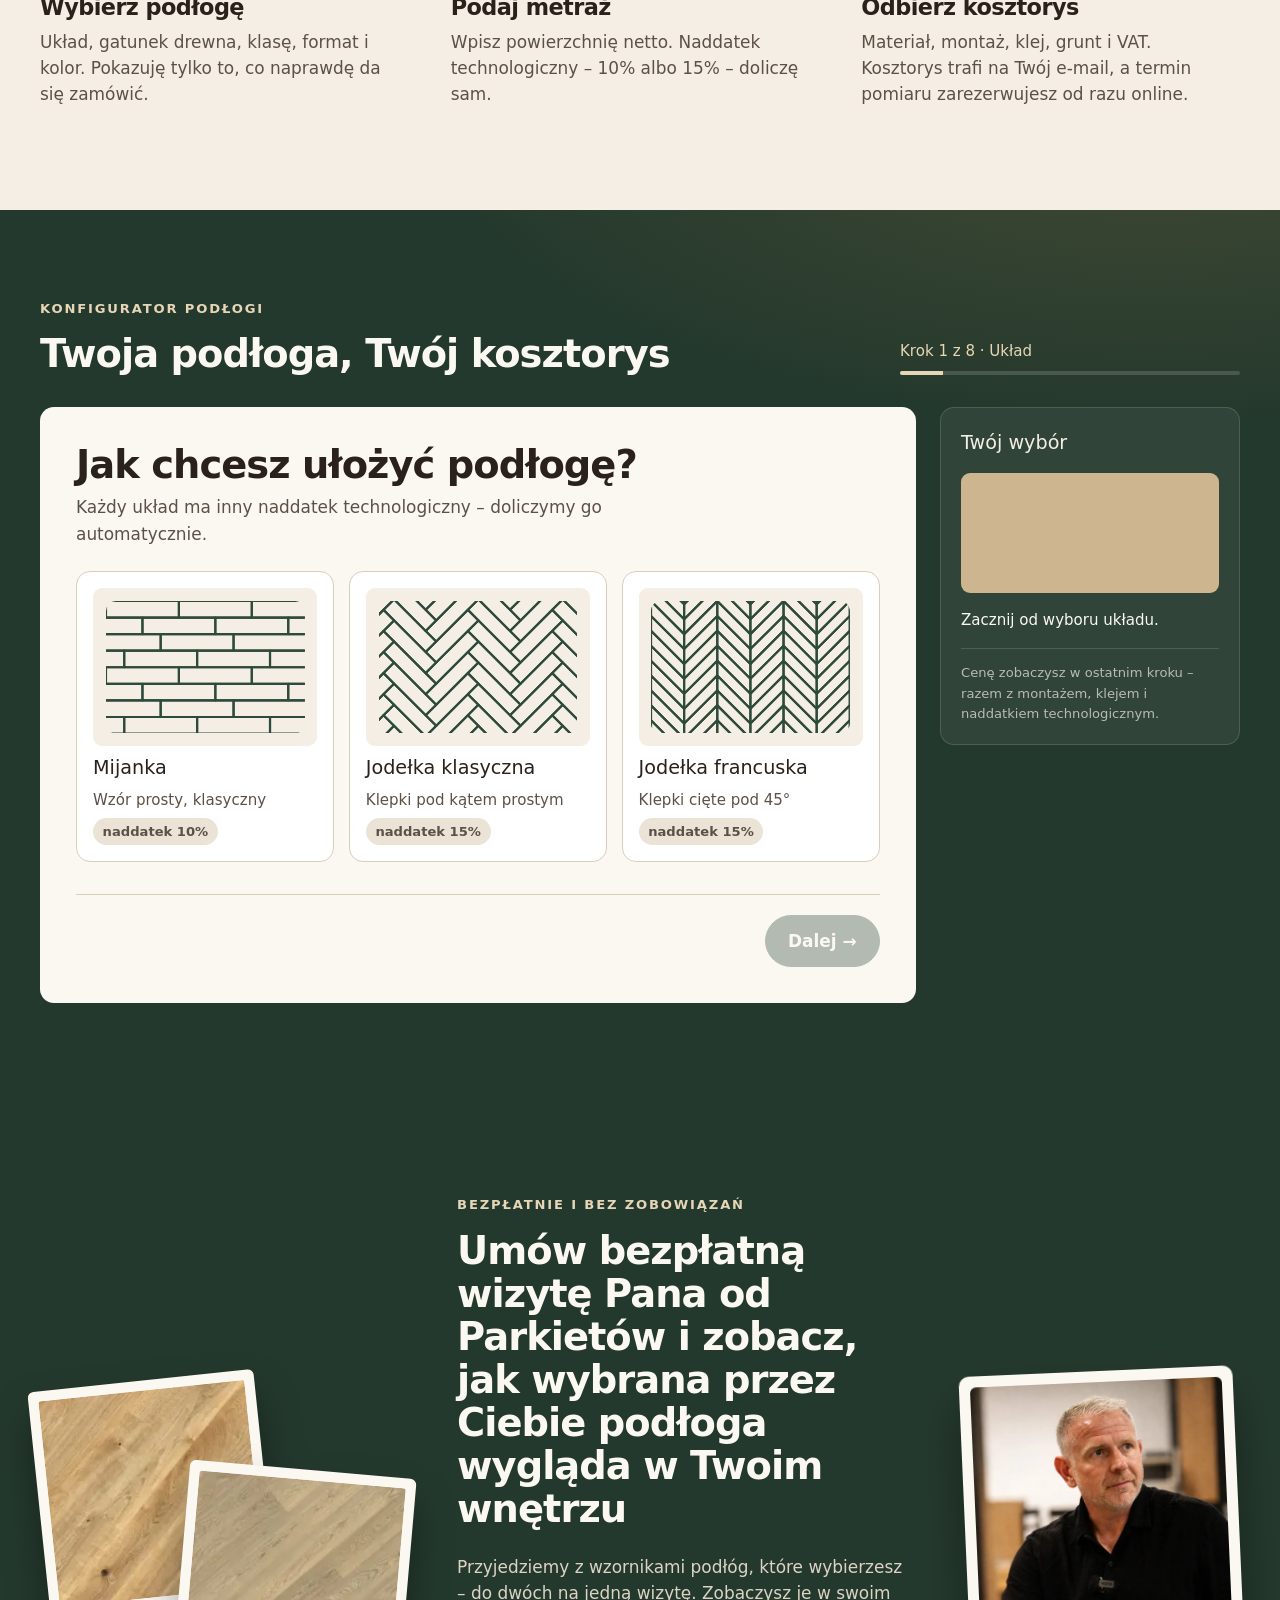
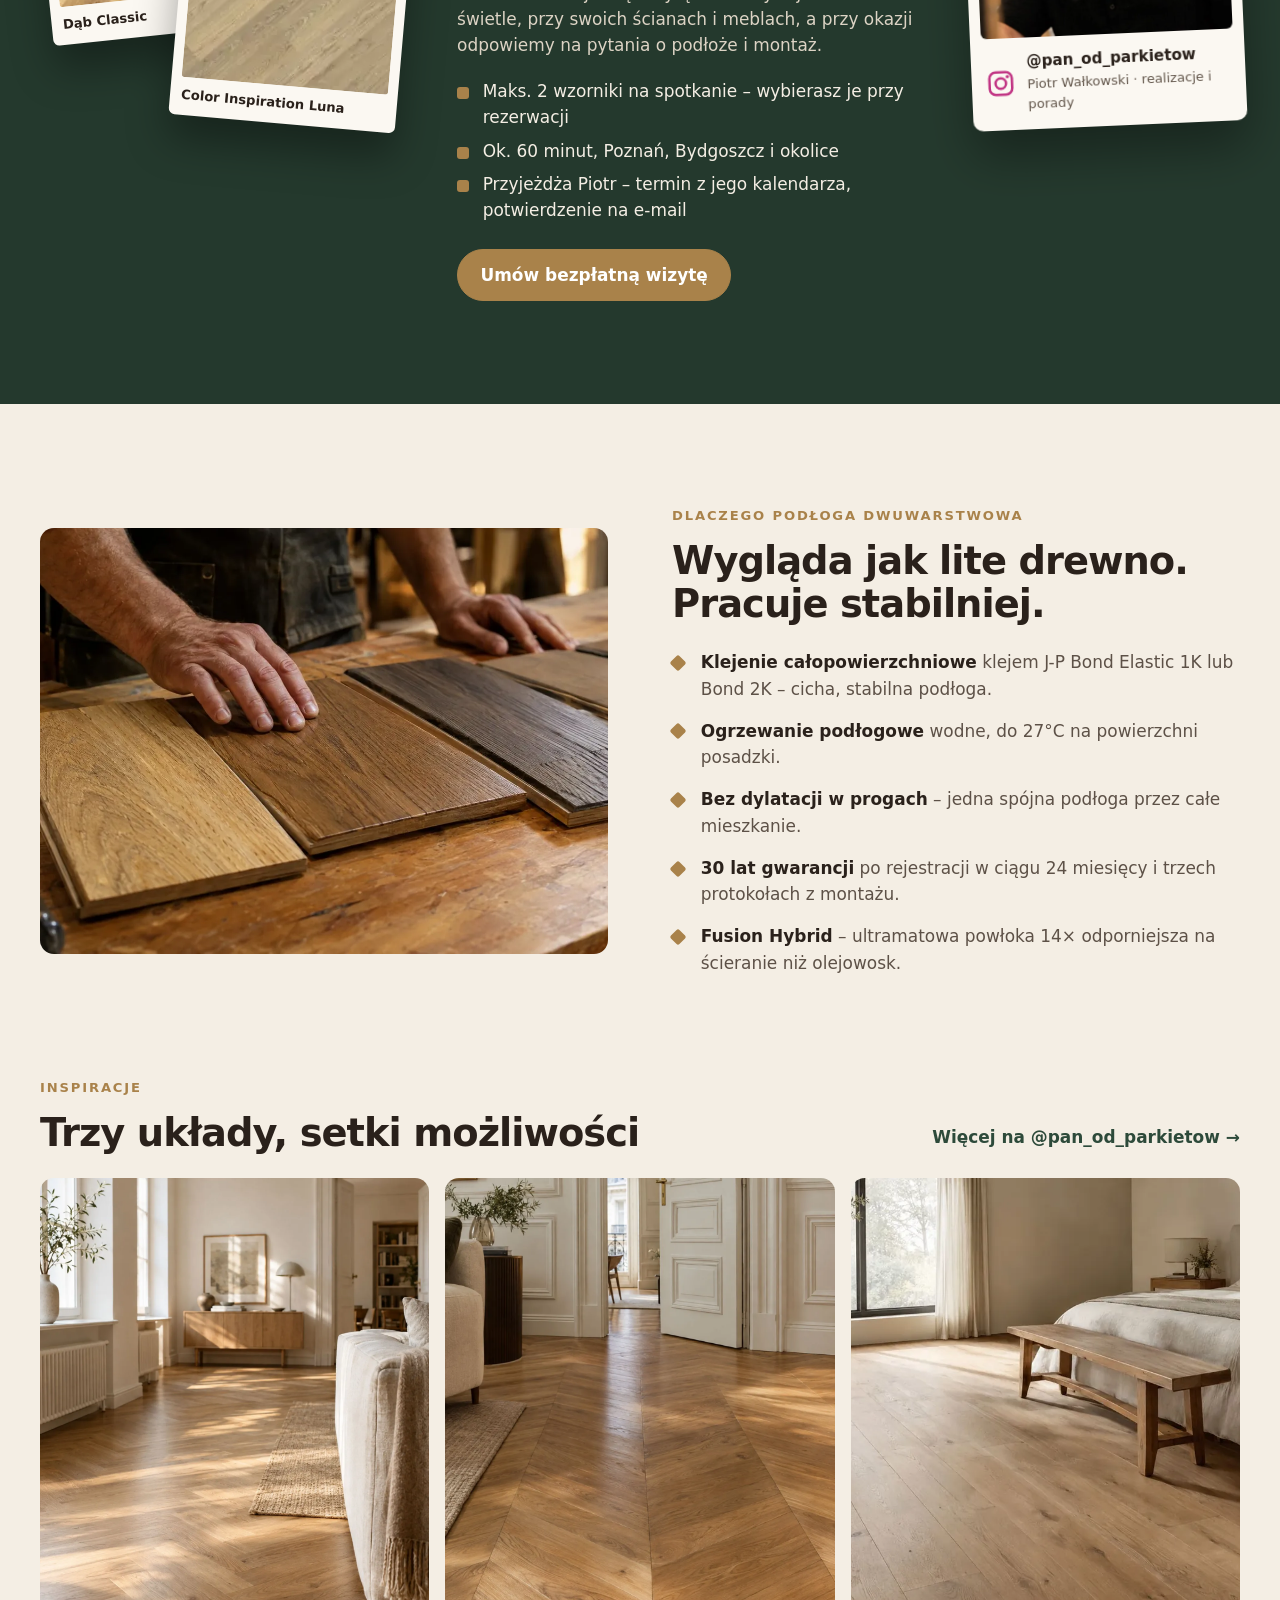
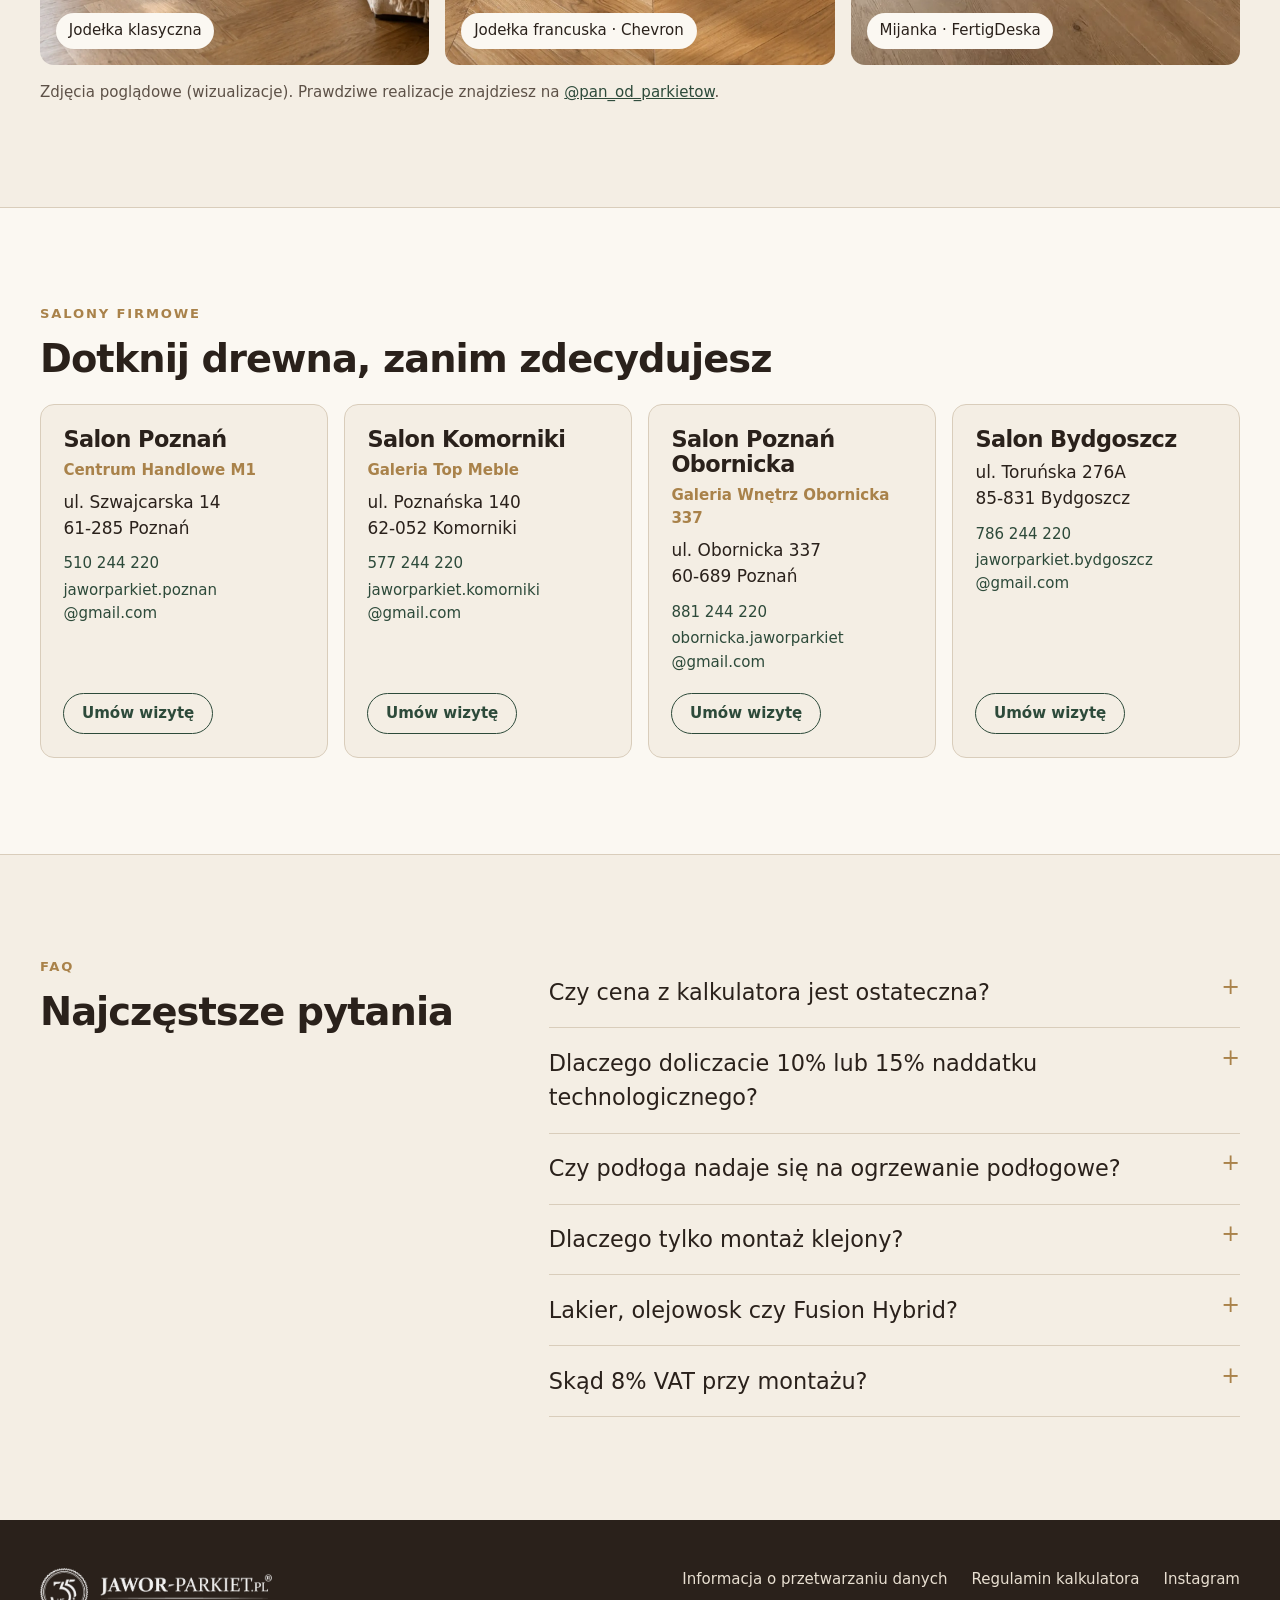
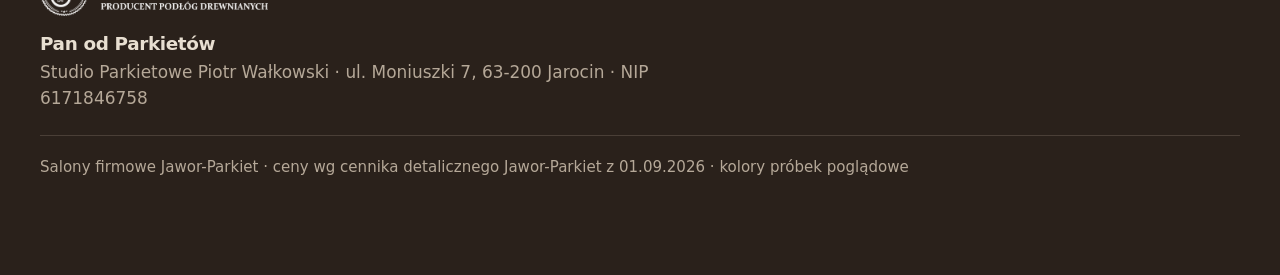
==== commit 9013fa6c: "Kosztorys: blok korzyści Jawor-Parkiet, CTA do salonu, nowy PDF (A4, tekst wektorowy), naddatek tech" ====
--- a/index.html
+++ b/index.html
@@ -3,9 +3,9 @@
 <head>
 <meta charset="utf-8">
 <meta name="viewport" content="width=device-width, initial-scale=1">
-<meta name="robots" content="noindex, nofollow"><!-- DEMO: usuń przed publikacją na docelowej domenie -->
+<meta name="robots" content="noindex, nofollow"><!-- DEMO: usuń przed publikacją produkcyjną -->
 <title>Pan od Parkietów – policz swoją podłogę</title>
-<meta name="description" content="Wstępny kosztorys podłogi drewnianej Jawor-Parkiet w 2 minuty. Materiał, montaż, klej, zapas i VAT.">
+<meta name="description" content="Wstępny kosztorys podłogi drewnianej Jawor-Parkiet w 2 minuty. Materiał, montaż, klej, naddatek technologiczny i VAT.">
 <meta name="theme-color" content="#24392d">
 <!-- SITE_URL: po publikacji podmień https://panodparkietow.pl na właściwą domenę (canonical, og:url, og:image, schema) -->
 <link rel="canonical" href="https://panodparkietow.pl/">
@@ -13,13 +13,13 @@
 <meta property="og:locale" content="pl_PL">
 <meta property="og:site_name" content="Pan od Parkietów">
 <meta property="og:title" content="Pan od Parkietów – policz swoją podłogę w 2 minuty">
-<meta property="og:description" content="Wstępny kosztorys podłogi drewnianej Jawor-Parkiet: materiał, montaż, klej, zapas i VAT. 4 salony – Poznań, Komorniki, Bydgoszcz.">
+<meta property="og:description" content="Wstępny kosztorys podłogi drewnianej Jawor-Parkiet: materiał, montaż, klej, naddatek technologiczny i VAT. 4 salony – Poznań, Komorniki, Bydgoszcz.">
 <meta property="og:url" content="https://panodparkietow.pl/">
 <meta property="og:image" content="https://panodparkietow.pl/img/og.jpg">
 <meta property="og:image:width" content="1200"><meta property="og:image:height" content="630">
 <meta name="twitter:card" content="summary_large_image">
 <link rel="preload" href="fonts/InterVariable.woff2" as="font" type="font/woff2" crossorigin>
-<link rel="stylesheet" href="style.css?v=20261122d">
+<link rel="stylesheet" href="style.css?v=20261122g">
 <script type="application/ld+json">
 {"@context":"https://schema.org","@graph":[
 {"@type":"Organization","@id":"https://panodparkietow.pl/#org","name":"Studio Parkietowe Piotr Wałkowski","alternateName":"Pan od Parkietów","url":"https://panodparkietow.pl/","logo":"https://panodparkietow.pl/img/og.jpg","vatID":"PL6171846758","founder":{"@type":"Person","name":"Piotr Wałkowski"},"sameAs":["https://www.instagram.com/pan_od_parkietow/"],"address":{"@type":"PostalAddress","streetAddress":"ul. Moniuszki 7","postalCode":"63-200","addressLocality":"Jarocin","addressCountry":"PL"}},
@@ -59,7 +59,7 @@
   <div class="wrap hero__grid">
     <div class="hero__copy">
       <p class="eyebrow">Wstępny kosztorys w 2 minuty</p>
-      <h1>Policz swoją podłogę. <em>Z montażem, klejem i zapasem</em> – bez niespodzianek.</h1>
+      <h1>Policz swoją podłogę. <em>Z montażem, klejem i naddatkiem technologicznym</em> – bez niespodzianek.</h1>
       <p class="lead">Jestem Piotr, od ponad 20 lat zajmuję się podłogami drewnianymi i prowadzę cztery salony firmowe Jawor-Parkiet. Wybierz układ, drewno i kolor – a ja przygotuję dla Ciebie uczciwy kosztorys.</p>
       <div class="hero__cta">
         <a href="#kalkulator" class="btn">Uzyskaj bezpłatną wycenę</a>
@@ -91,7 +91,7 @@
     <h2>Trzy kroki do kosztorysu</h2>
     <ol class="how__list">
       <li><span class="how__n">01</span><h3>Wybierz podłogę</h3><p>Układ, gatunek drewna, klasę, format i kolor. Pokazuję tylko to, co naprawdę da się zamówić.</p></li>
-      <li><span class="how__n">02</span><h3>Podaj metraż</h3><p>Wpisz powierzchnię netto. Zapas na docinki – 10% albo 15% – doliczę sam.</p></li>
+      <li><span class="how__n">02</span><h3>Podaj metraż</h3><p>Wpisz powierzchnię netto. Naddatek technologiczny – 10% albo 15% – doliczę sam.</p></li>
       <li><span class="how__n">03</span><h3>Odbierz kosztorys</h3><p>Materiał, montaż, klej, grunt i VAT. Kosztorys trafi na Twój e-mail, a termin pomiaru zarezerwujesz od razu online.</p></li>
     </ol>
   </div>
@@ -117,7 +117,7 @@
         <p class="summary__title">Twój wybór</p>
         <div class="summary__swatch" id="sumSwatch"></div>
         <dl id="sumList"></dl>
-        <p class="summary__note">Cenę zobaczysz w ostatnim kroku – razem z montażem, klejem i zapasem.</p>
+        <p class="summary__note">Cenę zobaczysz w ostatnim kroku – razem z montażem, klejem i naddatkiem technologicznym.</p>
       </aside>
     </div>
   </div>
@@ -200,7 +200,7 @@
     <div><p class="eyebrow">FAQ</p><h2>Najczęstsze pytania</h2></div>
     <div class="faq__list">
       <details><summary>Czy cena z kalkulatora jest ostateczna?</summary><p>To wstępny kosztorys. Ostateczną cenę potwierdzamy po pomiarze i sprawdzeniu podłoża (wilgotność CM, równość).</p></details>
-      <details><summary>Dlaczego doliczacie 10% lub 15% zapasu?</summary><p>To zapas na docinki. Przy mijance wystarcza 10%, przy jodełce klasycznej i francuskiej docinek jest więcej – dlatego 15%.</p></details>
+      <details><summary>Dlaczego doliczacie 10% lub 15% naddatku technologicznego?</summary><p>Naddatek technologiczny pokrywa docinki przy układaniu. Przy mijance wystarcza 10%, przy jodełce klasycznej i francuskiej docinek jest więcej – dlatego 15%.</p></details>
       <details><summary>Czy podłoga nadaje się na ogrzewanie podłogowe?</summary><p>Tak – na wodne ogrzewanie podłogowe, przy temperaturze powierzchni do 27°C. Przed montażem wymagany jest 30-dniowy cykl wygrzewania jastrychu.</p></details>
       <details><summary>Dlaczego tylko montaż klejony?</summary><p>Tego wymaga producent i warunki 30-letniej gwarancji. Klej całopowierzchniowy daje ciszę, stabilność i dobre przewodzenie ciepła.</p></details>
       <details><summary>Lakier, olejowosk czy Fusion Hybrid?</summary><p>Lakier UV (8 warstw) – najłatwiejszy w utrzymaniu. Olejowosk – naturalny dotyk, możliwa miejscowa renowacja. Fusion Hybrid – ultramatowy wygląd surowego drewna i 14× wyższa odporność na ścieranie niż olejowosk.</p></details>
@@ -259,8 +259,8 @@
   </form>
 </dialog>
 
-<script src="data.js?v=20261122d"></script>
-<script src="pricing.js?v=20261122d"></script>
-<script src="app.js?v=20261122d"></script>
+<script src="data.js?v=20261122g"></script>
+<script src="pricing.js?v=20261122g"></script>
+<script src="app.js?v=20261122g"></script>
 </body>
 </html>
--- a/style.css
+++ b/style.css
@@ -361,23 +361,23 @@
 @media (max-width:760px){.ig-card{max-width:320px}}
 
 /* PDF kosztorysu – osobny układ A4 (190 mm), renderowany poza ekranem */
-.pdfhost{position:fixed;left:-10000px;top:0;width:718px;background:#fff;z-index:-1}
+.pdfhost{position:absolute;left:0;top:0;width:718px;background:#fff;z-index:-1;pointer-events:none}
 .pdfdoc{width:718px;padding:0;background:#fff;color:#2a211b;font:13px/1.45 Inter,Arial,sans-serif}
 .pdfdoc__top{display:flex;justify-content:space-between;align-items:center;gap:20px;padding-bottom:14px;border-bottom:2px solid #2a211b}
 .pdfdoc__logo{height:58px;width:auto}
 .pdfdoc__firm{display:flex;flex-direction:column;text-align:right;font-size:11.5px;color:#5d5147;line-height:1.5}
 .pdfdoc__firm b{font-size:14px;color:#2a211b}
-.pdfdoc__head{display:flex;justify-content:space-between;align-items:flex-end;gap:16px;margin:18px 0 14px}
+.pdfdoc__head{display:flex;justify-content:space-between;align-items:flex-end;gap:16px;margin:14px 0 10px}
 .pdfdoc__eye{margin:0;font-size:10.5px;letter-spacing:.14em;text-transform:uppercase;color:#a9824a;font-weight:700}
 .pdfdoc__head h1{margin:4px 0 0;font-size:24px;line-height:1.15}
 .pdfdoc__meta{display:flex;flex-direction:column;text-align:right;font-size:11.5px;color:#5d5147;white-space:nowrap}
 .pdfdoc__meta b{color:#2a211b}
 .pdfdoc__spec{display:flex;gap:16px;align-items:center;background:#f6f1e8;border-radius:8px;padding:12px}
-.pdfdoc__spec img,.pdfdoc__spec i{width:112px;height:112px;object-fit:cover;border-radius:6px;flex:none;display:block}
+.pdfdoc__spec img,.pdfdoc__spec i{width:100px;height:100px;object-fit:cover;border-radius:6px;flex:none;display:block}
 .pdfdoc__spec dl{display:grid;grid-template-columns:auto 1fr;gap:3px 14px;margin:0;font-size:12.5px}
 .pdfdoc__spec dt{color:#5d5147}.pdfdoc__spec dd{margin:0;font-weight:600}
-.pdfdoc__t{width:100%;border-collapse:collapse;margin:14px 0 4px}
-.pdfdoc__t td{padding:8px 0;border-bottom:1px solid #e5dccd;vertical-align:top}
+.pdfdoc__t{width:100%;border-collapse:collapse;margin:10px 0 2px}
+.pdfdoc__t td{padding:5px 0;border-bottom:1px solid #e5dccd;vertical-align:top}
 .pdfdoc__t td:last-child{text-align:right;white-space:nowrap;font-weight:600;padding-left:16px}
 .pdfdoc__t small{display:block;color:#5d5147;font-size:11px;font-weight:400}
 .pdfdoc__t tr.sub td{font-weight:700}
@@ -391,3 +391,18 @@
 .pdfdoc__foot{margin-top:14px;padding-top:8px;border-top:1px solid #e5dccd;font-size:10px;color:#8a7f74;text-align:center}
 
 @media (max-width:600px){.brand__jp{height:32px}.brand{gap:.6rem}.brand__txt{padding-left:.6rem}.brand__sub{display:none}}
+/* język korzyści + CTA na kosztorysie */
+.quote__why{border:1px solid var(--line);border-radius:var(--r);padding:1rem 1.1rem;margin-top:1rem}
+.quote__whyh{font-weight:600;margin-bottom:.6rem}
+.quote__why ul{list-style:none;display:grid;grid-template-columns:repeat(auto-fit,minmax(220px,1fr));gap:.7rem 1.2rem}
+.quote__why li{display:flex;flex-direction:column;gap:.15rem;font-size:var(--t-sm);padding-left:1.1rem;position:relative}
+.quote__why li::before{content:"";position:absolute;left:0;top:.45em;width:.5rem;height:.5rem;border-radius:50%;background:#a9824a}
+.quote__why li span{color:var(--ink2);font-size:var(--t-xs)}
+.quote__next{background:#2d4a3a;color:#fff;border-radius:var(--r);padding:1rem 1.2rem;margin-top:1rem;font-size:var(--t-sm)}
+.quote__next p+p{margin-top:.35rem}.quote__next a{color:#fff;font-weight:600;white-space:nowrap}
+.pdfdoc__why{margin-top:10px;border:1px solid #e3d9ca;border-radius:8px;padding:9px 12px;font-size:10.5px}
+.pdfdoc__why>b{display:block;font-size:12.5px;margin-bottom:5px}
+.pdfdoc__why ul{list-style:none;margin:0;padding:0;display:grid;grid-template-columns:1fr 1fr;gap:4px 14px}
+.pdfdoc__why li{line-height:1.35;color:#5d5147}.pdfdoc__why li b{color:#2a211b}
+.pdfdoc__next{margin-top:10px;background:#2d4a3a;color:#fff;border-radius:8px;padding:9px 12px;font-size:11px}
+.pdfdoc__next>b{display:block;font-size:12.5px;margin-bottom:3px}.pdfdoc__next p{margin:0}
